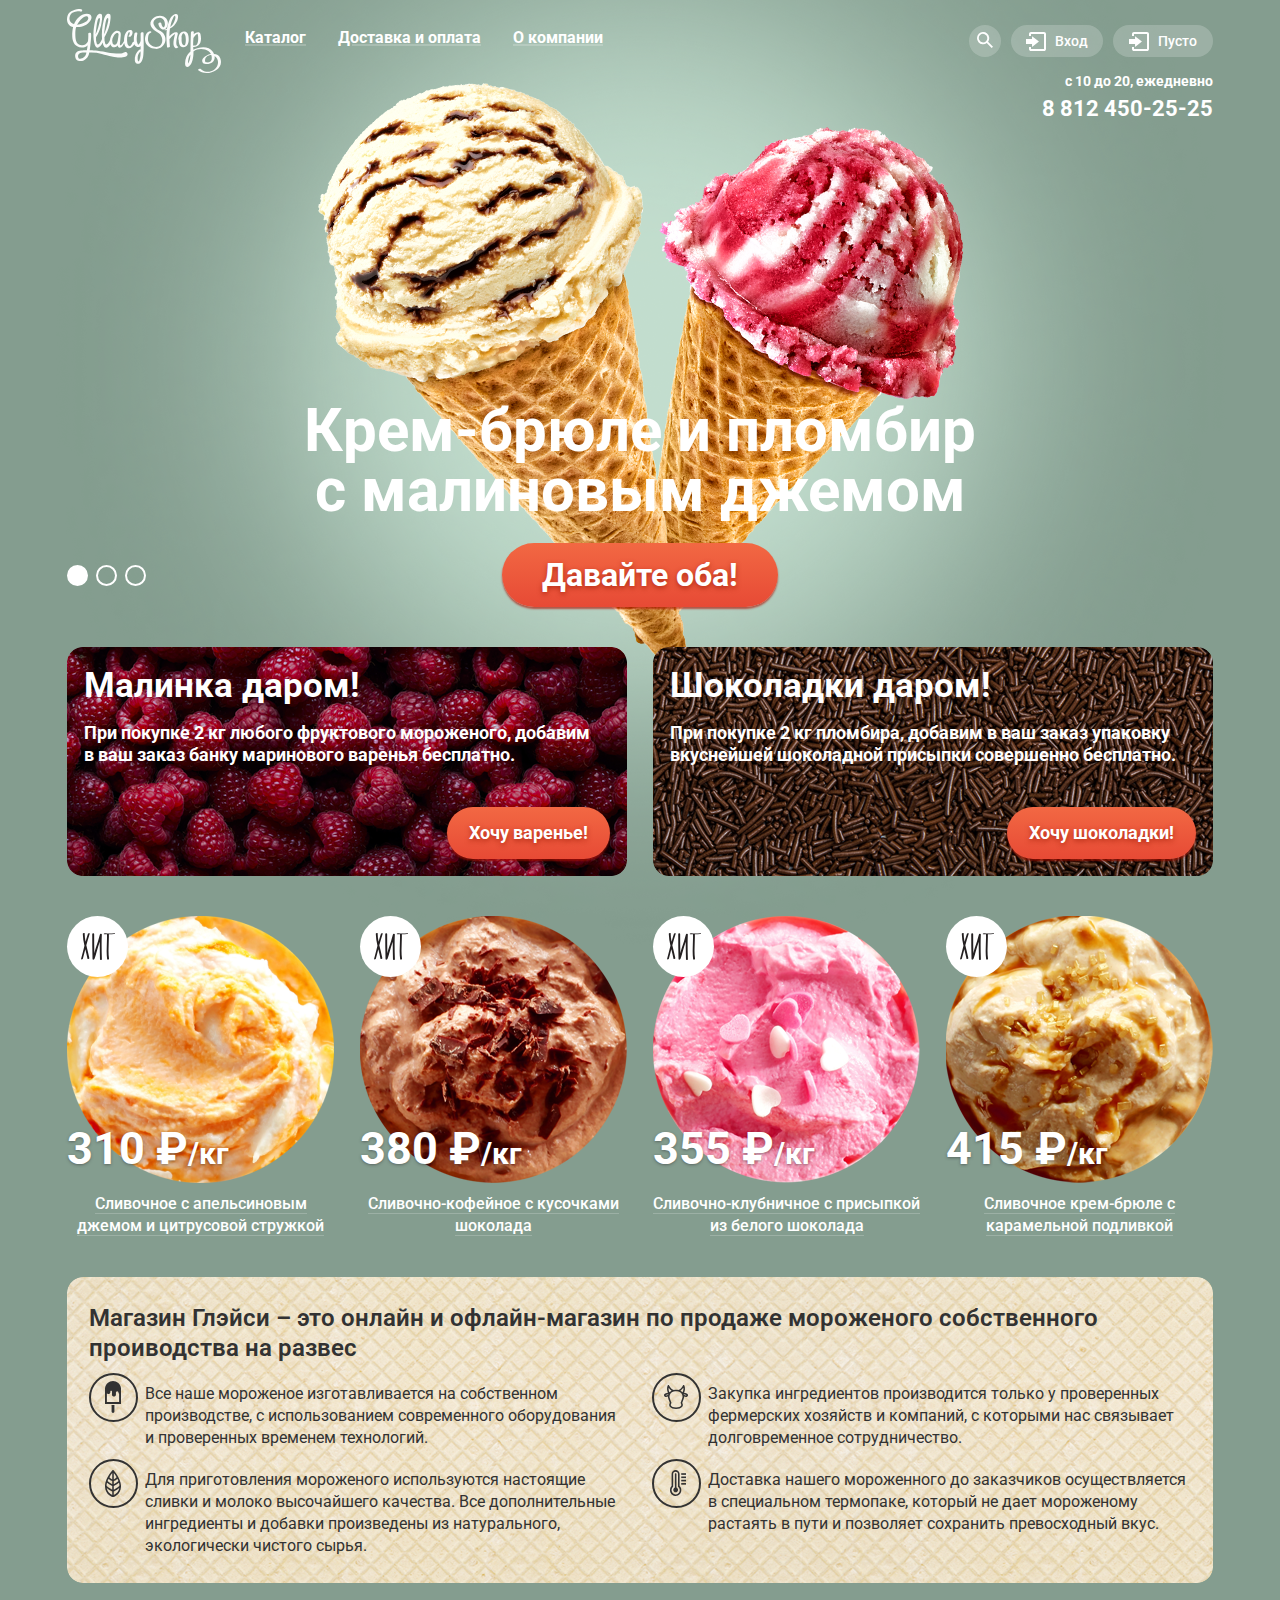
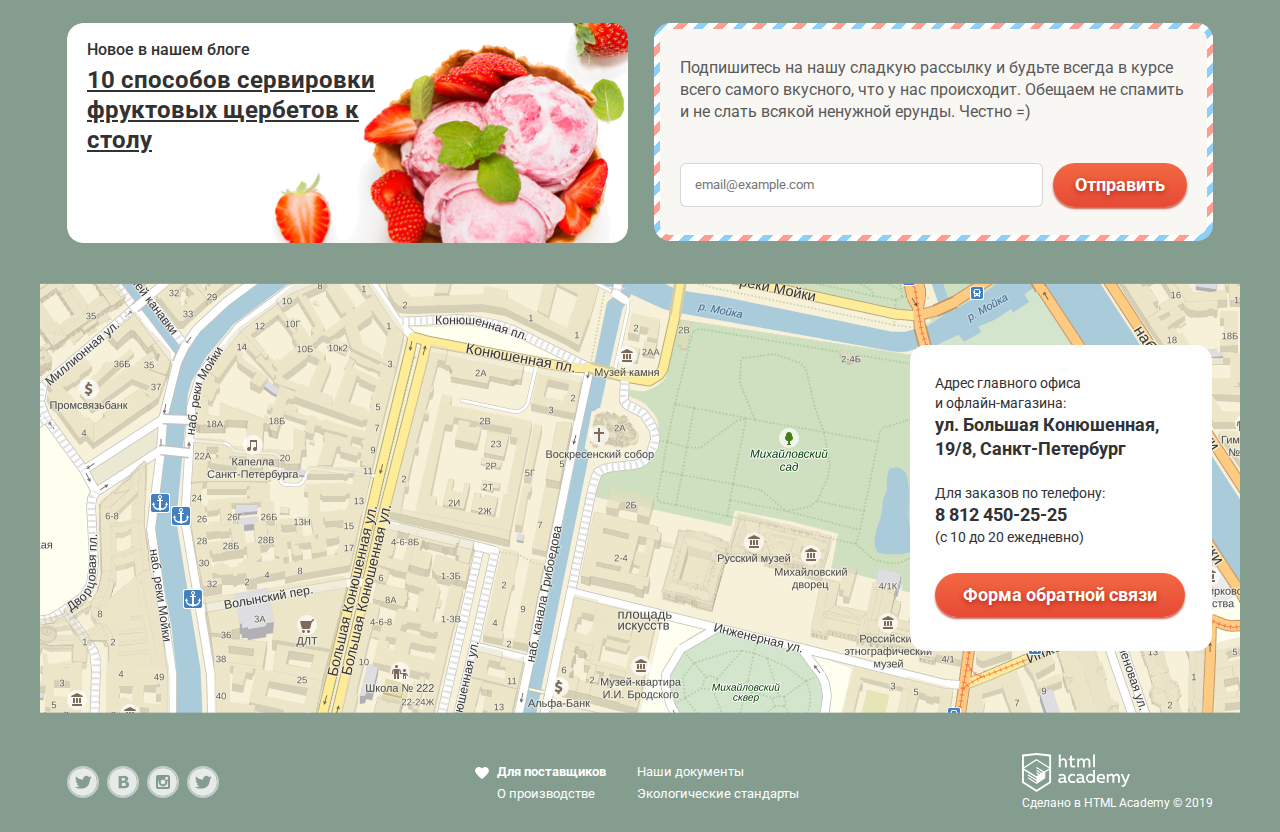
==== index.html @ 01f5f235 "Косметика. Убрал пробелы" ====
<!DOCTYPE html>
<html>
<head>
    <meta charset="utf-8">
    <meta name="viewport" content="width=device-width, initial-scale=1">
    <link href="https://fonts.googleapis.com/css2?family=Roboto:wght@400;700;900&amp;display=swap" rel="stylesheet">
    <link rel="stylesheet" type="text/css" href="./scss/style.css">
    <title>GllacyShop</title>
</head>
<body class="site__bg-1">
    <header class="container">
            <nav class="nav">
                <div class="nav__flex">
                    <div class="nav__flex-1"> 
                        <a class="nav__logo" href="ya.ru">
                            <img src="image/main/header/logo.svg" alt="логотип glacyshop" width="154" height="64">
                        </a>
                        <div class="menu">
                            <div class="menu__catalog">
                                <a href="" class="link">Каталог</a>
                                <div class="menu__submenu">
                                    <a href="" class="link__submenu">Новинки</a>
                                    <a href="" class="link__submenu">Сливочное</a>
                                    <a href="" class="link__submenu">Щербеты</a>
                                    <a href="" class="link__submenu">Фруктовый лед</a>
                                    <a href="" class="link__submenu">Мелорин</a>
                                </div>
                            </div>
                            <a href="" class="link">Доставка и оплата</a>
                            <a href="" class="link">О компании</a>
                        </div>
                    </div>
                    <div class="nav__flex-2">
                        <div class="nav__entrance">

                            <div class="nav__search item js-nav-item">
                                <a href='#'>
                                  <svg width='16' height='16' fill='none' xmlns='http://www.w3.org/2000/svg'>
                                    <path class="nav__svg" d='M16 14.665l-4.921-4.932a6.144 6.144 0 00-.994-8.273 6.113 6.113 0 00-8.307.352 6.141 6.141 0 00-.293 8.328 6.11 6.11 0 008.262.937L14.659 16 16 14.665zm-9.918-4.288a4.245 4.245 0 01-3.928-2.63 4.269 4.269 0 01.922-4.643 4.248 4.248 0 014.632-.923 4.253 4.253 0 012.624 3.936 4.274 4.274 0 01-1.247 3.01 4.256 4.256 0 01-3.003 1.25z' fill='#fff'/>
                                  </svg>
                                </a>
                                <form class="nav__search-form js-nav-dropdown" action="#" method="get">
                                    <input class="nav__search-input input" type="text" name="post" placeholder="Крем-брюле">
                                </form>
                            </div>


                            <div class="nav__entry item js-nav-item">
                                <a class="nav__main-link" href="">
                                    <svg width='20' height='19' viewBox='0 0 20 19' fill='none' xmlns='http://www.w3.org/2000/svg'> 
                                        <path class="nav__svg" d='M6.04 14.88L12.96 9.5L6.04 4.13V7.04H0V11.96H6.04V14.88Z' fill='white'/><path class="nav__svg" d='M18 0H5C4.46957 0 3.96086 0.210714 3.58579 0.585786C3.21071 0.960859 3 1.46957 3 2V4H5V2H18V17H5V15H3V17C3 17.5304 3.21071 18.0391 3.58579 18.4142C3.96086 18.7893 4.46957 19 5 19H18C18.5304 19 19.0391 18.7893 19.4142 18.4142C19.7893 18.0391 20 17.5304 20 17V2C20 1.46957 19.7893 0.960859 19.4142 0.585786C19.0391 0.210714 18.5304 0 18 0Z' fill='white'/>
                                    </svg>
                                    <span>Вход</span>
                                </a>
                                <form class="nav__entry-form js-nav-dropdown" action="#" method="get">
                                    <input class="nav__entry-input input" type="text" name="post" placeholder="email@example.com">
                                    <input class="nav__entry-input input" type="text" name="post" placeholder="......">
                                    <div class="nav__entry-flex">
                                        <button class="nav__entry-button button" type="submit">Войти</button>
                                        <div class="nav__entry-links">
                                            <a class="nav__entry-link" href="">Забыли пароль?</a>
                                            <span class="nav__entry-link js-nav_entry-link" href="">Новая регистрация</span>
                                        </div>
                                    </div>  
                                </form>
                            </div>

                            <div class="nav__basket item js-nav-item">
                                <a class="nav__main-link" href="">
                                    <svg width='20' height='19' viewBox='0 0 20 19' fill='none' xmlns='http://www.w3.org/2000/svg'>
                                        <path class="nav__svg" d='M6.04 14.88L12.96 9.5L6.04 4.13V7.04H0V11.96H6.04V14.88Z' fill='white' />
                                        <path class="nav__svg" d='M18 0H5C4.46957 0 3.96086 0.210714 3.58579 0.585786C3.21071 0.960859 3 1.46957 3 2V4H5V2H18V17H5V15H3V17C3 17.5304 3.21071 18.0391 3.58579 18.4142C3.96086 18.7893 4.46957 19 5 19H18C18.5304 19 19.0391 18.7893 19.4142 18.4142C19.7893 18.0391 20 17.5304 20 17V2C20 1.46957 19.7893 0.960859 19.4142 0.585786C19.0391 0.210714 18.5304 0 18 0Z' fill='white' />
                                    </svg>
                                    <span>Пусто</span>
                                </a>
                                <div class="nav__basket-container js-nav-dropdown">
                                    <form class="nav__basket-form" action="#" method="get">
                                        <div class="nav__basket-item">
                                            <object type="image/svg+xml" data="image/main/header/basket_form/X.svg"></object>
                                            <img src="image/main/header/basket_form/orange.png" alt="апельсиновое мороженое" width="33" height="33">
                                            <p>Пломбир с апельсиновым джемом</p>
                                            <p> 1,5 кг х <span>200 руб.</span></p>
                                            <p>300 руб.</p>
                                        </div>
                                        <div class="nav__basket-item">
                                            <object type="image/svg+xml" data="image/main/header/basket_form/X.svg"></object>
                                            <img src="image/main/header/basket_form/strawb.png" alt="клубничное мороженое" width="33" height="33">
                                            <p><br>Клубничный пломбир с присыпкой<br>из белого шоколада</p>
                                            <p> 1,5 кг х <span>300 руб.</span></p>
                                            <p>450 руб.</p>
                                        </div>
                                        <div class="nav__basket-flex">
                                            <div class="nav__basket-price">
                                                <p>Итого:</p>
                                                <p>&nbsp;750 руб.</p>
                                            </div>
                                            <button class="nav__basket-button button" type="submit">Оформить заказ</button>
                                        </div>  
                                    </form>
                                </div>
                            </div>

                            <div class="nav__feedback-container">
                                <form class="nav__feedback" action="#" method="get">
                                    <h2 class="nav__feedback-heading">Мы обязательно вам ответим!</h2>
                                    <input class="nav__feedback-input input" type="text" name="post" placeholder="Имя Фамилия">
                                    <input class="nav__feedback-input input" type="text" name="post" placeholder="email@example.com">
                                    <textarea class="nav__feedback-textarea input" type="text" name="post" placeholder="В свободной форме"></textarea>
                                    <div class="nav__feedback-flex">
                                        <button class="nav__feedback-button button" type="submit">Отправить</button>  
                                    </div> 
                                </form>
                            </div>

                        </div>
                    </div>
                </div>

                <div class="nav__contacts">
                    <div class="item-time">с 10 до 20, ежедневно</div>
                    <div class="item-tel">8 812 450-25-25</div>
                </div>
            </nav>
            <section class="performance">
                <div class="performance__controls hiden slide-current">
                    <h1 class="performance__heading">Крем-брюле и пломбир<br>с малиновым джемом</h1>
                    <button class="performance__button button">Давайте оба!</button>
                </div>
                <div class="performance__controls hiden">
                    <h1 class="performance__heading">Шоколадный пломбир<br>и лимонный сорбет</h1>
                    <button class="performance__button button">Давайте оба!</button>
                </div>
                <div class="performance__controls hiden">
                    <h1 class="performance__heading">Пломбир с помадкой<br>и клубничный щербет</h1>
                    <button class="performance__button button">Давайте оба!</button>
                </div>
                <div class="performance__slider">
                    <button class="performance__bullet current" type="button"></button>
                    <button class="performance__bullet transparent" type="button"></button>
                    <button class="performance__bullet transparent" type="button"></button>
                </div>
            </section>  
    </header>
    <main class="container">
        <section class="promo">
                <div class="promo__cards">
                    <div class="promo__card promo__card--left">
                        <h2 class="promo__title">Малинка даром!</h2>
                        <p class="promo__text">При покупке 2 кг любого фруктового мороженого, добавим<br>в ваш заказ банку маринового варенья бесплатно.</p>
                        <a href class="button">Хочу варенье!</a>
                    </div>
                    <div class="promo__card promo__card--right">
                        <h2 class="promo__title">Шоколадки даром!</h2>
                        <p class="promo__text">При покупке 2 кг пломбира, добавим в ваш заказ упаковку вкуснейшей шоколадной присыпки совершенно бесплатно.</p>
                        <a href class="button">Хочу шоколадки!</a>
                    </div>
                </div>
        </section>
        <section class="goods container">
            <div class="goods__items">
                <div class="goods__item">
                    <div class="goods__ice">
                        <div class="goods__hit">
                            <object type="image/svg+xml" data="image/main/main/goods/hit.svg"></object>
                        </div>
                        <img src="image/main/main/goods/ice_1.png" alt="ice-cream">
                        <p class="goods__cost">310 ₽<span>/кг</span></p>
                    </div>
                    <a href="" class="goods__name"><span>Сливочное с апельсиновым джемом и цитрусовой стружкой</span></a>
                    <a href class="goods__button button">Быстрый просмотр</a>
                </div>
                <div class="goods__item">
                    <div class="goods__ice">
                        <div class="goods__hit">
                            <object type="image/svg+xml" data="image/main/main/goods/hit.svg"></object>
                        </div>
                        <img src="image/main/main/goods/ice_2.png" alt="ice-cream">
                        <p class="goods__cost">380 ₽<span>/кг</span></p>
                    </div>
                    <a href="" class="goods__name"><span>Сливочно-кофейное с кусочками шоколада</span></a>
                    <a href class="goods__button button">Быстрый просмотр</a>
                </div>
                <div class="goods__item">
                    <div class="goods__ice">
                        <div class="goods__hit">
                            <object type="image/svg+xml" data="image/main/main/goods/hit.svg"></object>
                        </div>
                        <img src="image/main/main/goods/ice_3.png" alt="ice-cream">
                        <p class="goods__cost">355 ₽<span>/кг</span></p>
                    </div>
                    <a href="" class="goods__name"><span>Сливочно-клубничное с присыпкой из белого шоколада</span></a>
                    <a href class="goods__button button">Быстрый просмотр</a>
                </div>
                <div class="goods__item">
                    <div class="goods__ice">
                        <div class="goods__hit">
                            <object type="image/svg+xml" data="image/main/main/goods/hit.svg"></object>
                        </div>
                        <img src="image/main/main/goods/ice_4.png" alt="ice-cream">
                        <p class="goods__cost">415 ₽<span>/кг</span></p>
                    </div>
                    <a href="" class="goods__name"><span>Сливочное крем-брюле с карамельной подливкой</span></a>
                    <a href class="goods__button button">Быстрый просмотр</a>
                </div>
            </div>
        </section>
        <section class="about container">
            <div class="about__inner">
                <h2 class="about__title">Магазин Глэйси – это онлайн и офлайн-магазин по продаже мороженого собственного проиводства на развес</h2>
                <div class="about__items">
                    <div class="about__item">
                        <object class="about__logo" type="image/svg+xml" data="image/main/main/about/pic_1.svg"></object>
                        <p class="about__text">Все наше мороженое изготавливается на собственном производстве, с использованием современного оборудования<br>и проверенных временем технологий.</p>
                    </div>
                    <div class="about__item">
                        <object class="about__logo about__logo--move" type="image/svg+xml" data="image/main/main/about/pic_2.svg"></object>
                        <p class="about__text about__text--move">Закупка ингредиентов производится только у проверенных фермерских хозяйств и компаний, с которыми нас связывает долговременное сотрудничество.</p>
                    </div>
                    <div class="about__item">
                        <object class="about__logo" type="image/svg+xml" data="image/main/main/about/pic_3.svg"></object>
                        <p class="about__text">Для приготовления мороженого используются настоящие<br>сливки и молоко высочайшего качества. Все дополнительные ингредиенты и добавки произведены из н<!--  -->атурального, экологически чистого сырья.</p>
                    </div>
                    <div class="about__item">
                        <object class="about__logo about__logo--move" type="image/svg+xml" data="image/main/main/about/pic_4.svg"></object>
                        <p class="about__text about__text--move">Доставка нашего мороженного до заказчиков осуществляется<br>в специальном термопаке, который не дает мороженому<br>растаять в пути и позволяет сохранить превосходный вкус.
                        </p>
                    </div>
                </div>
            </div>
        </section>
        <section class="news container">
            <div class="news__cards">
                <div class="news__card-left">
                    <h3 class="news__title">Новое в нашем блоге</h3>
                    <a href="" class="news__text">10 способов сервировки<br>фруктовых щербетов к<br>столу</a>
                </div>
                <div class="news__card-right">
                    <div class="news__inner">
                        <p class="news__text">Подпишитесь на нашу сладкую рассылку и будьте всегда в курсе всего самого вкусного, что у нас происходит. Обещаем не спамить и не слать всякой ненужной ерунды. Честно =&#41</p>
                        <div class="news__subscribe">
                            <form class="news__form" action="#" method="get">
                                <input class="news__input" type="text" name="post" placeholder="email@example.com">
                                <button class="news__button button" type="submit">Отправить</button>
                            </form>
                        </div>
                    </div>
                </div>
            </div>
        </section>
        <section class="map">
            <div class="map__feedback">
                <p class="map__title">Адрес главного офиса<br>и офлайн-магазина:<br><span class="map__content">ул. Большая Конюшенная,<br>19/8, Санкт-Петербург</span></p>
                <p class="map__title">Для заказов по телефону:<br><a class="map__content" href="tel:+78124502525">8 812 450-25-25</a><br>(с 10 до 20 ежедневно)</p>
                <a href class="map__button button">Форма обратной связи</a>
            </div>
        </section>
    </main>
    <footer class="container">
        <section class="footer">
            <div class="footer__inner">
                <div class="footer__social">
                    <a class="footer__network" href="https:/facebook.com">
                        <svg class="footer__svg" width='32' height='32' viewBox='0 0 32 32' fill='none' xmlns='http://www.w3.org/2000/svg'><path d='M16 0C12.8355 0 9.74207 0.938384 7.11088 2.69649C4.4797 4.45459 2.42894 6.95345 1.21793 9.87706C0.0069325 12.8007 -0.309921 16.0177 0.307443 19.1214C0.924806 22.2251 2.44866 25.0761 4.6863 27.3137C6.92394 29.5513 9.77487 31.0752 12.8786 31.6926C15.9823 32.3099 19.1993 31.9931 22.1229 30.7821C25.0466 29.5711 27.5454 27.5203 29.3035 24.8891C31.0616 22.2579 32 19.1645 32 16C32 11.7565 30.3143 7.68687 27.3137 4.68629C24.3131 1.68571 20.2435 0 16 0ZM23.94 12.81C23.69 19.33 20.48 23.64 12.94 23.51H12.46C12.01 23.51 7.91001 23.07 7.11001 21.69C8.8989 21.9555 10.7228 21.5494 12.23 20.55C11.18 20.26 9.31001 20.09 8.98001 17.7C9.39279 17.8642 9.84415 17.9058 10.28 17.82C9.00001 17 7.53001 16.3 7.61001 14.17C8.02796 14.4893 8.54454 14.652 9.07001 14.63C8.30001 14.4 6.92001 11.39 8.07001 9.85C10.07 11.64 12.14 13.33 15.87 13.49C16.1 11.28 17.11 9.79 19.04 9.17C19.7375 8.93332 20.4908 8.91568 21.1986 9.11946C21.9065 9.32323 22.5351 9.73867 23 10.31C23.74 10.08 24.45 9.84 25.19 9.62C25.1758 9.95711 25.0846 10.2865 24.9234 10.5829C24.7622 10.8793 24.5353 11.1349 24.26 11.33C24.5167 11.3601 24.7768 11.3336 25.0221 11.2524C25.2674 11.1712 25.492 11.0372 25.68 10.86C25.5628 11.2985 25.3443 11.7034 25.0421 12.0421C24.7399 12.3808 24.3624 12.6438 23.94 12.81Z'fill='white' fill-opacity='0.8' />
                        </svg>
                    </a>
                    <a class="footer__network" href="https://vk.com/feed">
                        <svg class="footer__svg" width='32' height='32' viewBox='0 0 32 32' fill='none' xmlns='http://www.w3.org/2000/svg'><path d='M16.64 14.49C16.9652 14.4904 17.2875 14.4293 17.59 14.31C17.8645 14.2077 18.0922 14.0085 18.23 13.75C18.3343 13.4964 18.3854 13.2241 18.38 12.95C18.376 12.7057 18.3143 12.4659 18.2 12.25C18.0714 12.0066 17.8523 11.8235 17.59 11.74C17.2687 11.627 16.9306 11.5695 16.59 11.57H14.59V14.57H15.16C15.75 14.52 16.24 14.51 16.64 14.49Z'fill='white' fill-opacity='0.8' /><path d='M18.12 17.08C17.751 17.0101 17.3752 16.9832 17 17H14.61V20.5H17.06C17.4757 20.4953 17.8865 20.4104 18.27 20.25C18.591 20.1392 18.8632 19.9199 19.04 19.63C19.1865 19.3527 19.2621 19.0436 19.26 18.73C19.2753 18.3782 19.1848 18.0298 19 17.73C18.7922 17.4167 18.4806 17.1865 18.12 17.08Z' fill='white' fill-opacity='0.8' /><path d='M16 0C12.8355 0 9.74207 0.938384 7.11088 2.69649C4.4797 4.45459 2.42894 6.95345 1.21793 9.87706C0.0069325 12.8007 -0.309921 16.0177 0.307443 19.1214C0.924806 22.2251 2.44866 25.0761 4.6863 27.3137C6.92394 29.5513 9.77487 31.0752 12.8786 31.6926C15.9823 32.3099 19.1993 31.9931 22.1229 30.7821C25.0466 29.5711 27.5454 27.5203 29.3035 24.8891C31.0616 22.2579 32 19.1645 32 16C32 11.7565 30.3143 7.68687 27.3137 4.68629C24.3131 1.68571 20.2435 0 16 0ZM22.6 20.53C22.3376 21.056 21.9537 21.5119 21.48 21.86C20.9342 22.2714 20.3122 22.5705 19.65 22.74C18.8286 22.9383 17.9848 23.029 17.14 23.01H11V9H16.45C17.2781 8.9868 18.1063 9.02354 18.93 9.11C19.473 9.19401 19.9994 9.36273 20.49 9.61C20.9868 9.84615 21.4013 10.2258 21.68 10.7C21.9455 11.1728 22.0801 11.7079 22.07 12.25C22.0819 12.8916 21.8931 13.5209 21.53 14.05C21.1452 14.588 20.6142 15.0045 20 15.25V15.32C20.8272 15.4588 21.5898 15.8541 22.18 16.45C22.7295 17.0712 23.0163 17.8815 22.98 18.71C23.0043 19.3386 22.8738 19.9636 22.6 20.53Z' fill='white' fill-opacity='0.8' />
                        </svg>
                    </a>
                    <a class="footer__network" href="https://www.instagram.com">
                        <svg class="footer__svg" width='32' height='32' viewBox='0 0 32 32' fill='none' xmlns='http://www.w3.org/2000/svg'>
                        <g opacity='0.8'><path d='M20.92 16C20.92 17.3155 20.3974 18.5771 19.4673 19.5072C18.5371 20.4374 17.2755 20.96 15.96 20.96C14.6445 20.96 13.3829 20.4374 12.4528 19.5072C11.5226 18.5771 11 17.3155 11 16C11.001 15.6158 11.048 15.233 11.14 14.86H10.24V21.7H21.64V14.86H20.74C20.8406 15.2325 20.901 15.6147 20.92 16Z' fill='white' /><path d='M16 18.66C16.5252 18.656 17.0375 18.4967 17.4723 18.202C17.9071 17.9073 18.245 17.4905 18.4432 17.0042C18.6415 16.5178 18.6913 15.9836 18.5864 15.4689C18.4816 14.9542 18.2266 14.4821 17.8539 14.1121C17.4811 13.7421 17.0071 13.4908 16.4916 13.3897C15.9762 13.2887 15.4424 13.3425 14.9575 13.5445C14.4726 13.7464 14.0584 14.0873 13.7669 14.5243C13.4755 14.9613 13.32 15.4748 13.32 16C13.3213 16.3506 13.3917 16.6976 13.5271 17.021C13.6625 17.3444 13.8602 17.638 14.1091 17.8851C14.358 18.1321 14.653 18.3276 14.9775 18.4606C15.3019 18.5936 15.6494 18.6613 16 18.66Z' fill='white' /><path d='M21.68 10.3H18.64V13.34H21.68V10.3Z' fill='white' /><path d='M16 0C12.8355 0 9.74207 0.938384 7.11088 2.69649C4.4797 4.45459 2.42894 6.95345 1.21793 9.87706C0.0069325 12.8007 -0.309921 16.0177 0.307443 19.1214C0.924806 22.2251 2.44866 25.0761 4.6863 27.3137C6.92394 29.5513 9.77487 31.0752 12.8786 31.6926C15.9823 32.3099 19.1993 31.9931 22.1229 30.7821C25.0466 29.5711 27.5454 27.5203 29.3035 24.8891C31.0616 22.2579 32 19.1645 32 16C32 11.7565 30.3143 7.68687 27.3137 4.68629C24.3131 1.68571 20.2435 0 16 0ZM24 21.7C24.0027 22.0045 23.9444 22.3064 23.8285 22.588C23.7127 22.8696 23.5416 23.1251 23.3253 23.3395C23.1091 23.5539 22.8521 23.7228 22.5695 23.8362C22.2869 23.9497 21.9845 24.0054 21.68 24H10.28C9.97928 23.9987 9.68175 23.9382 9.40442 23.8219C9.12709 23.7056 8.87537 23.5358 8.66366 23.3222C8.45194 23.1086 8.28436 22.8554 8.17049 22.5771C8.05662 22.2988 7.99869 22.0007 8.00001 21.7V10.3C7.99869 9.99927 8.05662 9.70123 8.17049 9.42289C8.28436 9.14455 8.45194 8.89137 8.66366 8.67779C8.87537 8.46422 9.12709 8.29443 9.40442 8.17814C9.68175 8.06184 9.97928 8.00131 10.28 8H21.67C21.9749 7.99467 22.2778 8.0503 22.561 8.16362C22.8441 8.27694 23.1017 8.44568 23.3188 8.65992C23.5358 8.87416 23.7079 9.12959 23.8249 9.41123C23.9418 9.69287 24.0014 9.99504 24 10.3V21.7Z' fill='white' /></g>
                        </svg>
                    </a>
                    <a class="footer__network" href="https://twitter.com">
                        <svg class="footer__svg" width='32' height='32' viewBox='0 0 32 32' fill='none' xmlns='http://www.w3.org/2000/svg'><path d='M16 0C12.8355 0 9.74207 0.938384 7.11088 2.69649C4.4797 4.45459 2.42894 6.95345 1.21793 9.87706C0.0069325 12.8007 -0.309921 16.0177 0.307443 19.1214C0.924806 22.2251 2.44866 25.0761 4.6863 27.3137C6.92394 29.5513 9.77487 31.0752 12.8786 31.6926C15.9823 32.3099 19.1993 31.9931 22.1229 30.7821C25.0466 29.5711 27.5454 27.5203 29.3035 24.8891C31.0616 22.2579 32 19.1645 32 16C32 11.7565 30.3143 7.68687 27.3137 4.68629C24.3131 1.68571 20.2435 0 16 0ZM23.94 12.81C23.69 19.33 20.48 23.64 12.94 23.51H12.46C12.01 23.51 7.91001 23.07 7.11001 21.69C8.8989 21.9555 10.7228 21.5494 12.23 20.55C11.18 20.26 9.31001 20.09 8.98001 17.7C9.39279 17.8642 9.84415 17.9058 10.28 17.82C9.00001 17 7.53001 16.3 7.61001 14.17C8.02796 14.4893 8.54454 14.652 9.07001 14.63C8.30001 14.4 6.92001 11.39 8.07001 9.85C10.07 11.64 12.14 13.33 15.87 13.49C16.1 11.28 17.11 9.79 19.04 9.17C19.7375 8.93332 20.4908 8.91568 21.1986 9.11946C21.9065 9.32323 22.5351 9.73867 23 10.31C23.74 10.08 24.45 9.84 25.19 9.62C25.1758 9.95711 25.0846 10.2865 24.9234 10.5829C24.7622 10.8793 24.5353 11.1349 24.26 11.33C24.5167 11.3601 24.7768 11.3336 25.0221 11.2524C25.2674 11.1712 25.492 11.0372 25.68 10.86C25.5628 11.2985 25.3443 11.7034 25.0421 12.0421C24.7399 12.3808 24.3624 12.6438 23.94 12.81Z'fill='white' fill-opacity='0.8' />
                        </svg>
                    </a>
                </div>
                <div class="footer__links">
                    <a class="footer__link" href="">Для поставщиков</a>
                    <a class="footer__link" href="">Наши документы</a>
                    <a class="footer__link" href="">О производстве</a>
                    <a class="footer__link" href="">Экологические стандарты</a>
                </div>
                <div class="footer__copyright">
                    <a class="footer__logo" href=""><object type="image/svg+xml" data="image/main/footer/academy.svg"></object></a>
                    <p class="footer__author">Сделано в HTML Academy &copy; 2019</p>
                </div>
            </div>
        </section>
    </footer>
    <script src="script.js"></script>
</body>
</html>
---- scss/style.css ----
@charset "UTF-8";
* {
  padding: 0;
  margin: 0;
  border: 0;
}

*, *:before, *:after {
  -moz-box-sizing: border-box;
  -webkit-box-sizing: border-box;
  box-sizing: border-box;
}

:focus, :active {
  outline: none;
}

a:focus, a:active {
  outline: none;
}

nav, footer, header, aside {
  display: block;
}

html, body {
  height: 100%;
  width: 100%;
  font-size: 100%;
  line-height: 1;
  font-size: 14px;
  -ms-text-size-adjust: 100%;
  -moz-text-size-adjust: 100%;
  -webkit-text-size-adjust: 100%;
}

input, button, textarea {
  font-family: inherit;
}

input::-ms-clear {
  display: none;
}

button {
  cursor: pointer;
}

button::-moz-focus-inner {
  padding: 0;
  border: 0;
}

a, a:visited {
  text-decoration: none;
}

a:hover {
  text-decoration: none;
}

ul li {
  list-style: none;
}

img {
  vertical-align: top;
}

h1, h2, h3, h4, h5, h6 {
  font-size: inherit;
  font-weight: inherit;
}

/*--------------------*/
/* @extend %b; */
body {
  /* Прибиваю футер */
  display: flex;
  flex-direction: column;
  font-family: "Roboto", "Arial", sans-serif;
}
body img {
  max-width: 100%;
}

.button {
  display: inline-block;
  /* padding: 10px 14px; */
  text-align: center;
  /* текст */
  font-weight: bold;
  font-size: 18px;
  line-height: 24px;
  color: white;
  text-shadow: 0px 2px 5px rgba(160, 32, 11, 0.76);
  /* подложка */
  background: linear-gradient(180deg, #F26843 0%, #E74A35 100%);
  box-shadow: 0px 2px 2px rgba(172, 16, 0, 0.64);
  border-radius: 50px;
}
.button:hover {
  background: linear-gradient(0deg, rgba(255, 255, 255, 0.2), rgba(255, 255, 255, 0.2)), linear-gradient(180deg, #F26843 0%, #E74A35 100%);
  box-shadow: 0px 2px 2px #AC1000;
}
.button:active {
  background: linear-gradient(0deg, rgba(0, 0, 0, 0.07), rgba(0, 0, 0, 0.07)), linear-gradient(180deg, #F26843 0%, #E74A35 100%);
  box-shadow: inset 0px 2px 2px #942718;
}

.site__bg-1 {
  background: url(../image/main/header/ice.png) center top no-repeat;
  background-color: #849D8F;
  transition: background 0.25s ease;
}

.site__bg-2 {
  background: url(../image/main/header/ice_2.png) center top no-repeat;
  background-color: #8996A6;
  transition: background 0.25s ease;
}

.site__bg-3 {
  background: url(../image/main/header/ice_3.png) center top no-repeat;
  background-color: #9D8B84;
  transition: background 0.25s ease;
}

.site__bg-catalog {
  background-color: #849D8F;
}

.container {
  width: 1200px;
  margin: 0 auto 40px;
}

main {
  /* Прибиваю футер */
  flex: 1 1 auto;
}

.nav {
  padding: 9px 27px 0;
  /*_________________Скрытые формы_________________ */
  /* Search */
  /* _______________________________*/
  /* Entry */
  /* _______________________________*/
  /* Basket */
  /* _______________________________*/
  /* feedback */
}
.nav__flex {
  display: flex;
  justify-content: space-between;
}
.nav__flex-1 {
  display: flex;
  justify-content: center;
  align-items: center;
}
.nav__flex-2 {
  display: flex;
  flex-direction: column;
  justify-content: center;
}
.nav__logo {
  margin-right: 11px;
}
.nav__entrance {
  position: relative;
  display: flex;
}
.nav .item {
  display: flex;
  justify-content: center;
  align-items: center;
  /* Подложка */
  background: rgba(255, 255, 255, 0.2);
  border-radius: 20px;
  /* box-shadow: 0px 4px 4px rgba(0, 0, 0, 0.25); */
  margin-left: 10px;
  cursor: pointer;
  height: 32px;
}
.nav .item.active, .nav .item:hover {
  background: #F8F7F4;
}
.nav .item.active span, .nav .item:hover span {
  color: #000;
}
.nav .item.active .nav__svg, .nav .item:hover .nav__svg {
  fill: #000;
}
.nav__main-link {
  display: flex;
  align-items: center;
}
.nav__main-link span {
  font-weight: 500;
  font-size: 14px;
  line-height: 16px;
  color: #FFFFFF;
  padding-left: 9px;
}
.nav__search {
  width: 32px;
}
.nav__entry {
  width: 92px;
}
.nav__basket {
  width: 100px;
}
.nav__basket-container {
  display: none;
  position: relative;
  position: absolute;
  top: 36px;
  right: 0px;
  width: 539px;
  height: 242px;
  background: #F8F7F4;
  box-shadow: 0px 20px 20px rgba(0, 0, 0, 0.4);
  border-radius: 4px;
  z-index: 1;
}
.nav__feedback-container {
  display: none;
  position: fixed;
  top: 330px;
  right: calc(50% - 239px);
  width: 478px;
  height: 441px;
  background: #F8F7F4;
  box-shadow: 0px 20px 20px rgba(0, 0, 0, 0.4);
  border-radius: 4px;
  z-index: 2;
  padding: 23px;
}
.nav .input {
  background: #FFF;
  border: 1px solid #D3D3D2;
  border-radius: 4px;
  font-size: 14px;
  line-height: 16px;
  outline: 0;
  padding-left: 15px;
}
.nav .input:hover {
  box-shadow: 0 0 1px 2px #d7d7d7;
}
.nav__search-form {
  position: absolute;
  top: 36px;
  right: 212px;
  width: 341px;
  height: 84px;
  display: none;
  justify-content: center;
  align-items: center;
  background: #F8F7F4;
  box-shadow: 0px 20px 20px rgba(0, 0, 0, 0.4);
  border-radius: 4px;
  z-index: 1;
}
.nav__search-input {
  width: 311px;
  height: 44px;
}
.nav__entry-form {
  position: absolute;
  top: 36px;
  right: 110px;
  width: 277px;
  height: 214px;
  display: none;
  flex-direction: column;
  justify-content: space-evenly;
  align-items: center;
  background: #F8F7F4;
  box-shadow: 0px 20px 20px rgba(0, 0, 0, 0.4);
  border-radius: 4px;
  z-index: 1;
}
.nav__entry-input {
  /* Здесь тоже не нужна ширина? */
  width: 241px;
  height: 44px;
}
.nav__entry-flex {
  width: 241px;
  display: flex;
  justify-content: space-between;
}
.nav__entry-links {
  display: flex;
  flex-direction: column;
  justify-content: space-around;
}
.nav__entry-link {
  font-size: 13px;
  line-height: 15px;
  color: #323232;
  text-decoration: underline 1.5px solid rgba(255, 255, 255, 0.2);
}
.nav__entry-link:hover {
  color: #FFBC9E;
}
.nav__entry-button {
  line-height: 16px;
  padding: 14px 26px;
}
.nav__basket-form {
  width: 100%;
  height: 100%;
  display: flex;
  flex-direction: column;
  align-items: center;
}
.nav__basket-item {
  display: flex;
  height: 55%;
  align-items: center;
  font-size: 13px;
  line-height: 16px;
}
.nav__basket-item *:nth-child(1) {
  margin-right: 9px;
}
.nav__basket-item *:nth-child(2) {
  margin-right: 14px;
}
.nav__basket-item *:nth-child(3) {
  margin-right: 33px;
}
.nav__basket-item *:nth-child(4) {
  margin-right: 12px;
}
.nav__basket-item span {
  color: #D3D3D2;
}
.nav__basket-flex {
  width: 100%;
  height: 100%;
  display: flex;
  flex-direction: column;
  align-items: flex-end;
  justify-content: space-evenly;
  padding-right: 14px;
  /* Разделитель */
}
.nav__basket-flex:after {
  position: absolute;
  top: 130px;
  left: 14px;
  content: "";
  display: inline-block;
  width: 510px;
  height: 1px;
  background-color: #CACAC7;
}
.nav__basket-price {
  display: flex;
}
.nav__basket-price p {
  font-weight: bold;
  font-size: 15px;
  line-height: 16px;
  color: #323232;
}
.nav__basket-button {
  width: 172px;
  height: 44px;
  font-weight: bold;
  font-size: 18px;
  line-height: 16px;
  color: #FFFFFF;
}
.nav__contacts {
  display: flex;
  flex-direction: column;
  align-items: flex-end;
}
.nav__contacts .item-time {
  font-weight: bold;
  font-size: 14px;
  line-height: 16px;
  /* identical to box height, or 114% */
  color: #FFFFFF;
}
.nav__contacts .item-tel {
  font-weight: bold;
  font-size: 22px;
  line-height: 24px;
  /* identical to box height, or 109% */
  color: #FFFFFF;
  margin-top: 8px;
}
.nav__feedback {
  display: flex;
  flex-direction: column;
}
.nav__feedback-heading {
  font-weight: 600;
  font-size: 24px;
  line-height: 28px;
  color: #323232;
  margin-bottom: 24px;
}
.nav__feedback-input {
  width: 267px;
  height: 44px;
  margin-bottom: 20px;
}
.nav__feedback-textarea {
  width: 428px;
  height: 154px;
  margin-bottom: 20px;
  padding: 15px;
}
.nav__feedback-flex {
  display: flex;
  justify-content: flex-end;
}
.nav__feedback-button {
  width: 140px;
  height: 44px;
}

.menu {
  position: relative;
  display: flex;
}
.menu__catalog:hover .link {
  color: #323232;
  background: #FFFFFF;
  border-radius: 26px;
}
.menu__catalog:hover .menu__submenu {
  display: block;
}
.menu .link {
  display: inline-block;
  vertical-align: baseline;
  font-weight: bold;
  font-size: 16px;
  line-height: 18px;
  color: #FFFFFF;
  text-decoration: underline 1.5px solid rgba(255, 255, 255, 0.2);
  padding: 6px 13px;
  margin-right: 6px;
  margin-bottom: 6px;
}
.menu .link:hover {
  color: #323232;
  background: #FFFFFF;
  border-radius: 26px;
}
.menu__submenu {
  display: none;
  width: 143px;
  position: absolute;
  left: -4px;
  top: 34px;
  background: #FFFFFF;
  box-shadow: 0px 20px 20px rgba(0, 0, 0, 0.4);
  border-radius: 4px;
  /* padding: 0 20px; */
}
.menu .link__submenu {
  display: flex;
  align-items: center;
  height: 27px;
  font-size: 14px;
  line-height: 16px;
  color: #323232;
  margin-top: 4.5px;
  /* padding-top: 16px;*/
  padding-left: 20px;
}
.menu .link__submenu:first-child {
  font-weight: bold;
  line-height: 18px;
  margin: 6px 0 6px 0;
  /* Разделитель */
}
.menu .link__submenu:first-child:after {
  content: "";
  position: absolute;
  top: 35px;
  left: 7px;
  display: inline-block;
  width: 128px;
  height: 1px;
  background-color: rgba(50, 50, 50, 0.2);
}
.menu .link__submenu:last-child {
  margin-bottom: 6px;
}
.menu .link__submenu:hover {
  background-color: #FBDED7;
}
.menu .link__submenu:active {
  background-color: #F6B5A5;
}

.performance {
  position: relative;
  padding: 0 27px;
  margin: 280px auto 0;
}
.performance__controls {
  display: flex;
  flex-direction: column;
  align-items: center;
  margin-top: 22px;
}
.performance__heading {
  font-weight: bold;
  font-size: 60px;
  line-height: 60px;
  /* or 100% */
  text-align: center;
  color: #FFFFFF;
}
.performance__button {
  font-size: 32px;
  line-height: 44px;
  /* identical to box height, or 137% */
  color: #FFFFFF;
  padding: 10px 40px;
  margin-top: 22px;
}
.performance .performance__controls.hiden {
  display: none;
}
.performance .performance__controls.slide-current {
  display: flex;
}
.performance__slider {
  position: absolute;
  top: 164px;
}
.performance__bullet {
  width: 21px;
  height: 21px;
  border: 2px solid #FFFFFF;
  border-radius: 50%;
  background-color: transparent;
  margin-right: 5px;
}
.performance__bullet:last-child {
  margin-right: 0;
}
.performance .current {
  background: #FFF;
}

.promo {
  padding: 0 27px;
  margin-bottom: 40px;
}
.promo__cards {
  display: flex;
  justify-content: space-between;
}
.promo__card {
  display: flex;
  flex-direction: column;
  width: 560px;
  height: 229px;
  padding: 18px 17px;
}
.promo__title {
  font-weight: bold;
  font-size: 35px;
  line-height: 41px;
  /* identical to box height, or 117% */
  color: #FFFFFF;
}
.promo__text {
  font-weight: bold;
  font-size: 18px;
  line-height: 22px;
  /* or 122% */
  color: #FFFFFF;
  margin-top: 16px;
}
.promo .button {
  align-self: flex-end;
  border-radius: 26px;
  padding: 14px 22px;
  margin-top: 41px;
}

.promo__card--left {
  background: url(../image/main/main/promo/crimson_bg.png);
}

.promo__card--right {
  background: url(../image/main/main/promo/chocolate_bg.png);
}

.goods {
  padding: 0 27px;
  margin-bottom: 0;
  /* Подложка */
  /* Подложка Конец */
}
.goods__items {
  height: 100%;
  position: relative;
  display: flex;
  justify-content: space-between;
  flex-wrap: wrap;
}
.goods__item {
  position: relative;
  display: flex;
  flex-direction: column;
  justify-content: space-between;
  align-items: center;
  width: 267px;
  margin-bottom: 40px;
}
.goods__item:hover::after {
  content: "";
  position: absolute;
  width: 293px;
  height: 402px;
  top: -6px;
  background-color: #fff;
  box-shadow: 0px 20px 20px rgba(0, 0, 0, 0.5);
  border-radius: 4px;
  opacity: 0.2;
  z-index: 0;
}
.goods__button {
  display: none;
  position: absolute;
  top: 330px;
  z-index: 1;
  width: 200px;
  height: 44px;
  border-radius: 26px;
  padding: 10px 16px;
}
.goods__item:hover .goods__button {
  display: block;
}
.goods__ice {
  position: relative;
  z-index: 1;
}
.goods__hit {
  display: flex;
  justify-content: center;
  align-items: center;
  position: absolute;
  width: 61px;
  height: 61px;
  border-radius: 50%;
  background-color: #fff;
}
.goods__cost {
  position: absolute;
  top: 210px;
  font-weight: bold;
  font-size: 45px;
  line-height: 45px;
  /* or 100% */
  color: #FFFFFF;
  text-shadow: 0px 1px 3px rgba(49, 50, 53, 0.5);
}
.goods__cost span {
  font-weight: bold;
  font-size: 30px;
  line-height: 35px;
  /* or 117% */
  color: #FFFFFF;
  text-shadow: 0px 1px 3px rgba(49, 50, 53, 0.5);
}
.goods__name {
  font-weight: 500;
  font-size: 16px;
  line-height: 22px;
  /* or 137% */
  text-align: center;
  color: #FFFFFF;
  margin-top: 10px;
  z-index: 1;
}
.goods__name span {
  border-bottom: 1px solid rgba(255, 255, 255, 0.2);
}
.goods .line-1 {
  z-index: 2;
}
.goods .line-2 {
  z-index: 1;
}
.goods .line-3 {
  z-index: 0;
}

.about {
  padding: 0 27px;
}
.about__inner {
  height: 100%;
  width: 100%;
  background: url(../image/main/main/about/bg.png) no-repeat;
  border-radius: 16px;
  padding: 26px 22px;
}
.about__title {
  font-weight: 600;
  font-size: 24px;
  line-height: 30px;
  /* or 125% */
  color: #323232;
  /* padding: 24px 22px 0; */
}
.about__items {
  display: grid;
  grid-template-columns: 1fr 1fr;
}
.about__item {
  position: relative;
}
.about__logo {
  position: absolute;
  top: 10px;
  left: 0px;
}
.about__logo--move {
  left: 12px;
}
.about__text {
  font-size: 16px;
  line-height: 22px;
  /* or 137% */
  color: #323232;
  padding: 20px 0 0 56px;
}
.about__text--move {
  padding-left: 68px;
}

.news {
  padding: 0 27px;
}
.news__cards {
  display: flex;
  justify-content: space-between;
  margin: 0 -13px;
}
.news__card-left {
  background: url(../image/main/main/news/strawb_bg.png) 0 0/contain no-repeat;
  flex-basis: 50%;
  margin: 0 13px;
  min-height: 220px;
  padding: 16px 20px;
  background-size: cover;
  border-radius: 16px;
}
.news__card-left .news__title {
  font-weight: 500;
  font-size: 16px;
  line-height: 22px;
  /* or 137% */
  color: #323232;
}
.news__card-left .news__text {
  display: inline-block;
  font-weight: bold;
  font-size: 24px;
  line-height: 30px;
  /* or 125% */
  color: #323232;
  text-decoration: underline;
  margin-top: 4px;
}
.news__card-left .news__text:hover {
  color: #E84D37;
}
.news__card-right {
  flex-basis: 50%;
  margin: 0 13px;
  min-height: 220px;
  z-index: 1;
}
.news__card-right .news__inner {
  background-color: #f8f7f4;
  padding: 28px 20px;
  position: relative;
  border-radius: 16px;
  border: 6px solid transparent;
  background-clip: padding-box;
}
.news__card-right .news__inner:before {
  content: "";
  position: absolute;
  top: -6px;
  bottom: -6px;
  left: -6px;
  right: -6px;
  background: repeating-linear-gradient(-45deg, #fff 0 7px, #8ecefb 7px 14px, #fff 14px 21px, #ff9d93 21px 28px);
  border-radius: 16px;
  z-index: -1;
}
.news__card-right .news__text {
  font-weight: normal;
  font-size: 16px;
  line-height: 22px;
  /* or 137% */
  color: #5A5A5A;
}

/* форма */
.news__form {
  display: flex;
  margin-top: 40px;
}
.news__input {
  line-height: 42px;
  background: #fff;
  border: 1px solid rgba(178, 178, 178, 0.52);
  border-radius: 6px;
  padding: 0 14px;
  flex-grow: 1;
  margin-right: 10px;
}
.news__input:hover {
  outline: 2px solid rgba(178, 178, 178, 0.52);
}
.news__button {
  padding: 0 22px;
}

.map {
  position: relative;
  width: 1200px;
  height: 430px;
  background: url(../image/main/main/map/map.png) 0 0/contain no-repeat;
  margin: 0 auto;
}
.map__feedback {
  position: absolute;
  top: 62px;
  left: 870px;
  width: 302px;
  height: 306px;
  background: #FEFEFE;
  border-radius: 16px;
  padding-left: 25px;
  padding-top: 32px;
}
.map__title {
  font-weight: normal;
  font-size: 14px;
  line-height: 20px;
  /* or 143% */
  color: #323232;
  margin-top: -4px;
  margin-bottom: 26px;
}
.map__content {
  font-weight: bold;
  font-size: 18px;
  line-height: 24px;
  /* or 133% */
  color: #323232;
}
.map__button {
  padding: 10px 28px;
}

.footer {
  padding: 0 27px;
  margin-bottom: 20px;
}
.footer__inner {
  display: flex;
  justify-content: space-between;
  align-items: center;
}
.footer__social {
  display: flex;
}
.footer__network {
  cursor: pointer;
  margin-right: 8px;
}
.footer__svg {
  width: 32px;
  height: 32px;
  border: 2px solid rgba(255, 255, 255, 0.5);
  border-radius: 50%;
}
.footer__svg:hover path, .footer__svg:hover g {
  fill: #fff;
  fill-opacity: 1;
  opacity: 1;
}
.footer__svg:active {
  border: 2px solid rgba(255, 255, 255, 0.7);
}
.footer__links {
  display: grid;
  grid-template-columns: 140px 190px;
  position: relative;
  /* для сердечка */
  margin-left: 30px;
}
.footer__link {
  /* сердечко */
  font-weight: normal;
  font-size: 13px;
  line-height: 18px;
  /* or 138% */
  color: #FFFFFF;
  padding: 2px 0 2px 22px;
}
.footer__link:first-child {
  font-weight: bold;
}
.footer__link:first-child:before {
  content: "";
  display: block;
  background: url(../image/main/footer/heart.svg) 0 0/contain no-repeat;
  height: 16px;
  width: 14px;
  position: absolute;
  left: 0px;
  top: 6px;
}
.footer__link:hover {
  color: #FFBC9E;
}
.footer__author {
  font-weight: normal;
  font-size: 12px;
  line-height: 18px;
  /* or 150% */
  color: #FFFFFF;
}

/*# sourceMappingURL=style.css.map */
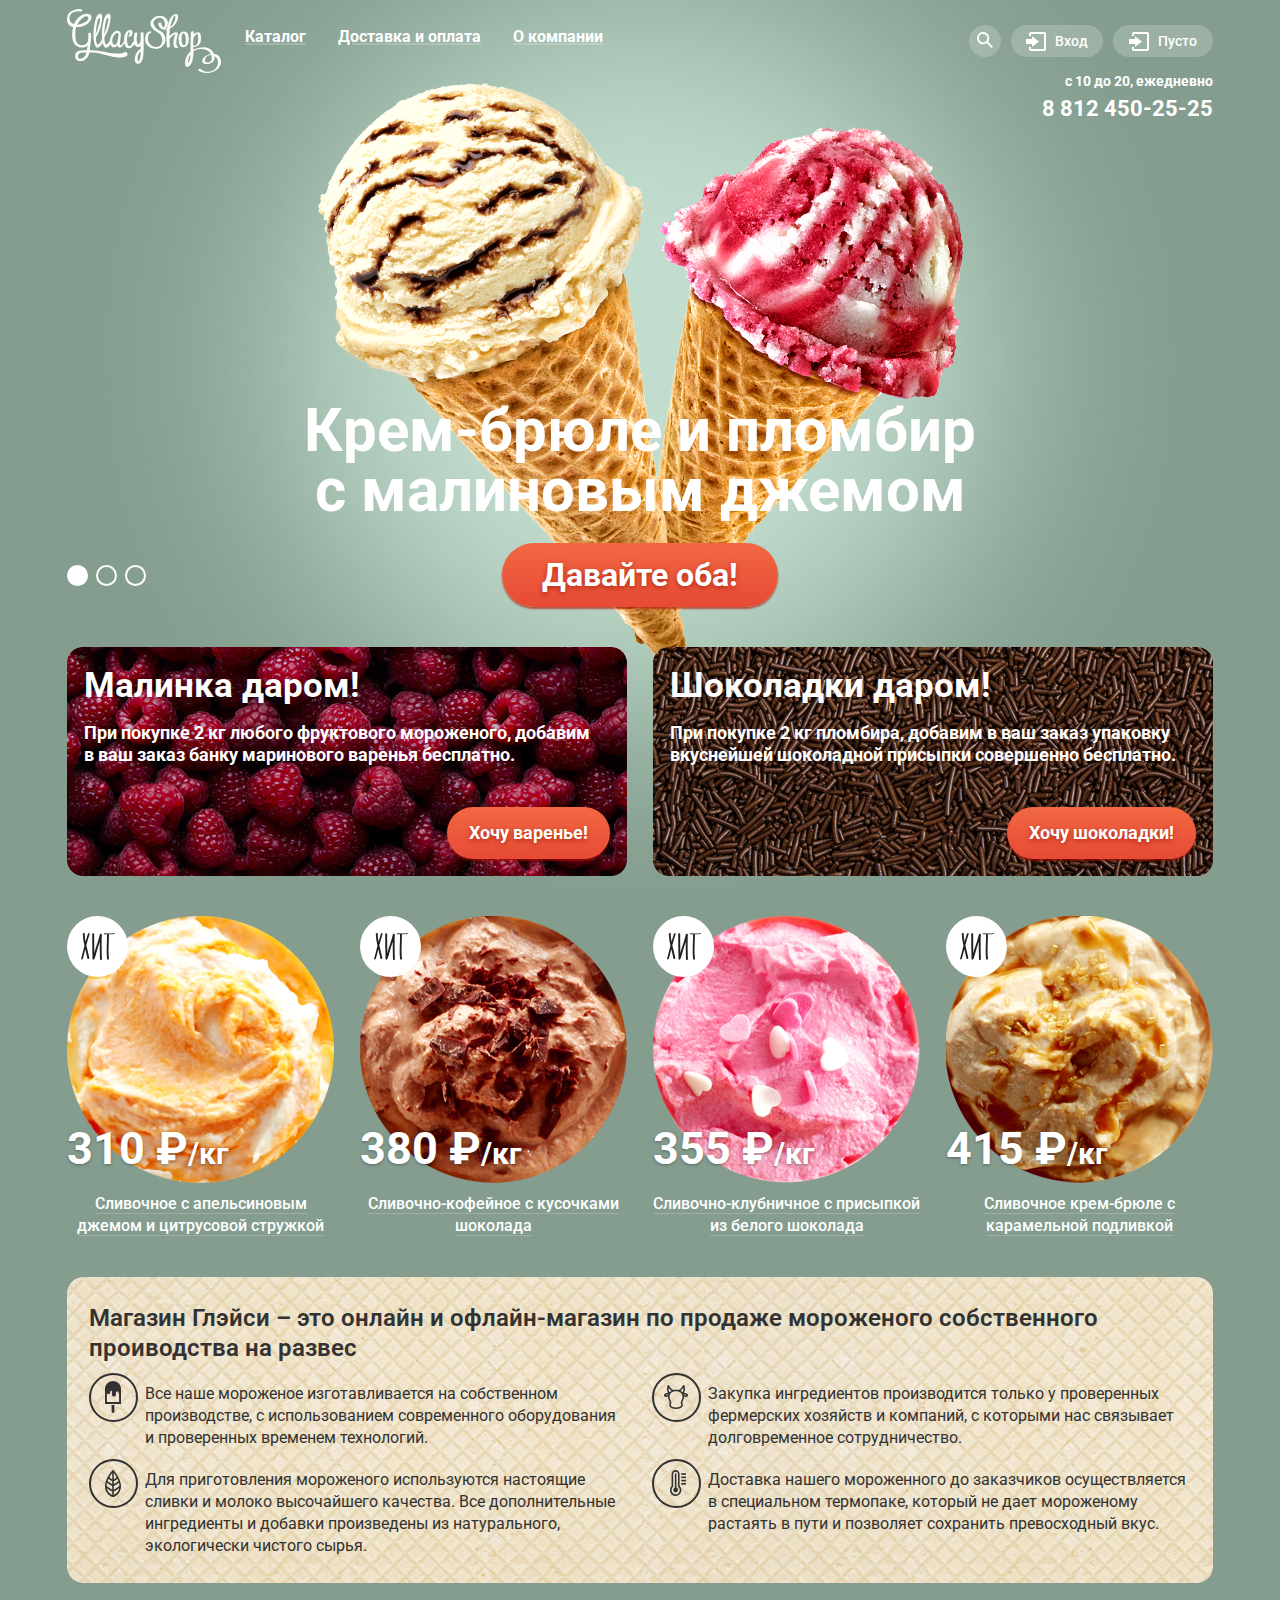
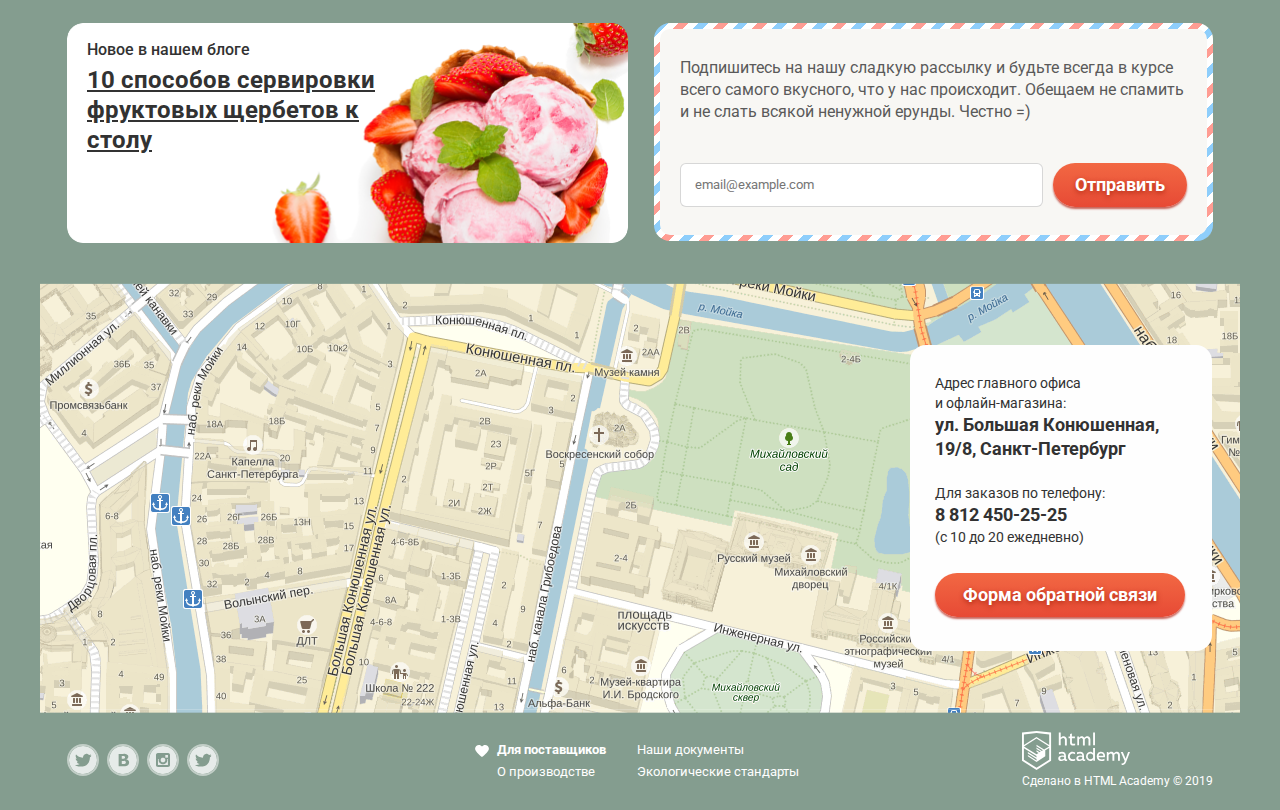
==== commit 10fa2fc3: "Прописал переход между страницами Разделил классами "menu" на основной странице и странице каталога " ====
--- a/index.html
+++ b/index.html
@@ -12,22 +12,22 @@
             <nav class="nav">
                 <div class="nav__flex">
                     <div class="nav__flex-1"> 
-                        <a class="nav__logo" href="ya.ru">
+                        <a class="nav__logo" href="index.html">
                             <img src="image/main/header/logo.svg" alt="логотип glacyshop" width="154" height="64">
                         </a>
                         <div class="menu">
-                            <div class="menu__catalog">
-                                <a href="" class="link">Каталог</a>
+                            <div class="menu__main">
+                                <a href="index2.html" class="link">Каталог</a>
                                 <div class="menu__submenu">
-                                    <a href="" class="link__submenu">Новинки</a>
-                                    <a href="" class="link__submenu">Сливочное</a>
-                                    <a href="" class="link__submenu">Щербеты</a>
-                                    <a href="" class="link__submenu">Фруктовый лед</a>
-                                    <a href="" class="link__submenu">Мелорин</a>
+                                    <a href="#" class="link__submenu">Новинки</a>
+                                    <a href="index2.html" class="link__submenu">Сливочное</a>
+                                    <a href="#" class="link__submenu">Щербеты</a>
+                                    <a href="#" class="link__submenu">Фруктовый лед</a>
+                                    <a href="#" class="link__submenu">Мелорин</a>
                                 </div>
                             </div>
-                            <a href="" class="link">Доставка и оплата</a>
-                            <a href="" class="link">О компании</a>
+                            <a href="#" class="link">Доставка и оплата</a>
+                            <a href="#" class="link">О компании</a>
                         </div>
                     </div>
                     <div class="nav__flex-2">
@@ -46,7 +46,7 @@
 
 
                             <div class="nav__entry item js-nav-item">
-                                <a class="nav__main-link" href="">
+                                <a class="nav__main-link" href="#">
                                     <svg width='20' height='19' viewBox='0 0 20 19' fill='none' xmlns='http://www.w3.org/2000/svg'> 
                                         <path class="nav__svg" d='M6.04 14.88L12.96 9.5L6.04 4.13V7.04H0V11.96H6.04V14.88Z' fill='white'/><path class="nav__svg" d='M18 0H5C4.46957 0 3.96086 0.210714 3.58579 0.585786C3.21071 0.960859 3 1.46957 3 2V4H5V2H18V17H5V15H3V17C3 17.5304 3.21071 18.0391 3.58579 18.4142C3.96086 18.7893 4.46957 19 5 19H18C18.5304 19 19.0391 18.7893 19.4142 18.4142C19.7893 18.0391 20 17.5304 20 17V2C20 1.46957 19.7893 0.960859 19.4142 0.585786C19.0391 0.210714 18.5304 0 18 0Z' fill='white'/>
                                     </svg>
@@ -58,46 +58,21 @@
                                     <div class="nav__entry-flex">
                                         <button class="nav__entry-button button" type="submit">Войти</button>
                                         <div class="nav__entry-links">
-                                            <a class="nav__entry-link" href="">Забыли пароль?</a>
-                                            <span class="nav__entry-link js-nav_entry-link" href="">Новая регистрация</span>
+                                            <a class="nav__entry-link" href="#">Забыли пароль?</a>
+                                            <span class="nav__entry-link js-nav_entry-link" href="#">Новая регистрация</span>
                                         </div>
                                     </div>  
                                 </form>
                             </div>
 
                             <div class="nav__basket item js-nav-item">
-                                <a class="nav__main-link" href="">
+                                <a class="nav__main-link" href="#">
                                     <svg width='20' height='19' viewBox='0 0 20 19' fill='none' xmlns='http://www.w3.org/2000/svg'>
                                         <path class="nav__svg" d='M6.04 14.88L12.96 9.5L6.04 4.13V7.04H0V11.96H6.04V14.88Z' fill='white' />
                                         <path class="nav__svg" d='M18 0H5C4.46957 0 3.96086 0.210714 3.58579 0.585786C3.21071 0.960859 3 1.46957 3 2V4H5V2H18V17H5V15H3V17C3 17.5304 3.21071 18.0391 3.58579 18.4142C3.96086 18.7893 4.46957 19 5 19H18C18.5304 19 19.0391 18.7893 19.4142 18.4142C19.7893 18.0391 20 17.5304 20 17V2C20 1.46957 19.7893 0.960859 19.4142 0.585786C19.0391 0.210714 18.5304 0 18 0Z' fill='white' />
                                     </svg>
                                     <span>Пусто</span>
                                 </a>
-                                <div class="nav__basket-container js-nav-dropdown">
-                                    <form class="nav__basket-form" action="#" method="get">
-                                        <div class="nav__basket-item">
-                                            <object type="image/svg+xml" data="image/main/header/basket_form/X.svg"></object>
-                                            <img src="image/main/header/basket_form/orange.png" alt="апельсиновое мороженое" width="33" height="33">
-                                            <p>Пломбир с апельсиновым джемом</p>
-                                            <p> 1,5 кг х <span>200 руб.</span></p>
-                                            <p>300 руб.</p>
-                                        </div>
-                                        <div class="nav__basket-item">
-                                            <object type="image/svg+xml" data="image/main/header/basket_form/X.svg"></object>
-                                            <img src="image/main/header/basket_form/strawb.png" alt="клубничное мороженое" width="33" height="33">
-                                            <p><br>Клубничный пломбир с присыпкой<br>из белого шоколада</p>
-                                            <p> 1,5 кг х <span>300 руб.</span></p>
-                                            <p>450 руб.</p>
-                                        </div>
-                                        <div class="nav__basket-flex">
-                                            <div class="nav__basket-price">
-                                                <p>Итого:</p>
-                                                <p>&nbsp;750 руб.</p>
-                                            </div>
-                                            <button class="nav__basket-button button" type="submit">Оформить заказ</button>
-                                        </div>  
-                                    </form>
-                                </div>
                             </div>
 
                             <div class="nav__feedback-container">
@@ -166,7 +141,7 @@
                         <img src="image/main/main/goods/ice_1.png" alt="ice-cream">
                         <p class="goods__cost">310 ₽<span>/кг</span></p>
                     </div>
-                    <a href="" class="goods__name"><span>Сливочное с апельсиновым джемом и цитрусовой стружкой</span></a>
+                    <a href="#" class="goods__name"><span>Сливочное с апельсиновым джемом и цитрусовой стружкой</span></a>
                     <a href class="goods__button button">Быстрый просмотр</a>
                 </div>
                 <div class="goods__item">
@@ -177,7 +152,7 @@
                         <img src="image/main/main/goods/ice_2.png" alt="ice-cream">
                         <p class="goods__cost">380 ₽<span>/кг</span></p>
                     </div>
-                    <a href="" class="goods__name"><span>Сливочно-кофейное с кусочками шоколада</span></a>
+                    <a href="#" class="goods__name"><span>Сливочно-кофейное с кусочками шоколада</span></a>
                     <a href class="goods__button button">Быстрый просмотр</a>
                 </div>
                 <div class="goods__item">
@@ -188,7 +163,7 @@
                         <img src="image/main/main/goods/ice_3.png" alt="ice-cream">
                         <p class="goods__cost">355 ₽<span>/кг</span></p>
                     </div>
-                    <a href="" class="goods__name"><span>Сливочно-клубничное с присыпкой из белого шоколада</span></a>
+                    <a href="#" class="goods__name"><span>Сливочно-клубничное с присыпкой из белого шоколада</span></a>
                     <a href class="goods__button button">Быстрый просмотр</a>
                 </div>
                 <div class="goods__item">
@@ -199,7 +174,7 @@
                         <img src="image/main/main/goods/ice_4.png" alt="ice-cream">
                         <p class="goods__cost">415 ₽<span>/кг</span></p>
                     </div>
-                    <a href="" class="goods__name"><span>Сливочное крем-брюле с карамельной подливкой</span></a>
+                    <a href="#" class="goods__name"><span>Сливочное крем-брюле с карамельной подливкой</span></a>
                     <a href class="goods__button button">Быстрый просмотр</a>
                 </div>
             </div>
@@ -218,7 +193,7 @@
                     </div>
                     <div class="about__item">
                         <object class="about__logo" type="image/svg+xml" data="image/main/main/about/pic_3.svg"></object>
-                        <p class="about__text">Для приготовления мороженого используются настоящие<br>сливки и молоко высочайшего качества. Все дополнительные ингредиенты и добавки произведены из н<!--  -->атурального, экологически чистого сырья.</p>
+                        <p class="about__text">Для приготовления мороженого используются настоящие<br>сливки и молоко высочайшего качества. Все дополнительные ингредиенты и добавки произведены из натурального, экологически чистого сырья.</p>
                     </div>
                     <div class="about__item">
                         <object class="about__logo about__logo--move" type="image/svg+xml" data="image/main/main/about/pic_4.svg"></object>
@@ -232,7 +207,7 @@
             <div class="news__cards">
                 <div class="news__card-left">
                     <h3 class="news__title">Новое в нашем блоге</h3>
-                    <a href="" class="news__text">10 способов сервировки<br>фруктовых щербетов к<br>столу</a>
+                    <a href="#" class="news__text">10 способов сервировки<br>фруктовых щербетов к<br>столу</a>
                 </div>
                 <div class="news__card-right">
                     <div class="news__inner">
@@ -278,13 +253,13 @@
                     </a>
                 </div>
                 <div class="footer__links">
-                    <a class="footer__link" href="">Для поставщиков</a>
-                    <a class="footer__link" href="">Наши документы</a>
-                    <a class="footer__link" href="">О производстве</a>
-                    <a class="footer__link" href="">Экологические стандарты</a>
+                    <a class="footer__link" href="#">Для поставщиков</a>
+                    <a class="footer__link" href="#">Наши документы</a>
+                    <a class="footer__link" href="#">О производстве</a>
+                    <a class="footer__link" href="#">Экологические стандарты</a>
                 </div>
                 <div class="footer__copyright">
-                    <a class="footer__logo" href=""><object type="image/svg+xml" data="image/main/footer/academy.svg"></object></a>
+                    <a class="footer__logo" href="#"><object type="image/svg+xml" data="image/main/footer/academy.svg"></object></a>
                     <p class="footer__author">Сделано в HTML Academy &copy; 2019</p>
                 </div>
             </div>
--- a/scss/style.css
+++ b/scss/style.css
@@ -132,7 +132,7 @@
 
 .container {
   width: 1200px;
-  margin: 0 auto 40px;
+  margin: 0 auto;
 }
 
 main {
@@ -142,6 +142,7 @@
 
 .nav {
   padding: 9px 27px 0;
+  margin: 0 auto 280px;
   /*_________________Скрытые формы_________________ */
   /* Search */
   /* _______________________________*/
@@ -236,7 +237,7 @@
   background: #F8F7F4;
   box-shadow: 0px 20px 20px rgba(0, 0, 0, 0.4);
   border-radius: 4px;
-  z-index: 2;
+  z-index: 3;
   padding: 23px;
 }
 .nav .input {
@@ -387,16 +388,14 @@
   font-weight: bold;
   font-size: 14px;
   line-height: 16px;
-  /* identical to box height, or 114% */
-  color: #FFFFFF;
+  color: #FFFFFF;
+  margin-bottom: 8px;
 }
 .nav__contacts .item-tel {
   font-weight: bold;
   font-size: 22px;
   line-height: 24px;
-  /* identical to box height, or 109% */
-  color: #FFFFFF;
-  margin-top: 8px;
+  color: #FFFFFF;
 }
 .nav__feedback {
   display: flex;
@@ -432,6 +431,7 @@
 .menu {
   position: relative;
   display: flex;
+  z-index: 1;
 }
 .menu__catalog:hover .link {
   color: #323232;
@@ -450,8 +450,7 @@
   color: #FFFFFF;
   text-decoration: underline 1.5px solid rgba(255, 255, 255, 0.2);
   padding: 6px 13px;
-  margin-right: 6px;
-  margin-bottom: 6px;
+  margin: 0 6px 8px 0;
 }
 .menu .link:hover {
   color: #323232;
@@ -477,7 +476,6 @@
   line-height: 16px;
   color: #323232;
   margin-top: 4.5px;
-  /* padding-top: 16px;*/
   padding-left: 20px;
 }
 .menu .link__submenu:first-child {
@@ -509,7 +507,7 @@
 .performance {
   position: relative;
   padding: 0 27px;
-  margin: 280px auto 0;
+  margin: 0 auto 40px;
 }
 .performance__controls {
   display: flex;
@@ -524,6 +522,7 @@
   /* or 100% */
   text-align: center;
   color: #FFFFFF;
+  margin-bottom: 22px;
 }
 .performance__button {
   font-size: 32px;
@@ -531,7 +530,6 @@
   /* identical to box height, or 137% */
   color: #FFFFFF;
   padding: 10px 40px;
-  margin-top: 22px;
 }
 .performance .performance__controls.hiden {
   display: none;
@@ -579,6 +577,7 @@
   line-height: 41px;
   /* identical to box height, or 117% */
   color: #FFFFFF;
+  margin-bottom: 16px;
 }
 .promo__text {
   font-weight: bold;
@@ -586,13 +585,12 @@
   line-height: 22px;
   /* or 122% */
   color: #FFFFFF;
-  margin-top: 16px;
+  margin-bottom: 41px;
 }
 .promo .button {
   align-self: flex-end;
   border-radius: 26px;
   padding: 14px 22px;
-  margin-top: 41px;
 }
 
 .promo__card--left {
@@ -605,7 +603,6 @@
 
 .goods {
   padding: 0 27px;
-  margin-bottom: 0;
   /* Подложка */
   /* Подложка Конец */
 }
@@ -615,6 +612,7 @@
   display: flex;
   justify-content: space-between;
   flex-wrap: wrap;
+  margin-bottom: 40px;
 }
 .goods__item {
   position: relative;
@@ -623,7 +621,6 @@
   justify-content: space-between;
   align-items: center;
   width: 267px;
-  margin-bottom: 40px;
 }
 .goods__item:hover::after {
   content: "";
@@ -653,6 +650,7 @@
 .goods__ice {
   position: relative;
   z-index: 1;
+  margin-bottom: 10px;
 }
 .goods__hit {
   display: flex;
@@ -689,24 +687,28 @@
   /* or 137% */
   text-align: center;
   color: #FFFFFF;
-  margin-top: 10px;
   z-index: 1;
 }
 .goods__name span {
   border-bottom: 1px solid rgba(255, 255, 255, 0.2);
 }
-.goods .line-1 {
+.goods .visible-1 {
   z-index: 2;
 }
-.goods .line-2 {
+.goods .visible-2 {
   z-index: 1;
 }
-.goods .line-3 {
+.goods .visible-3 {
   z-index: 0;
+}
+
+.goods-catalog-move {
+  margin-bottom: 80px;
 }
 
 .about {
   padding: 0 27px;
+  margin-bottom: 40px;
 }
 .about__inner {
   height: 100%;
@@ -751,6 +753,7 @@
 
 .news {
   padding: 0 27px;
+  margin-bottom: 40px;
 }
 .news__cards {
   display: flex;
@@ -772,6 +775,7 @@
   line-height: 22px;
   /* or 137% */
   color: #323232;
+  margin-bottom: 4px;
 }
 .news__card-left .news__text {
   display: inline-block;
@@ -781,7 +785,6 @@
   /* or 125% */
   color: #323232;
   text-decoration: underline;
-  margin-top: 4px;
 }
 .news__card-left .news__text:hover {
   color: #E84D37;
@@ -817,12 +820,12 @@
   line-height: 22px;
   /* or 137% */
   color: #5A5A5A;
+  margin-bottom: 40px;
 }
 
 /* форма */
 .news__form {
   display: flex;
-  margin-top: 40px;
 }
 .news__input {
   line-height: 42px;
@@ -845,7 +848,7 @@
   width: 1200px;
   height: 430px;
   background: url(../image/main/main/map/map.png) 0 0/contain no-repeat;
-  margin: 0 auto;
+  margin: 0 auto 18px;
 }
 .map__feedback {
   position: absolute;
@@ -879,6 +882,7 @@
 }
 
 .footer {
+  position: relative;
   padding: 0 27px;
   margin-bottom: 20px;
 }
@@ -886,6 +890,15 @@
   display: flex;
   justify-content: space-between;
   align-items: center;
+}
+.footer__inner::before {
+  content: "";
+  display: block;
+  width: 1146px;
+  height: 1px;
+  position: absolute;
+  top: -22px;
+  background-color: rgba(255, 255, 255, 0.2);
 }
 .footer__social {
   display: flex;
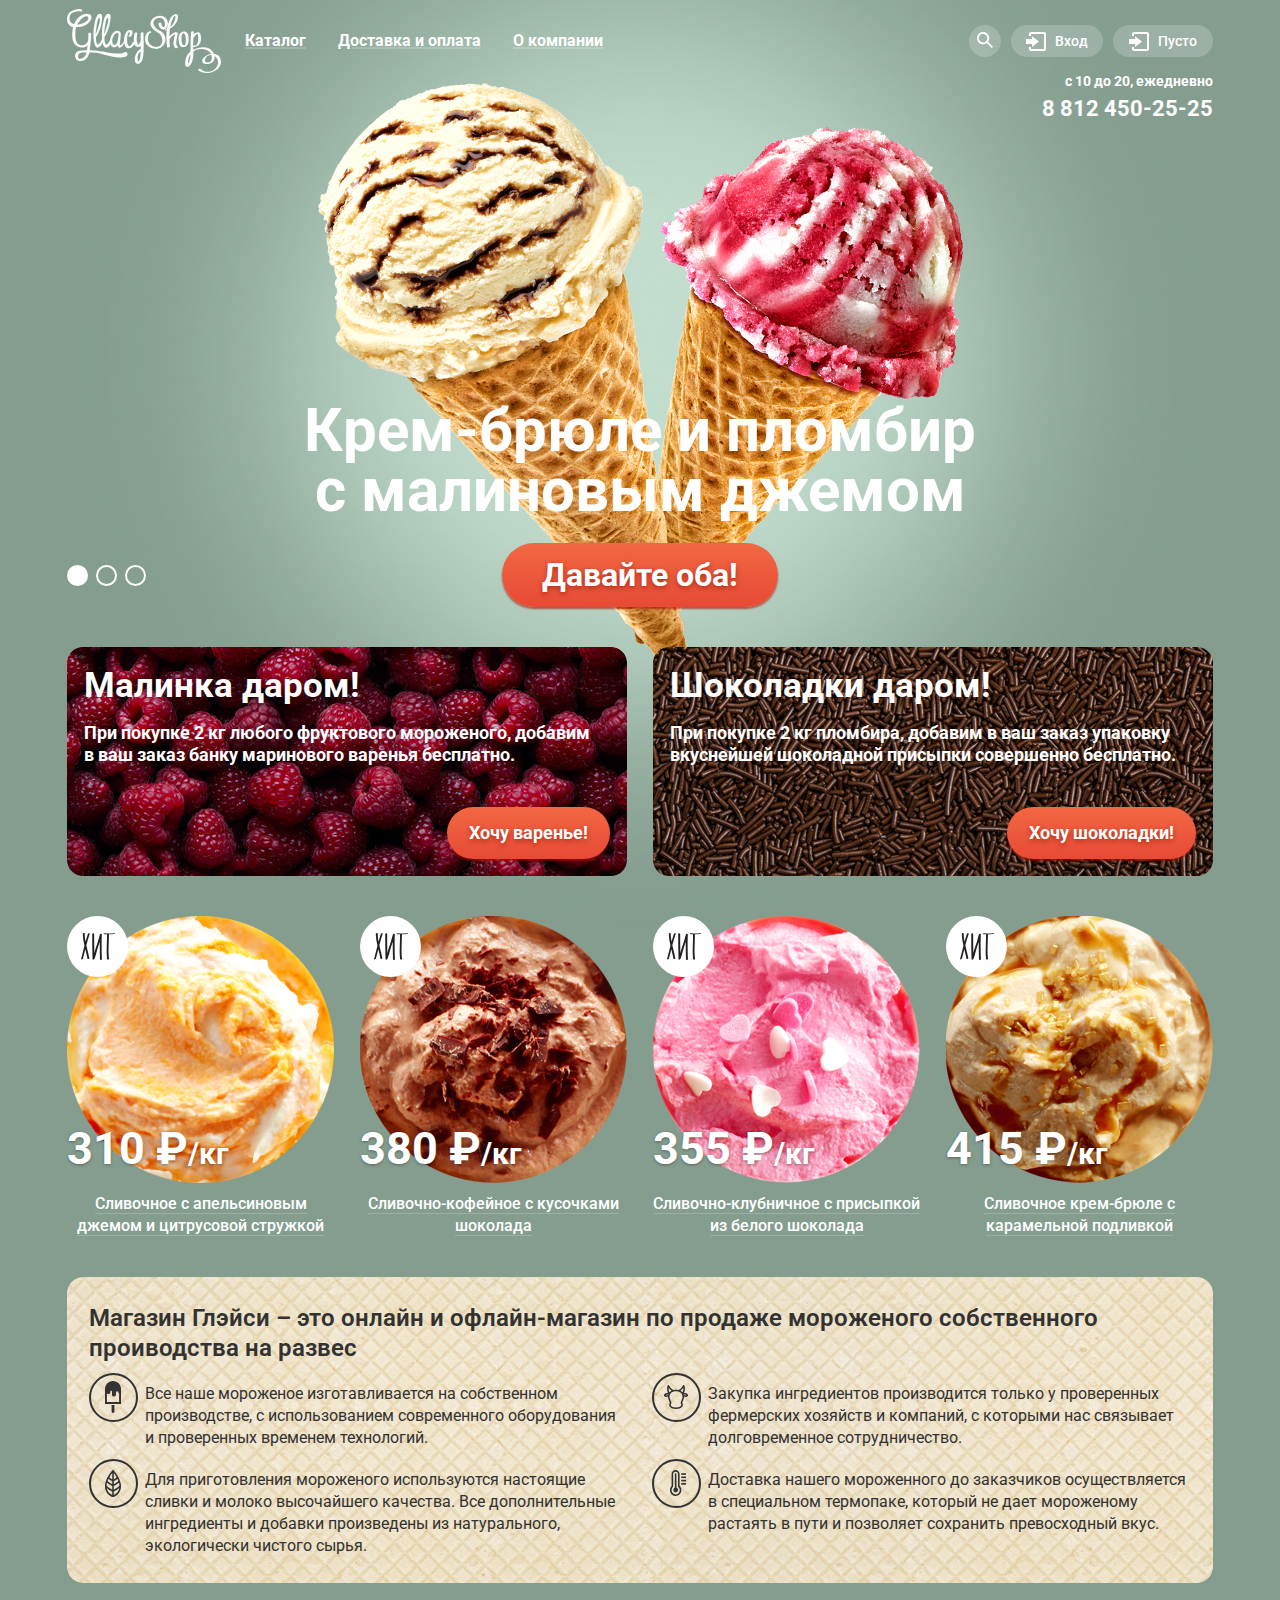
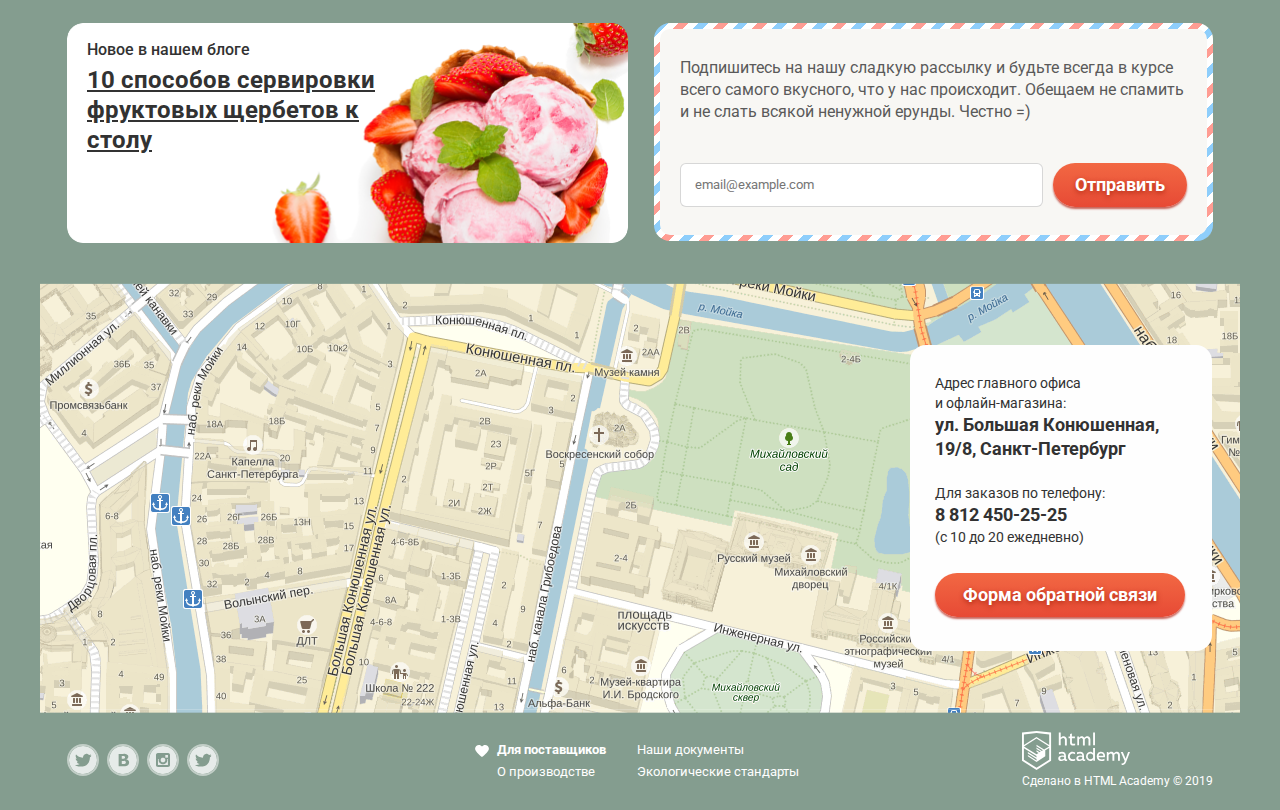
==== commit e0514f6f: "no message" ====
--- a/index.html
+++ b/index.html
@@ -10,85 +10,85 @@
 <body class="site__bg-1">
     <header class="container">
             <nav class="nav">
-                <div class="nav__flex">
-                    <div class="nav__flex-1"> 
+                <div class="nav__container">
+                    <div class="nav__work"> 
                         <a class="nav__logo" href="index.html">
-                            <img src="image/main/header/logo.svg" alt="логотип glacyshop" width="154" height="64">
+                            <img src="image/main/header/logo.svg" alt="Логотип Glacyshop" width="154" height="64">
                         </a>
                         <div class="menu">
                             <div class="menu__main">
-                                <a href="index2.html" class="link">Каталог</a>
+                                <a class="menu__link js-nav-item" href="index2.html">Каталог</a>
                                 <div class="menu__submenu">
-                                    <a href="#" class="link__submenu">Новинки</a>
-                                    <a href="index2.html" class="link__submenu">Сливочное</a>
-                                    <a href="#" class="link__submenu">Щербеты</a>
-                                    <a href="#" class="link__submenu">Фруктовый лед</a>
-                                    <a href="#" class="link__submenu">Мелорин</a>
+                                    <a class="link__submenu" href="#">Новинки</a>
+                                    <a class="link__submenu" href="index2.html">Сливочное</a>
+                                    <a class="link__submenu" href="#">Щербеты</a>
+                                    <a class="link__submenu" href="#">Фруктовый лед</a>
+                                    <a class="link__submenu" href="#">Мелорин</a>
                                 </div>
                             </div>
-                            <a href="#" class="link">Доставка и оплата</a>
-                            <a href="#" class="link">О компании</a>
-                        </div>
-                    </div>
-                    <div class="nav__flex-2">
-                        <div class="nav__entrance">
-
-                            <div class="nav__search item js-nav-item">
-                                <a href='#'>
-                                  <svg width='16' height='16' fill='none' xmlns='http://www.w3.org/2000/svg'>
-                                    <path class="nav__svg" d='M16 14.665l-4.921-4.932a6.144 6.144 0 00-.994-8.273 6.113 6.113 0 00-8.307.352 6.141 6.141 0 00-.293 8.328 6.11 6.11 0 008.262.937L14.659 16 16 14.665zm-9.918-4.288a4.245 4.245 0 01-3.928-2.63 4.269 4.269 0 01.922-4.643 4.248 4.248 0 014.632-.923 4.253 4.253 0 012.624 3.936 4.274 4.274 0 01-1.247 3.01 4.256 4.256 0 01-3.003 1.25z' fill='#fff'/>
-                                  </svg>
-                                </a>
-                                <form class="nav__search-form js-nav-dropdown" action="#" method="get">
-                                    <input class="nav__search-input input" type="text" name="post" placeholder="Крем-брюле">
-                                </form>
-                            </div>
-
-
-                            <div class="nav__entry item js-nav-item">
-                                <a class="nav__main-link" href="#">
-                                    <svg width='20' height='19' viewBox='0 0 20 19' fill='none' xmlns='http://www.w3.org/2000/svg'> 
-                                        <path class="nav__svg" d='M6.04 14.88L12.96 9.5L6.04 4.13V7.04H0V11.96H6.04V14.88Z' fill='white'/><path class="nav__svg" d='M18 0H5C4.46957 0 3.96086 0.210714 3.58579 0.585786C3.21071 0.960859 3 1.46957 3 2V4H5V2H18V17H5V15H3V17C3 17.5304 3.21071 18.0391 3.58579 18.4142C3.96086 18.7893 4.46957 19 5 19H18C18.5304 19 19.0391 18.7893 19.4142 18.4142C19.7893 18.0391 20 17.5304 20 17V2C20 1.46957 19.7893 0.960859 19.4142 0.585786C19.0391 0.210714 18.5304 0 18 0Z' fill='white'/>
-                                    </svg>
-                                    <span>Вход</span>
-                                </a>
-                                <form class="nav__entry-form js-nav-dropdown" action="#" method="get">
-                                    <input class="nav__entry-input input" type="text" name="post" placeholder="email@example.com">
-                                    <input class="nav__entry-input input" type="text" name="post" placeholder="......">
-                                    <div class="nav__entry-flex">
-                                        <button class="nav__entry-button button" type="submit">Войти</button>
-                                        <div class="nav__entry-links">
-                                            <a class="nav__entry-link" href="#">Забыли пароль?</a>
-                                            <span class="nav__entry-link js-nav_entry-link" href="#">Новая регистрация</span>
-                                        </div>
-                                    </div>  
-                                </form>
-                            </div>
-
-                            <div class="nav__basket item js-nav-item">
-                                <a class="nav__main-link" href="#">
-                                    <svg width='20' height='19' viewBox='0 0 20 19' fill='none' xmlns='http://www.w3.org/2000/svg'>
-                                        <path class="nav__svg" d='M6.04 14.88L12.96 9.5L6.04 4.13V7.04H0V11.96H6.04V14.88Z' fill='white' />
-                                        <path class="nav__svg" d='M18 0H5C4.46957 0 3.96086 0.210714 3.58579 0.585786C3.21071 0.960859 3 1.46957 3 2V4H5V2H18V17H5V15H3V17C3 17.5304 3.21071 18.0391 3.58579 18.4142C3.96086 18.7893 4.46957 19 5 19H18C18.5304 19 19.0391 18.7893 19.4142 18.4142C19.7893 18.0391 20 17.5304 20 17V2C20 1.46957 19.7893 0.960859 19.4142 0.585786C19.0391 0.210714 18.5304 0 18 0Z' fill='white' />
-                                    </svg>
-                                    <span>Пусто</span>
-                                </a>
-                            </div>
-
-                            <div class="nav__feedback-container">
-                                <form class="nav__feedback" action="#" method="get">
-                                    <h2 class="nav__feedback-heading">Мы обязательно вам ответим!</h2>
-                                    <input class="nav__feedback-input input" type="text" name="post" placeholder="Имя Фамилия">
-                                    <input class="nav__feedback-input input" type="text" name="post" placeholder="email@example.com">
-                                    <textarea class="nav__feedback-textarea input" type="text" name="post" placeholder="В свободной форме"></textarea>
-                                    <div class="nav__feedback-flex">
-                                        <button class="nav__feedback-button button" type="submit">Отправить</button>  
-                                    </div> 
-                                </form>
-                            </div>
-
-                        </div>
-                    </div>
+                            <a class="menu__link js-nav-item" href="#">Доставка и оплата</a>
+                            <a class="menu__link js-nav-item" href="#">О компании</a>
+                        </div>
+                    </div>
+                    
+                    <div class="nav__entrance">
+
+                        <div class="nav__search item js-nav-item">
+                            <a href='#'>
+                              <svg width='16' height='16' fill='none' xmlns='http://www.w3.org/2000/svg'>
+                                <path class="nav__svg" d='M16 14.665l-4.921-4.932a6.144 6.144 0 00-.994-8.273 6.113 6.113 0 00-8.307.352 6.141 6.141 0 00-.293 8.328 6.11 6.11 0 008.262.937L14.659 16 16 14.665zm-9.918-4.288a4.245 4.245 0 01-3.928-2.63 4.269 4.269 0 01.922-4.643 4.248 4.248 0 014.632-.923 4.253 4.253 0 012.624 3.936 4.274 4.274 0 01-1.247 3.01 4.256 4.256 0 01-3.003 1.25z' fill='#fff'/>
+                              </svg>
+                            </a>
+                        </div>
+                        <form class="nav__search-form js-nav-dropdown" action="#" method="get">
+                            <input class="nav__search-input input" type="text" name="post" placeholder="Крем-брюле">
+                        </form>
+
+
+                        <div class="nav__entry item js-nav-item">
+                            <a class="nav__link" href="#">
+                                <svg width='20' height='19' viewBox='0 0 20 19' fill='none' xmlns='http://www.w3.org/2000/svg'> 
+                                    <path class="nav__svg" d='M6.04 14.88L12.96 9.5L6.04 4.13V7.04H0V11.96H6.04V14.88Z' fill='white'/><path class="nav__svg" d='M18 0H5C4.46957 0 3.96086 0.210714 3.58579 0.585786C3.21071 0.960859 3 1.46957 3 2V4H5V2H18V17H5V15H3V17C3 17.5304 3.21071 18.0391 3.58579 18.4142C3.96086 18.7893 4.46957 19 5 19H18C18.5304 19 19.0391 18.7893 19.4142 18.4142C19.7893 18.0391 20 17.5304 20 17V2C20 1.46957 19.7893 0.960859 19.4142 0.585786C19.0391 0.210714 18.5304 0 18 0Z' fill='white'/>
+                                </svg>
+                                <span>Вход</span>
+                            </a>
+                        </div>
+                        <form class="nav__entry-form js-nav-dropdown" action="#" method="get">
+                            <input class="nav__entry-input input" type="text" name="post" placeholder="email@example.com">
+                            <input class="nav__entry-input input" type="text" name="post" placeholder="......">
+                            <div class="nav__entry-flex">
+                                <button class="nav__entry-button button" type="submit">Войти</button>
+                                <div class="nav__entry-links">
+                                    <a class="nav__entry-link" href="#">Забыли пароль?</a>
+                                    <span class="nav__entry-link js-nav_entry-link" href="#">Новая регистрация</span>
+                                </div>
+                            </div>  
+                        </form>
+
+                        <div class="nav__basket item js-nav-item js-noform">
+                            <a class="nav__link" href="#">
+                                <svg width='20' height='19' viewBox='0 0 20 19' fill='none' xmlns='http://www.w3.org/2000/svg'>
+                                    <path class="nav__svg" d='M6.04 14.88L12.96 9.5L6.04 4.13V7.04H0V11.96H6.04V14.88Z' fill='white' />
+                                    <path class="nav__svg" d='M18 0H5C4.46957 0 3.96086 0.210714 3.58579 0.585786C3.21071 0.960859 3 1.46957 3 2V4H5V2H18V17H5V15H3V17C3 17.5304 3.21071 18.0391 3.58579 18.4142C3.96086 18.7893 4.46957 19 5 19H18C18.5304 19 19.0391 18.7893 19.4142 18.4142C19.7893 18.0391 20 17.5304 20 17V2C20 1.46957 19.7893 0.960859 19.4142 0.585786C19.0391 0.210714 18.5304 0 18 0Z' fill='white' />
+                                </svg>
+                                <span>Пусто</span>
+                            </a>
+                        </div>
+
+                        <div class="nav__feedback-container">
+                            <form class="nav__feedback" action="#" method="get">
+                                <h2 class="nav__feedback-heading">Мы обязательно вам ответим!</h2>
+                                <input class="nav__feedback-input input" type="text" name="post" placeholder="Имя Фамилия">
+                                <input class="nav__feedback-input input" type="text" name="post" placeholder="email@example.com">
+                                <textarea class="nav__feedback-textarea input" type="text" name="post" placeholder="В свободной форме"></textarea>
+                                <div class="nav__feedback-flex">
+                                    <button class="nav__feedback-button button" type="submit">Отправить</button>  
+                                </div> 
+                            </form>
+                        </div>
+
+                    </div>
+                    
                 </div>
 
                 <div class="nav__contacts">
@@ -111,8 +111,8 @@
                 </div>
                 <div class="performance__slider">
                     <button class="performance__bullet current" type="button"></button>
-                    <button class="performance__bullet transparent" type="button"></button>
-                    <button class="performance__bullet transparent" type="button"></button>
+                    <button class="performance__bullet" type="button"></button>
+                    <button class="performance__bullet" type="button"></button>
                 </div>
             </section>  
     </header>
@@ -122,12 +122,12 @@
                     <div class="promo__card promo__card--left">
                         <h2 class="promo__title">Малинка даром!</h2>
                         <p class="promo__text">При покупке 2 кг любого фруктового мороженого, добавим<br>в ваш заказ банку маринового варенья бесплатно.</p>
-                        <a href class="button">Хочу варенье!</a>
+                        <a class="button" href="#">Хочу варенье!</a>
                     </div>
                     <div class="promo__card promo__card--right">
                         <h2 class="promo__title">Шоколадки даром!</h2>
                         <p class="promo__text">При покупке 2 кг пломбира, добавим в ваш заказ упаковку вкуснейшей шоколадной присыпки совершенно бесплатно.</p>
-                        <a href class="button">Хочу шоколадки!</a>
+                        <a class="button" href="#">Хочу шоколадки!</a>
                     </div>
                 </div>
         </section>
@@ -138,44 +138,44 @@
                         <div class="goods__hit">
                             <object type="image/svg+xml" data="image/main/main/goods/hit.svg"></object>
                         </div>
-                        <img src="image/main/main/goods/ice_1.png" alt="ice-cream">
+                        <img src="image/main/main/goods/ice_1.png" alt="Сливочное с апельсиновым джемом и цитрусовой стружкой">
                         <p class="goods__cost">310 ₽<span>/кг</span></p>
                     </div>
-                    <a href="#" class="goods__name"><span>Сливочное с апельсиновым джемом и цитрусовой стружкой</span></a>
-                    <a href class="goods__button button">Быстрый просмотр</a>
-                </div>
-                <div class="goods__item">
-                    <div class="goods__ice">
-                        <div class="goods__hit">
-                            <object type="image/svg+xml" data="image/main/main/goods/hit.svg"></object>
-                        </div>
-                        <img src="image/main/main/goods/ice_2.png" alt="ice-cream">
+                    <a class="goods__name" href="#"><span>Сливочное с апельсиновым джемом и цитрусовой стружкой</span></a>
+                    <a class="goods__button button" href="#">Быстрый просмотр</a>
+                </div>
+                <div class="goods__item">
+                    <div class="goods__ice">
+                        <div class="goods__hit">
+                            <object type="image/svg+xml" data="image/main/main/goods/hit.svg"></object>
+                        </div>
+                        <img src="image/main/main/goods/ice_2.png" alt="Сливочно-кофейное с кусочками шоколада">
                         <p class="goods__cost">380 ₽<span>/кг</span></p>
                     </div>
-                    <a href="#" class="goods__name"><span>Сливочно-кофейное с кусочками шоколада</span></a>
-                    <a href class="goods__button button">Быстрый просмотр</a>
-                </div>
-                <div class="goods__item">
-                    <div class="goods__ice">
-                        <div class="goods__hit">
-                            <object type="image/svg+xml" data="image/main/main/goods/hit.svg"></object>
-                        </div>
-                        <img src="image/main/main/goods/ice_3.png" alt="ice-cream">
+                    <a class="goods__name" href="#"><span>Сливочно-кофейное с кусочками шоколада</span></a>
+                    <a class="goods__button button" href="#">Быстрый просмотр</a>
+                </div>
+                <div class="goods__item">
+                    <div class="goods__ice">
+                        <div class="goods__hit">
+                            <object type="image/svg+xml" data="image/main/main/goods/hit.svg"></object>
+                        </div>
+                        <img src="image/main/main/goods/ice_3.png" alt="Сливочно-клубничное с присыпкой из белого шоколада">
                         <p class="goods__cost">355 ₽<span>/кг</span></p>
                     </div>
-                    <a href="#" class="goods__name"><span>Сливочно-клубничное с присыпкой из белого шоколада</span></a>
-                    <a href class="goods__button button">Быстрый просмотр</a>
-                </div>
-                <div class="goods__item">
-                    <div class="goods__ice">
-                        <div class="goods__hit">
-                            <object type="image/svg+xml" data="image/main/main/goods/hit.svg"></object>
-                        </div>
-                        <img src="image/main/main/goods/ice_4.png" alt="ice-cream">
+                    <a class="goods__name" href="#"><span>Сливочно-клубничное с присыпкой из белого шоколада</span></a>
+                    <a class="goods__button button" href="#">Быстрый просмотр</a>
+                </div>
+                <div class="goods__item">
+                    <div class="goods__ice">
+                        <div class="goods__hit">
+                            <object type="image/svg+xml" data="image/main/main/goods/hit.svg"></object>
+                        </div>
+                        <img src="image/main/main/goods/ice_4.png" alt="Сливочное крем-брюле с карамельной подливкой">
                         <p class="goods__cost">415 ₽<span>/кг</span></p>
                     </div>
-                    <a href="#" class="goods__name"><span>Сливочное крем-брюле с карамельной подливкой</span></a>
-                    <a href class="goods__button button">Быстрый просмотр</a>
+                    <a class="goods__name" href="#"><span>Сливочное крем-брюле с карамельной подливкой</span></a>
+                    <a class="goods__button button" href="#">Быстрый просмотр</a>
                 </div>
             </div>
         </section>
@@ -207,7 +207,7 @@
             <div class="news__cards">
                 <div class="news__card-left">
                     <h3 class="news__title">Новое в нашем блоге</h3>
-                    <a href="#" class="news__text">10 способов сервировки<br>фруктовых щербетов к<br>столу</a>
+                    <a class="news__link" href="#">10 способов сервировки<br>фруктовых щербетов к<br>столу</a>
                 </div>
                 <div class="news__card-right">
                     <div class="news__inner">
@@ -226,7 +226,7 @@
             <div class="map__feedback">
                 <p class="map__title">Адрес главного офиса<br>и офлайн-магазина:<br><span class="map__content">ул. Большая Конюшенная,<br>19/8, Санкт-Петербург</span></p>
                 <p class="map__title">Для заказов по телефону:<br><a class="map__content" href="tel:+78124502525">8 812 450-25-25</a><br>(с 10 до 20 ежедневно)</p>
-                <a href class="map__button button">Форма обратной связи</a>
+                <a class="map__button button" href="#">Форма обратной связи</a>
             </div>
         </section>
     </main>
@@ -259,7 +259,22 @@
                     <a class="footer__link" href="#">Экологические стандарты</a>
                 </div>
                 <div class="footer__copyright">
-                    <a class="footer__logo" href="#"><object type="image/svg+xml" data="image/main/footer/academy.svg"></object></a>
+                    <a class="footer__logo" href="https://htmlacademy.ru" alt="site htmlacademy">
+                        <svg width="108" height="39" viewBox="0 0 108 39" fill="none" xmlns="http://www.w3.org/2000/svg">
+                            <path d="M44.582 28.426C44.7698 28.4144 44.9553 28.3771 45.134 28.3151V29.7263C44.7564 29.8745 44.3566 29.9496 43.9538 29.948C43.6117 29.9839 43.2676 29.9061 42.9692 29.7255C42.6707 29.5448 42.4327 29.2703 42.2882 28.94C41.3994 29.6974 40.2878 30.1005 39.1473 30.0791C37.6339 30.0791 36.2348 29.2021 36.2348 27.3776C36.2348 25.1197 38.2145 24.4241 39.9468 24.4241C40.6765 24.4355 41.4034 24.5233 42.1169 24.6862V24.3737C42.1169 23.275 41.3554 22.4988 39.9277 22.4988C38.894 22.5023 37.8726 22.7358 36.9296 23.1843V21.3699C37.9559 20.9951 39.0325 20.7977 40.1181 20.7852C42.4785 20.7852 43.9253 21.9747 43.9253 24.6459V27.8111C43.912 27.962 43.9555 28.1123 44.0465 28.2294C44.1374 28.3465 44.2683 28.4207 44.4107 28.436C44.4679 28.4427 44.5258 28.4393 44.582 28.426ZM38.1479 27.2163C38.177 27.5946 38.3467 27.9451 38.6198 28.1908C38.8929 28.4366 39.247 28.5574 39.6041 28.5268H39.7088C40.6057 28.5405 41.4713 28.1782 42.1169 27.5187V25.9966C41.522 25.8626 40.9165 25.7883 40.3084 25.7749C39.2615 25.7749 38.1479 26.1277 38.1479 27.2365V27.2163Z" fill="white"/>
+                            <path d="M50.5022 20.7651C51.4002 20.7443 52.2873 20.9774 53.072 21.4404V23.2448C52.3925 22.7578 51.5891 22.5011 50.7687 22.5089C50.0431 22.4476 49.3241 22.6933 48.7693 23.1922C48.2145 23.6912 47.869 24.4027 47.8085 25.1709C47.7481 25.9391 47.9776 26.7014 48.4468 27.2907C48.916 27.88 49.5867 28.2484 50.3118 28.3151C50.4639 28.3252 50.6165 28.3252 50.7687 28.3151C51.6191 28.315 52.4551 28.0823 53.1957 27.6397V29.4541C52.3309 29.8749 51.387 30.0817 50.4355 30.0589C49.8841 30.1 49.3303 30.0253 48.8062 29.8391C48.282 29.6529 47.7978 29.3589 47.3812 28.974C46.9647 28.589 46.624 28.1207 46.3789 27.5959C46.1337 27.0711 45.9888 26.5002 45.9526 25.916C45.9526 25.7749 45.9526 25.6237 45.9526 25.4826C45.9335 24.882 46.0266 24.2834 46.2264 23.721C46.4263 23.1586 46.729 22.6435 47.1171 22.2052C47.5053 21.767 47.9713 21.4142 48.4885 21.167C49.0057 20.9199 49.5638 20.7833 50.131 20.7651C50.2545 20.7555 50.3786 20.7555 50.5022 20.7651Z" fill="white"/>
+                            <path d="M62.6661 28.426C62.8538 28.4144 63.0394 28.3771 63.2181 28.3151V29.7263C62.8404 29.8745 62.4407 29.9496 62.0379 29.948C61.6958 29.9839 61.3517 29.9061 61.0532 29.7255C60.7548 29.5448 60.5168 29.2703 60.3723 28.94C59.4834 29.6974 58.3719 30.1005 57.2313 30.0791C55.718 30.0791 54.3189 29.2021 54.3189 27.3776C54.3189 25.1197 56.2986 24.4241 58.0308 24.4241C58.7606 24.4355 59.4875 24.5233 60.2009 24.6862V24.3737C60.2009 23.275 59.4395 22.4988 58.0118 22.4988C56.9781 22.5023 55.9567 22.7358 55.0137 23.1843V21.3699C56.04 20.9951 57.1166 20.7977 58.2022 20.7852C60.5626 20.7852 62.0093 21.9747 62.0093 24.6459V27.8111C61.9961 27.962 62.0396 28.1123 62.1305 28.2294C62.2215 28.3465 62.3524 28.4207 62.4948 28.436C62.552 28.4427 62.6099 28.4393 62.6661 28.426ZM56.232 27.2163C56.2611 27.5946 56.4308 27.9451 56.7039 28.1908C56.977 28.4366 57.331 28.5574 57.6882 28.5268H57.7929C58.6897 28.5405 59.5553 28.1782 60.2009 27.5187V25.9966C59.6061 25.8626 59.0006 25.7883 58.3925 25.7749C57.336 25.7749 56.232 26.1277 56.232 27.2365V27.2163Z" fill="white"/>
+                            <path d="M72.974 16.9648V29.8271H71.2989V28.426C70.9277 28.9464 70.445 29.3659 69.8906 29.6498C69.3362 29.9338 68.726 30.074 68.1103 30.0589C66.9966 29.9812 65.9524 29.4578 65.1895 28.5949C64.4267 27.732 64.0022 26.5941 64.0022 25.412C64.0022 24.2299 64.4267 23.092 65.1895 22.2291C65.9524 21.3662 66.9966 20.8428 68.1103 20.7651C68.6778 20.7487 69.2416 20.8669 69.7603 21.1111C70.2791 21.3553 70.7397 21.7192 71.1085 22.1763V16.9648H73.0121H72.974ZM68.4435 22.4888C67.7114 22.4888 67.0093 22.7967 66.4917 23.345C65.9741 23.8932 65.6833 24.6367 65.6833 25.412C65.6833 26.1873 65.9741 26.9308 66.4917 27.479C67.0093 28.0272 67.7114 28.3352 68.4435 28.3352C69.0099 28.3399 69.5648 28.166 70.0377 27.8358C70.5105 27.5055 70.88 27.0337 71.099 26.4805V24.3334C70.8734 23.786 70.5021 23.32 70.0305 22.9924C69.5589 22.6648 69.0075 22.4898 68.4435 22.4888Z" fill="white"/>
+                            <path d="M78.9989 20.7651C82.3111 20.7651 83.4532 23.5976 82.9202 26.1478H76.6479C76.8573 27.7304 78.3136 28.3856 79.8364 28.3856C80.7481 28.3862 81.6485 28.1728 82.4729 27.7607V29.4541C81.5292 29.8805 80.5099 30.0868 79.4843 30.0589C76.9335 30.0589 74.7253 28.5167 74.7253 25.412C74.6709 24.2403 75.0569 23.0935 75.799 22.2226C76.5411 21.3517 77.5787 20.8276 78.6848 20.7651H78.9989ZM79.0845 22.398C78.7864 22.3733 78.4865 22.411 78.2021 22.5091C77.9178 22.6071 77.6544 22.7637 77.4272 22.9696C77.2 23.1756 77.0134 23.427 76.8781 23.7095C76.7427 23.9919 76.6613 24.2998 76.6384 24.6157V24.6761H81.2546C81.281 24.4048 81.2565 24.1305 81.1828 23.8692C81.109 23.6078 80.9873 23.3643 80.8247 23.1528C80.662 22.9412 80.4616 22.7657 80.2349 22.6362C80.0082 22.5067 79.7596 22.4257 79.5033 22.398C79.3644 22.3779 79.2235 22.3779 79.0845 22.398Z" fill="white"/>
+                            <path d="M84.8048 21.007H86.4514V22.1057C86.8022 21.6912 87.2302 21.3581 87.7085 21.1273C88.1868 20.8966 88.7051 20.7732 89.2306 20.7651C89.7436 20.7308 90.2557 20.8439 90.7131 21.0923C91.1704 21.3407 91.5559 21.7152 91.829 22.1763C92.2017 21.748 92.6511 21.4026 93.1512 21.1603C93.6513 20.918 94.1919 20.7837 94.7415 20.7651C95.1767 20.7503 95.6099 20.8337 96.0124 21.0095C96.4148 21.1854 96.7775 21.4498 97.0762 21.7853C97.3749 22.1207 97.603 22.5196 97.7453 22.9554C97.8876 23.3912 97.9408 23.854 97.9015 24.3133V29.8271H95.9979V24.3737C96.0405 23.93 95.915 23.4866 95.6491 23.1407C95.3832 22.7948 94.9986 22.5749 94.5797 22.5291H94.3513C93.9544 22.565 93.569 22.6885 93.2198 22.8916C92.8707 23.0947 92.5655 23.373 92.324 23.7085V29.8271H90.4204V24.3737C90.463 23.93 90.3375 23.4866 90.0716 23.1407C89.8057 22.7948 89.4211 22.5749 89.0022 22.5291H88.7738C88.3331 22.5669 87.906 22.7087 87.5239 22.9442C87.1418 23.1797 86.8144 23.5028 86.5656 23.8899V29.8372H84.8048V21.007Z" fill="white"/>
+                            <path d="M106.096 21.007H108L104.098 31.0165C103.146 33.3148 102.013 34.0406 100.747 34.0406C100.379 34.0306 100.012 33.9799 99.6528 33.8894V32.2564C99.9273 32.3449 100.213 32.3891 100.5 32.3874C101.452 32.3874 102.08 31.7121 102.565 30.3714L102.737 29.9279L98.7771 21.0372H100.804L103.66 27.6901L106.096 21.007Z" fill="white"/>
+                            <path d="M38.6999 1.5221V6.56216C39.0514 6.18238 39.4703 5.87999 39.9326 5.67239C40.3949 5.46479 40.8914 5.35609 41.3935 5.35255C41.8191 5.32525 42.2457 5.38705 42.6487 5.53441C43.0518 5.68177 43.4235 5.9118 43.7426 6.21136C44.0617 6.51091 44.3219 6.87413 44.5084 7.28024C44.6949 7.68635 44.804 8.1274 44.8295 8.57819C44.839 8.7023 44.839 8.82703 44.8295 8.95115V14.4045H42.9259V9.20315C42.9563 8.94983 42.9387 8.69261 42.8739 8.44662C42.8091 8.20064 42.6985 7.97087 42.5486 7.77081C42.3988 7.57076 42.2126 7.40447 42.0012 7.28173C41.7897 7.15899 41.5572 7.08227 41.3174 7.05609C41.2192 7.04604 41.1204 7.04604 41.0223 7.05609C40.552 7.08571 40.0954 7.23494 39.6912 7.49112C39.2869 7.74731 38.9469 8.1029 38.6999 8.52779V14.3743H36.7963V1.5221H38.6999Z" fill="white"/>
+                            <path d="M49.9025 2.41923V5.56423H52.9197V7.28793H49.9025V11.32C49.9025 12.4792 50.407 12.8622 51.4825 12.8622C52.0604 12.862 52.6327 12.7421 53.1672 12.5094V14.2029C52.4477 14.4649 51.6912 14.5944 50.9305 14.5859C50.5972 14.6311 50.2589 14.6061 49.9348 14.5124C49.6107 14.4187 49.3073 14.2581 49.042 14.0399C48.7767 13.8216 48.5547 13.5501 48.3888 13.2407C48.2228 12.9314 48.1162 12.5904 48.0751 12.2373C48.0561 12.053 48.0561 11.8671 48.0751 11.6829V7.26777H46.5522V5.54407H48.0465V2.88292L49.9025 2.41923Z" fill="white"/>
+                            <path d="M55.2992 14.3843V5.56423H56.9458V6.66296C57.2966 6.24843 57.7246 5.9153 58.2029 5.68457C58.6812 5.45384 59.1995 5.33049 59.725 5.32231C60.238 5.28809 60.7501 5.40114 61.2075 5.64952C61.6648 5.8979 62.0503 6.27241 62.3234 6.73352C62.6961 6.30524 63.1455 5.95987 63.6456 5.71757C64.1457 5.47528 64.6863 5.3409 65.2359 5.32231C65.6711 5.30757 66.1043 5.39091 66.5068 5.56679C66.9092 5.74267 67.2719 6.00709 67.5706 6.34254C67.8693 6.67799 68.0974 7.07682 68.2397 7.51263C68.382 7.94843 68.4352 8.41127 68.3959 8.87051V14.3843H66.4923V8.93099C66.5174 8.70892 66.5005 8.48378 66.4425 8.26873C66.3845 8.05367 66.2866 7.853 66.1546 7.67845C66.0226 7.5039 65.859 7.35896 65.6735 7.2521C65.488 7.14524 65.2842 7.07861 65.0741 7.05609H64.8457C64.4465 7.09568 64.0597 7.22385 63.7104 7.43226C63.3611 7.64067 63.0572 7.92465 62.8184 8.2657V14.3843H60.9148V8.93099C60.9398 8.70582 60.9216 8.47762 60.8612 8.26009C60.8009 8.04255 60.6997 7.84016 60.5637 7.66507C60.4277 7.48997 60.2597 7.34578 60.0698 7.24113C59.8799 7.13648 59.672 7.07354 59.4585 7.05609H59.2301C58.7894 7.09388 58.3624 7.23572 57.9803 7.47121C57.5982 7.70669 57.2707 8.02984 57.0219 8.4169V14.3743H55.2992V14.3843Z" fill="white"/>
+                            <path d="M72.974 1.51202H71.118V14.3743H72.974V1.51202Z" fill="white"/>
+                            <path d="M14.6957 0H14.5434L0 1.61282V29.8372L14.5434 39L29.0868 29.8372V1.61282L14.6957 0ZM27.1832 28.678L14.5434 36.6413L1.90359 28.678V17.1362L14.4863 25.0693V26.5107L5.85353 21.0675V22.4585L14.5244 27.9723V29.444L5.86305 23.9806V25.3717L14.5339 30.8855L23.2809 25.3414V19.3538L27.1832 16.8842V28.678ZM27.1832 15.4125L23.7092 17.5697L22.1102 18.5777L14.4958 13.7795V15.1706L21.0061 19.2732H20.9395L20.7967 19.3639L19.8449 19.9385L14.4768 16.5516V17.9426L18.7123 20.6139L17.7129 21.3195L14.5148 19.3034V20.6945L16.6183 22.0049L14.4768 23.3657L1.96069 15.4831L14.4958 7.49961L27.1832 15.4125ZM27.1832 14.0114L14.4768 6.04807L1.90359 14.0013V3.41716L14.5529 2.01602L27.1927 3.41716V14.0114H27.1832Z" fill="white"/>
+                        </svg>
+                    </a>
                     <p class="footer__author">Сделано в HTML Academy &copy; 2019</p>
                 </div>
             </div>
--- a/scss/style.css
+++ b/scss/style.css
@@ -111,19 +111,19 @@
 .site__bg-1 {
   background: url(../image/main/header/ice.png) center top no-repeat;
   background-color: #849D8F;
-  transition: background 0.25s ease;
+  transition: background 0.1s ease;
 }
 
 .site__bg-2 {
   background: url(../image/main/header/ice_2.png) center top no-repeat;
   background-color: #8996A6;
-  transition: background 0.25s ease;
+  transition: background 0.1s ease;
 }
 
 .site__bg-3 {
   background: url(../image/main/header/ice_3.png) center top no-repeat;
   background-color: #9D8B84;
-  transition: background 0.25s ease;
+  transition: background 0.1s ease;
 }
 
 .site__bg-catalog {
@@ -150,21 +150,16 @@
   /* _______________________________*/
   /* Basket */
   /* _______________________________*/
-  /* feedback */
-}
-.nav__flex {
+  /* feedback на странице каталога */
+}
+.nav__container {
   display: flex;
   justify-content: space-between;
-}
-.nav__flex-1 {
-  display: flex;
-  justify-content: center;
-  align-items: center;
-}
-.nav__flex-2 {
-  display: flex;
-  flex-direction: column;
-  justify-content: center;
+  align-items: center;
+}
+.nav__work {
+  display: flex;
+  align-items: center;
 }
 .nav__logo {
   margin-right: 11px;
@@ -180,25 +175,34 @@
   /* Подложка */
   background: rgba(255, 255, 255, 0.2);
   border-radius: 20px;
-  /* box-shadow: 0px 4px 4px rgba(0, 0, 0, 0.25); */
   margin-left: 10px;
   cursor: pointer;
   height: 32px;
 }
-.nav .item.active, .nav .item:hover {
+.nav .item.active {
   background: #F8F7F4;
-}
-.nav .item.active span, .nav .item:hover span {
+  box-shadow: 0px 4px 4px rgba(0, 0, 0, 0.25);
+}
+.nav .item.active span {
   color: #000;
 }
-.nav .item.active .nav__svg, .nav .item:hover .nav__svg {
+.nav .item.active .nav__svg {
   fill: #000;
 }
-.nav__main-link {
-  display: flex;
-  align-items: center;
-}
-.nav__main-link span {
+.nav .item-catalog {
+  /* Подложка */
+  background: #fff;
+  border-radius: 20px;
+}
+.nav .item-catalog span {
+  font-weight: 600;
+  color: #000;
+}
+.nav__link {
+  display: flex;
+  align-items: center;
+}
+.nav__link span {
   font-weight: 500;
   font-size: 14px;
   line-height: 16px;
@@ -213,6 +217,88 @@
 }
 .nav__basket {
   width: 100px;
+}
+.nav__basket-catalog {
+  width: 118px;
+}
+.nav .input {
+  background: #FFF;
+  border: 1px solid #D3D3D2;
+  border-radius: 4px;
+  font-size: 14px;
+  line-height: 16px;
+  outline: 0;
+  padding-left: 15px;
+}
+.nav .input:hover {
+  box-shadow: 0 0 1px 2px #d7d7d7;
+}
+.nav__search-form {
+  position: absolute;
+  top: 36px;
+  right: 212px;
+  width: 341px;
+  height: 84px;
+  display: none;
+  justify-content: center;
+  align-items: center;
+  background: #F8F7F4;
+  box-shadow: 0px 20px 20px rgba(0, 0, 0, 0.4);
+  border-radius: 4px;
+  z-index: 1;
+}
+.nav__search-input {
+  width: 311px;
+  height: 44px;
+}
+.nav__search-form--move {
+  right: 230px;
+}
+.nav__entry-form {
+  position: absolute;
+  top: 36px;
+  right: 110px;
+  width: 277px;
+  height: 214px;
+  display: none;
+  flex-direction: column;
+  justify-content: space-evenly;
+  align-items: center;
+  background: #F8F7F4;
+  box-shadow: 0px 20px 20px rgba(0, 0, 0, 0.4);
+  border-radius: 4px;
+  z-index: 1;
+}
+.nav__entry-input {
+  /* Здесь тоже не нужна ширина? */
+  width: 241px;
+  height: 44px;
+}
+.nav__entry-flex {
+  width: 241px;
+  display: flex;
+  justify-content: space-between;
+}
+.nav__entry-links {
+  display: flex;
+  flex-direction: column;
+  justify-content: space-around;
+}
+.nav__entry-link {
+  font-size: 13px;
+  line-height: 15px;
+  color: #323232;
+  text-decoration: underline 1.5px solid rgba(255, 255, 255, 0.2);
+}
+.nav__entry-link:hover {
+  color: #FFBC9E;
+}
+.nav__entry-button {
+  line-height: 16px;
+  padding: 14px 26px;
+}
+.nav__entry-form--move {
+  right: 126px;
 }
 .nav__basket-container {
   display: none;
@@ -226,6 +312,90 @@
   box-shadow: 0px 20px 20px rgba(0, 0, 0, 0.4);
   border-radius: 4px;
   z-index: 1;
+}
+.nav__basket-form {
+  width: 100%;
+  height: 100%;
+  display: flex;
+  flex-direction: column;
+  align-items: center;
+}
+.nav__basket-item {
+  display: flex;
+  height: 55%;
+  align-items: center;
+  font-size: 13px;
+  line-height: 16px;
+}
+.nav__basket-item *:nth-child(1) {
+  margin-right: 9px;
+}
+.nav__basket-item *:nth-child(2) {
+  margin-right: 14px;
+}
+.nav__basket-item *:nth-child(3) {
+  margin-right: 33px;
+}
+.nav__basket-item *:nth-child(4) {
+  margin-right: 12px;
+}
+.nav__basket-item span {
+  color: #D3D3D2;
+}
+.nav__basket-flex {
+  width: 100%;
+  height: 100%;
+  display: flex;
+  flex-direction: column;
+  align-items: flex-end;
+  justify-content: space-evenly;
+  padding-right: 14px;
+  /* Разделитель */
+}
+.nav__basket-flex::after {
+  position: absolute;
+  top: 130px;
+  left: 14px;
+  content: "";
+  display: inline-block;
+  width: 510px;
+  height: 1px;
+  background-color: #CACAC7;
+}
+.nav__basket-price {
+  display: flex;
+}
+.nav__basket-price p {
+  font-weight: bold;
+  font-size: 15px;
+  line-height: 16px;
+  color: #323232;
+}
+.nav__basket-button {
+  width: 172px;
+  height: 44px;
+  font-weight: bold;
+  font-size: 18px;
+  line-height: 16px;
+  color: #FFFFFF;
+}
+.nav__contacts {
+  display: flex;
+  flex-direction: column;
+  align-items: flex-end;
+}
+.nav__contacts .item-time {
+  font-weight: bold;
+  font-size: 14px;
+  line-height: 16px;
+  color: #FFFFFF;
+  margin-bottom: 8px;
+}
+.nav__contacts .item-tel {
+  font-weight: bold;
+  font-size: 22px;
+  line-height: 24px;
+  color: #FFFFFF;
 }
 .nav__feedback-container {
   display: none;
@@ -240,163 +410,6 @@
   z-index: 3;
   padding: 23px;
 }
-.nav .input {
-  background: #FFF;
-  border: 1px solid #D3D3D2;
-  border-radius: 4px;
-  font-size: 14px;
-  line-height: 16px;
-  outline: 0;
-  padding-left: 15px;
-}
-.nav .input:hover {
-  box-shadow: 0 0 1px 2px #d7d7d7;
-}
-.nav__search-form {
-  position: absolute;
-  top: 36px;
-  right: 212px;
-  width: 341px;
-  height: 84px;
-  display: none;
-  justify-content: center;
-  align-items: center;
-  background: #F8F7F4;
-  box-shadow: 0px 20px 20px rgba(0, 0, 0, 0.4);
-  border-radius: 4px;
-  z-index: 1;
-}
-.nav__search-input {
-  width: 311px;
-  height: 44px;
-}
-.nav__entry-form {
-  position: absolute;
-  top: 36px;
-  right: 110px;
-  width: 277px;
-  height: 214px;
-  display: none;
-  flex-direction: column;
-  justify-content: space-evenly;
-  align-items: center;
-  background: #F8F7F4;
-  box-shadow: 0px 20px 20px rgba(0, 0, 0, 0.4);
-  border-radius: 4px;
-  z-index: 1;
-}
-.nav__entry-input {
-  /* Здесь тоже не нужна ширина? */
-  width: 241px;
-  height: 44px;
-}
-.nav__entry-flex {
-  width: 241px;
-  display: flex;
-  justify-content: space-between;
-}
-.nav__entry-links {
-  display: flex;
-  flex-direction: column;
-  justify-content: space-around;
-}
-.nav__entry-link {
-  font-size: 13px;
-  line-height: 15px;
-  color: #323232;
-  text-decoration: underline 1.5px solid rgba(255, 255, 255, 0.2);
-}
-.nav__entry-link:hover {
-  color: #FFBC9E;
-}
-.nav__entry-button {
-  line-height: 16px;
-  padding: 14px 26px;
-}
-.nav__basket-form {
-  width: 100%;
-  height: 100%;
-  display: flex;
-  flex-direction: column;
-  align-items: center;
-}
-.nav__basket-item {
-  display: flex;
-  height: 55%;
-  align-items: center;
-  font-size: 13px;
-  line-height: 16px;
-}
-.nav__basket-item *:nth-child(1) {
-  margin-right: 9px;
-}
-.nav__basket-item *:nth-child(2) {
-  margin-right: 14px;
-}
-.nav__basket-item *:nth-child(3) {
-  margin-right: 33px;
-}
-.nav__basket-item *:nth-child(4) {
-  margin-right: 12px;
-}
-.nav__basket-item span {
-  color: #D3D3D2;
-}
-.nav__basket-flex {
-  width: 100%;
-  height: 100%;
-  display: flex;
-  flex-direction: column;
-  align-items: flex-end;
-  justify-content: space-evenly;
-  padding-right: 14px;
-  /* Разделитель */
-}
-.nav__basket-flex:after {
-  position: absolute;
-  top: 130px;
-  left: 14px;
-  content: "";
-  display: inline-block;
-  width: 510px;
-  height: 1px;
-  background-color: #CACAC7;
-}
-.nav__basket-price {
-  display: flex;
-}
-.nav__basket-price p {
-  font-weight: bold;
-  font-size: 15px;
-  line-height: 16px;
-  color: #323232;
-}
-.nav__basket-button {
-  width: 172px;
-  height: 44px;
-  font-weight: bold;
-  font-size: 18px;
-  line-height: 16px;
-  color: #FFFFFF;
-}
-.nav__contacts {
-  display: flex;
-  flex-direction: column;
-  align-items: flex-end;
-}
-.nav__contacts .item-time {
-  font-weight: bold;
-  font-size: 14px;
-  line-height: 16px;
-  color: #FFFFFF;
-  margin-bottom: 8px;
-}
-.nav__contacts .item-tel {
-  font-weight: bold;
-  font-size: 22px;
-  line-height: 24px;
-  color: #FFFFFF;
-}
 .nav__feedback {
   display: flex;
   flex-direction: column;
@@ -414,8 +427,10 @@
   margin-bottom: 20px;
 }
 .nav__feedback-textarea {
-  width: 428px;
-  height: 154px;
+  min-width: 100%;
+  max-width: 100%;
+  min-height: 154px;
+  max-height: 154px;
   margin-bottom: 20px;
   padding: 15px;
 }
@@ -432,30 +447,29 @@
   position: relative;
   display: flex;
   z-index: 1;
-}
-.menu__catalog:hover .link {
-  color: #323232;
-  background: #FFFFFF;
-  border-radius: 26px;
-}
-.menu__catalog:hover .menu__submenu {
+  /* &__main:hover .menu__submenu {
+  	display: block;
+  }
+  */
+  /* &__catalog:hover .menu__submenu {
+  	display: block;
+  } */
+}
+.menu__link {
   display: block;
-}
-.menu .link {
-  display: inline-block;
-  vertical-align: baseline;
   font-weight: bold;
   font-size: 16px;
   line-height: 18px;
+  padding: 6px 13px;
+  margin-right: 6px;
   color: #FFFFFF;
   text-decoration: underline 1.5px solid rgba(255, 255, 255, 0.2);
-  padding: 6px 13px;
-  margin: 0 6px 8px 0;
-}
-.menu .link:hover {
-  color: #323232;
-  background: #FFFFFF;
+}
+.menu .link-catalog {
+  color: #fff;
+  background: #D07058;
   border-radius: 26px;
+  text-decoration: none;
 }
 .menu__submenu {
   display: none;
@@ -466,7 +480,6 @@
   background: #FFFFFF;
   box-shadow: 0px 20px 20px rgba(0, 0, 0, 0.4);
   border-radius: 4px;
-  /* padding: 0 20px; */
 }
 .menu .link__submenu {
   display: flex;
@@ -484,24 +497,40 @@
   margin: 6px 0 6px 0;
   /* Разделитель */
 }
-.menu .link__submenu:first-child:after {
+.menu .link__submenu:first-child::after {
   content: "";
   position: absolute;
-  top: 35px;
+  top: 30px;
   left: 7px;
   display: inline-block;
   width: 128px;
   height: 1px;
   background-color: rgba(50, 50, 50, 0.2);
 }
+.menu .link__submenu:first-child:hover::after {
+  display: none;
+}
 .menu .link__submenu:last-child {
   margin-bottom: 6px;
 }
 .menu .link__submenu:hover {
   background-color: #FBDED7;
+  border-radius: 4px;
 }
 .menu .link__submenu:active {
   background-color: #F6B5A5;
+}
+.menu .link__submenu-active {
+  color: #fff;
+  background-color: #D07058;
+}
+.menu .link__submenu-active:hover, .menu .link__submenu-active:active {
+  background-color: #D07058;
+}
+.menu .link-js-active {
+  color: #323232;
+  background: #FFFFFF;
+  border-radius: 26px;
 }
 
 .performance {
@@ -547,10 +576,9 @@
   border: 2px solid #FFFFFF;
   border-radius: 50%;
   background-color: transparent;
+}
+.performance__bullet:not(:last-child) {
   margin-right: 5px;
-}
-.performance__bullet:last-child {
-  margin-right: 0;
 }
 .performance .current {
   background: #FFF;
@@ -618,7 +646,6 @@
   position: relative;
   display: flex;
   flex-direction: column;
-  justify-content: space-between;
   align-items: center;
   width: 267px;
 }
@@ -661,6 +688,7 @@
   height: 61px;
   border-radius: 50%;
   background-color: #fff;
+  z-index: 1;
 }
 .goods__cost {
   position: absolute;
@@ -691,6 +719,9 @@
 }
 .goods__name span {
   border-bottom: 1px solid rgba(255, 255, 255, 0.2);
+}
+.goods__name:hover {
+  color: #FFBC9E;
 }
 .goods .visible-1 {
   z-index: 2;
@@ -777,7 +808,7 @@
   color: #323232;
   margin-bottom: 4px;
 }
-.news__card-left .news__text {
+.news__card-left .news__link {
   display: inline-block;
   font-weight: bold;
   font-size: 24px;
@@ -786,7 +817,7 @@
   color: #323232;
   text-decoration: underline;
 }
-.news__card-left .news__text:hover {
+.news__card-left .news__link:hover {
   color: #E84D37;
 }
 .news__card-right {
@@ -803,7 +834,7 @@
   border: 6px solid transparent;
   background-clip: padding-box;
 }
-.news__card-right .news__inner:before {
+.news__card-right .news__inner::before {
   content: "";
   position: absolute;
   top: -6px;
@@ -940,7 +971,7 @@
 .footer__link:first-child {
   font-weight: bold;
 }
-.footer__link:first-child:before {
+.footer__link:first-child::before {
   content: "";
   display: block;
   background: url(../image/main/footer/heart.svg) 0 0/contain no-repeat;
@@ -961,4 +992,101 @@
   color: #FFFFFF;
 }
 
+.button:hover {
+  transition: transform 0.1s linear;
+  transform: scale(103%);
+}
+
+.button:not(:hover) {
+  transition: transform 0.05s linear;
+  transform: scale(100%);
+}
+
+a:hover {
+  transition: transform 0.1s linear;
+  transform: scale(105%);
+}
+
+a:not(:hover) {
+  transition: transform 0.05s linear;
+  transform: scale(100%);
+}
+
+img:hover {
+  transition: transform 0.1s linear;
+  transform: scale(102%);
+}
+
+img:not(:hover) {
+  transition: transform 0.05s linear;
+  transform: scale(100%);
+}
+
+.nav__logo:hover {
+  transform: scale(103%);
+}
+
+.item:hover {
+  transition: transform 0.1s linear;
+  transform: scale(105%);
+}
+
+.item:not(:hover) {
+  transition: transform 0.05s linear;
+  transform: scale(100%);
+}
+
+.item a:hover {
+  transition: transform 0;
+  transform: scale(100%);
+}
+
+.link {
+  transform-origin: 50% 2em;
+}
+
+.performance__bullet:hover {
+  transition: transform 0.1s linear;
+  transform: scale(110%);
+}
+
+.performance__bullet:not(:hover) {
+  transition: transform 0.05s linear;
+  transform: scale(100%);
+}
+
+.promo__card:hover {
+  transition: transform 0.1s linear;
+  transform: scale(101%);
+}
+
+.promo__card:not(:hover) {
+  transition: transform 0.05s linear;
+  transform: scale(100%);
+}
+
+.promo__card a:hover {
+  transform: scale(100%);
+}
+
+.news__link:hover {
+  transition: transform 0.1s linear;
+  transform: scale(102%);
+}
+
+.news__link:not(:hover) {
+  transition: transform 0.05s linear;
+  transform: scale(100%);
+}
+
+.footer__logo svg:hover {
+  transition: transform 0.1s linear;
+  transform: scale(105%);
+}
+
+.footer__logo svg:not(:hover) {
+  transition: transform 0.05s linear;
+  transform: scale(100%);
+}
+
 /*# sourceMappingURL=style.css.map */
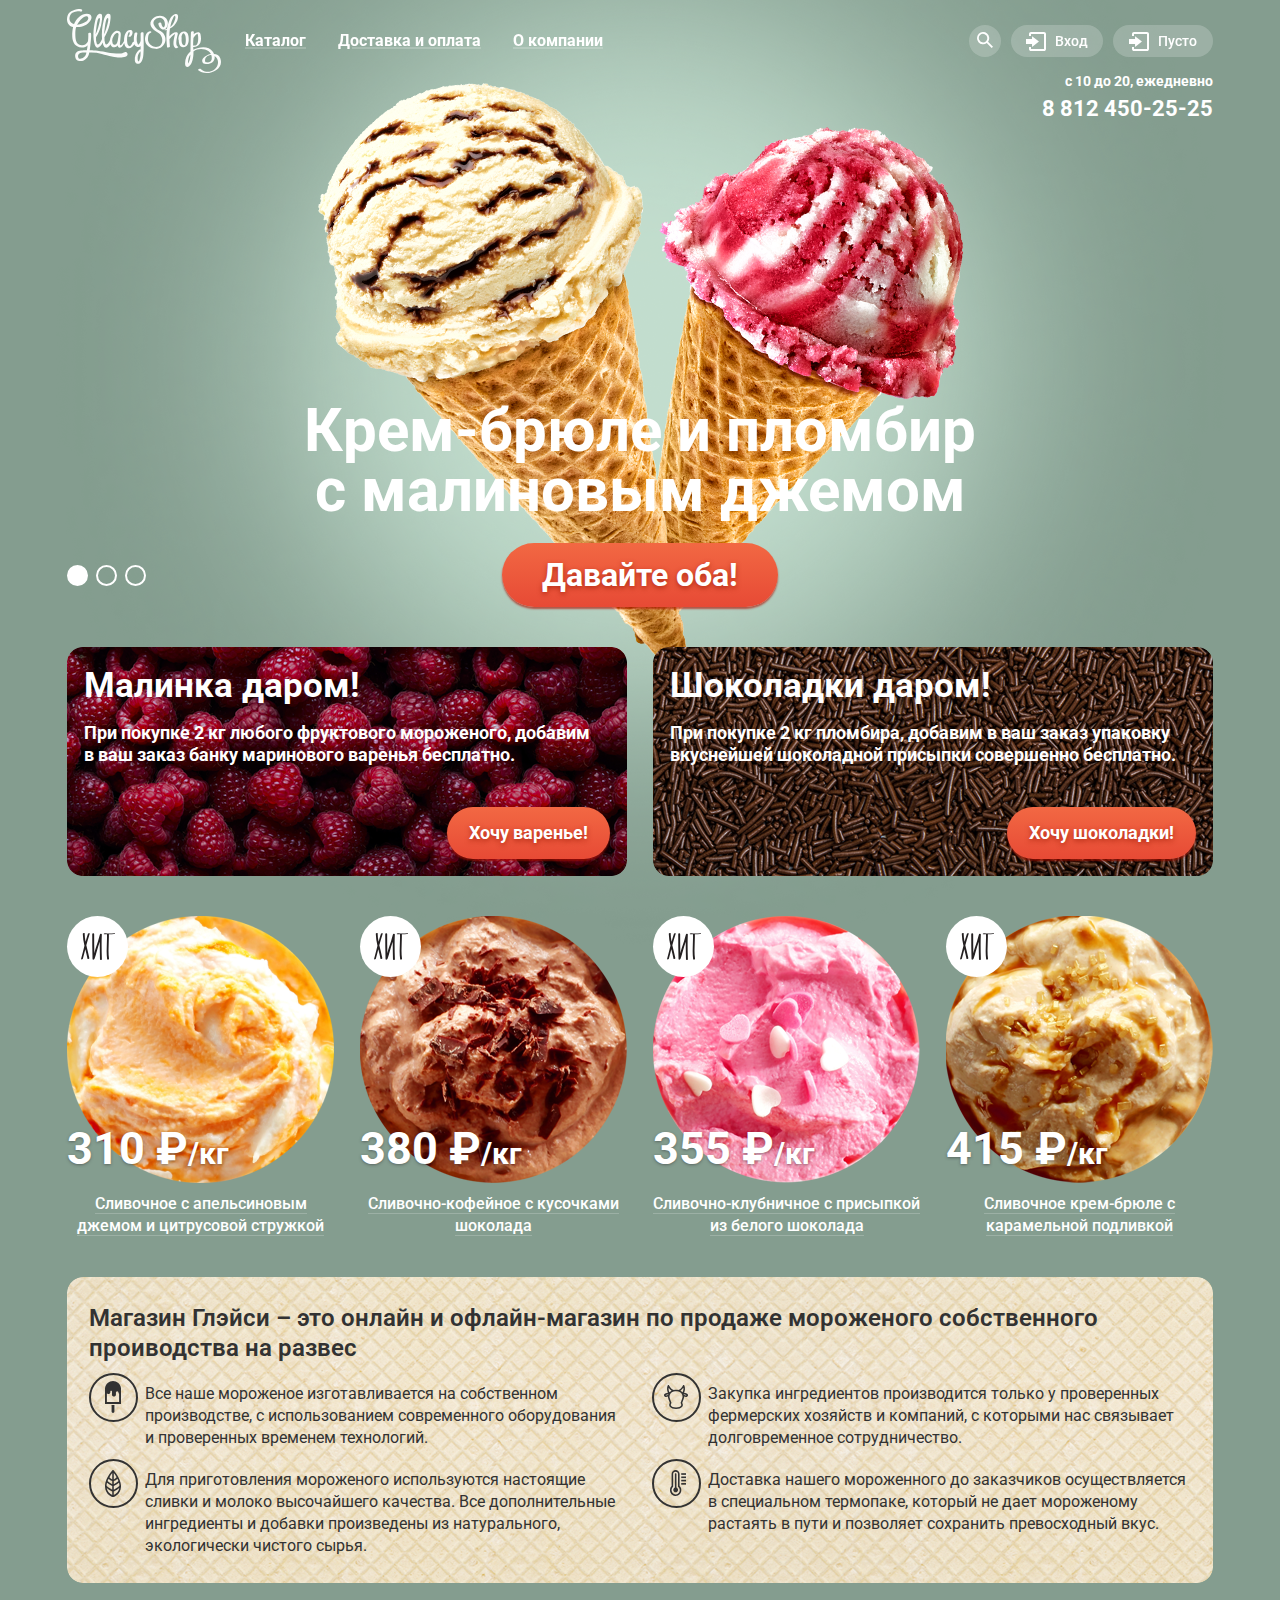
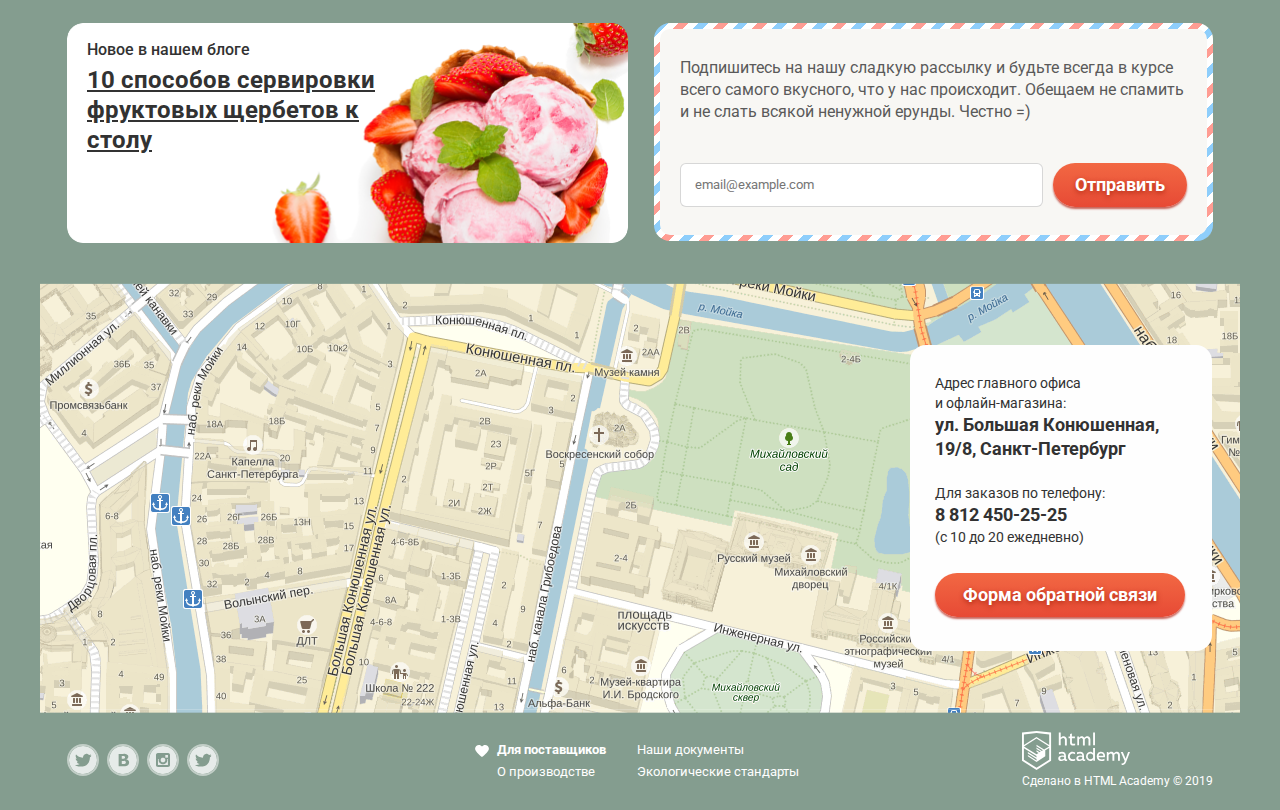
==== commit 30bd1283: "Убрал лишние пробелы; Перенес форму "feedback" из раздела "nav" в корень "header". Это позволило отв" ====
--- a/index.html
+++ b/index.html
@@ -53,6 +53,7 @@
                                 <span>Вход</span>
                             </a>
                         </div>
+
                         <form class="nav__entry-form js-nav-dropdown" action="#" method="get">
                             <input class="nav__entry-input input" type="text" name="post" placeholder="email@example.com">
                             <input class="nav__entry-input input" type="text" name="post" placeholder="......">
@@ -60,7 +61,7 @@
                                 <button class="nav__entry-button button" type="submit">Войти</button>
                                 <div class="nav__entry-links">
                                     <a class="nav__entry-link" href="#">Забыли пароль?</a>
-                                    <span class="nav__entry-link js-nav_entry-link" href="#">Новая регистрация</span>
+                                    <span class="nav__entry-link js-nav_entry-link">Новая регистрация</span>
                                 </div>
                             </div>  
                         </form>
@@ -74,27 +75,14 @@
                                 <span>Пусто</span>
                             </a>
                         </div>
-
-                        <div class="nav__feedback-container">
-                            <form class="nav__feedback" action="#" method="get">
-                                <h2 class="nav__feedback-heading">Мы обязательно вам ответим!</h2>
-                                <input class="nav__feedback-input input" type="text" name="post" placeholder="Имя Фамилия">
-                                <input class="nav__feedback-input input" type="text" name="post" placeholder="email@example.com">
-                                <textarea class="nav__feedback-textarea input" type="text" name="post" placeholder="В свободной форме"></textarea>
-                                <div class="nav__feedback-flex">
-                                    <button class="nav__feedback-button button" type="submit">Отправить</button>  
-                                </div> 
-                            </form>
-                        </div>
-
-                    </div>
-                    
+                    </div>
                 </div>
 
                 <div class="nav__contacts">
                     <div class="item-time">с 10 до 20, ежедневно</div>
                     <div class="item-tel">8 812 450-25-25</div>
                 </div>
+
             </nav>
             <section class="performance">
                 <div class="performance__controls hiden slide-current">
@@ -114,7 +102,20 @@
                     <button class="performance__bullet" type="button"></button>
                     <button class="performance__bullet" type="button"></button>
                 </div>
-            </section>  
+            </section>
+            
+            <div class="feedback">
+                <form class="feedback__form" action="#" method="get">
+                    <h2 class="feedback__form-heading">Мы обязательно вам ответим!</h2>
+                    <button class="feedback__form-close"><span>+</span></button>
+                    <input class="feedback__form-input input" type="text" name="post" placeholder="Имя Фамилия">
+                    <input class="feedback__form-input input" type="text" name="post" placeholder="email@example.com">
+                    <textarea class="feedback__form-textarea input" type="text" name="post" placeholder="В свободной форме"></textarea>
+                    <div class="feedback__form-flex">
+                        <button class="feedback__form-button button" type="submit">Отправить</button>  
+                    </div> 
+                </form>
+            </div>      
     </header>
     <main class="container">
         <section class="promo">
--- a/scss/style.css
+++ b/scss/style.css
@@ -73,12 +73,10 @@
 }
 
 /*--------------------*/
-/* @extend %b; */
 body {
-  /* Прибиваю футер */
   display: flex;
   flex-direction: column;
-  font-family: "Roboto", "Arial", sans-serif;
+  font-family: "Roboto", sans-serif;
 }
 body img {
   max-width: 100%;
@@ -86,7 +84,6 @@
 
 .button {
   display: inline-block;
-  /* padding: 10px 14px; */
   text-align: center;
   /* текст */
   font-weight: bold;
@@ -149,13 +146,13 @@
   /* Entry */
   /* _______________________________*/
   /* Basket */
-  /* _______________________________*/
-  /* feedback на странице каталога */
 }
 .nav__container {
   display: flex;
   justify-content: space-between;
   align-items: center;
+  position: relative;
+  z-index: 4;
 }
 .nav__work {
   display: flex;
@@ -270,7 +267,6 @@
   z-index: 1;
 }
 .nav__entry-input {
-  /* Здесь тоже не нужна ширина? */
   width: 241px;
   height: 44px;
 }
@@ -397,36 +393,137 @@
   line-height: 24px;
   color: #FFFFFF;
 }
-.nav__feedback-container {
+
+.menu {
+  position: relative;
+  display: flex;
+  z-index: 1;
+}
+.menu__link {
+  display: block;
+  font-weight: bold;
+  font-size: 16px;
+  line-height: 18px;
+  padding: 6px 13px;
+  margin-right: 6px;
+  color: #FFFFFF;
+  text-decoration: underline 1.5px solid rgba(255, 255, 255, 0.2);
+}
+.menu .link-catalog {
+  color: #fff;
+  background: #D07058;
+  border-radius: 26px;
+  text-decoration: none;
+}
+.menu__submenu {
   display: none;
+  width: 143px;
+  position: absolute;
+  left: -4px;
+  top: 34px;
+  background: #FFFFFF;
+  box-shadow: 0px 20px 20px rgba(0, 0, 0, 0.4);
+  border-radius: 4px;
+}
+.menu .link__submenu {
+  display: flex;
+  align-items: center;
+  height: 27px;
+  font-size: 14px;
+  line-height: 16px;
+  color: #323232;
+  margin-top: 4.5px;
+  padding-left: 20px;
+}
+.menu .link__submenu:first-child {
+  font-weight: bold;
+  line-height: 18px;
+  margin: 6px 0 6px 0;
+  /* Разделитель */
+}
+.menu .link__submenu:first-child::after {
+  content: "";
+  position: absolute;
+  top: 30px;
+  left: 7px;
+  display: inline-block;
+  width: 128px;
+  height: 1px;
+  background-color: rgba(50, 50, 50, 0.2);
+}
+.menu .link__submenu:first-child:hover::after {
+  display: none;
+}
+.menu .link__submenu:last-child {
+  margin-bottom: 6px;
+}
+.menu .link__submenu:hover {
+  background-color: #FBDED7;
+  border-radius: 4px;
+}
+.menu .link__submenu:active {
+  background-color: #F6B5A5;
+}
+.menu .link__submenu-active {
+  color: #fff;
+  background-color: #D07058;
+}
+.menu .link__submenu-active:hover, .menu .link__submenu-active:active {
+  background-color: #D07058;
+}
+.menu .link-js-active {
+  color: #323232;
+  background: #FFFFFF;
+  border-radius: 26px;
+}
+
+.feedback {
+  display: flex;
+  justify-content: center;
+  align-items: center;
   position: fixed;
-  top: 330px;
-  right: calc(50% - 239px);
+  top: 50px;
+  z-index: 3;
+  width: 1200px;
+  height: 100%;
+}
+.feedback__form {
+  display: none;
+  flex-direction: column;
+  position: relative;
   width: 478px;
   height: 441px;
   background: #F8F7F4;
   box-shadow: 0px 20px 20px rgba(0, 0, 0, 0.4);
   border-radius: 4px;
-  z-index: 3;
   padding: 23px;
 }
-.nav__feedback {
-  display: flex;
-  flex-direction: column;
-}
-.nav__feedback-heading {
+.feedback__form-heading {
   font-weight: 600;
   font-size: 24px;
   line-height: 28px;
   color: #323232;
   margin-bottom: 24px;
 }
-.nav__feedback-input {
+.feedback__form-close {
+  display: block;
+  position: absolute;
+  top: 1%;
+  left: 92%;
+  background: #F8F7F4;
+  padding: 5px;
+}
+.feedback__form-close span {
+  display: block;
+  transform: rotate(45deg);
+  font-size: 36px;
+}
+.feedback__form-input {
   width: 267px;
   height: 44px;
   margin-bottom: 20px;
 }
-.nav__feedback-textarea {
+.feedback__form-textarea {
   min-width: 100%;
   max-width: 100%;
   min-height: 154px;
@@ -434,103 +531,25 @@
   margin-bottom: 20px;
   padding: 15px;
 }
-.nav__feedback-flex {
+.feedback__form-flex {
   display: flex;
   justify-content: flex-end;
 }
-.nav__feedback-button {
+.feedback__form-button {
   width: 140px;
   height: 44px;
 }
-
-.menu {
-  position: relative;
-  display: flex;
-  z-index: 1;
-  /* &__main:hover .menu__submenu {
-  	display: block;
-  }
-  */
-  /* &__catalog:hover .menu__submenu {
-  	display: block;
-  } */
-}
-.menu__link {
-  display: block;
-  font-weight: bold;
-  font-size: 16px;
-  line-height: 18px;
-  padding: 6px 13px;
-  margin-right: 6px;
-  color: #FFFFFF;
-  text-decoration: underline 1.5px solid rgba(255, 255, 255, 0.2);
-}
-.menu .link-catalog {
-  color: #fff;
-  background: #D07058;
-  border-radius: 26px;
-  text-decoration: none;
-}
-.menu__submenu {
-  display: none;
-  width: 143px;
-  position: absolute;
-  left: -4px;
-  top: 34px;
-  background: #FFFFFF;
-  box-shadow: 0px 20px 20px rgba(0, 0, 0, 0.4);
+.feedback .input {
+  background: #FFF;
+  border: 1px solid #D3D3D2;
   border-radius: 4px;
-}
-.menu .link__submenu {
-  display: flex;
-  align-items: center;
-  height: 27px;
   font-size: 14px;
   line-height: 16px;
-  color: #323232;
-  margin-top: 4.5px;
-  padding-left: 20px;
-}
-.menu .link__submenu:first-child {
-  font-weight: bold;
-  line-height: 18px;
-  margin: 6px 0 6px 0;
-  /* Разделитель */
-}
-.menu .link__submenu:first-child::after {
-  content: "";
-  position: absolute;
-  top: 30px;
-  left: 7px;
-  display: inline-block;
-  width: 128px;
-  height: 1px;
-  background-color: rgba(50, 50, 50, 0.2);
-}
-.menu .link__submenu:first-child:hover::after {
-  display: none;
-}
-.menu .link__submenu:last-child {
-  margin-bottom: 6px;
-}
-.menu .link__submenu:hover {
-  background-color: #FBDED7;
-  border-radius: 4px;
-}
-.menu .link__submenu:active {
-  background-color: #F6B5A5;
-}
-.menu .link__submenu-active {
-  color: #fff;
-  background-color: #D07058;
-}
-.menu .link__submenu-active:hover, .menu .link__submenu-active:active {
-  background-color: #D07058;
-}
-.menu .link-js-active {
-  color: #323232;
-  background: #FFFFFF;
-  border-radius: 26px;
+  outline: 0;
+  padding-left: 15px;
+}
+.feedback .input:hover {
+  box-shadow: 0 0 1px 2px #d7d7d7;
 }
 
 .performance {
@@ -556,7 +575,6 @@
 .performance__button {
   font-size: 32px;
   line-height: 44px;
-  /* identical to box height, or 137% */
   color: #FFFFFF;
   padding: 10px 40px;
 }
@@ -603,7 +621,6 @@
   font-weight: bold;
   font-size: 35px;
   line-height: 41px;
-  /* identical to box height, or 117% */
   color: #FFFFFF;
   margin-bottom: 16px;
 }
@@ -611,7 +628,6 @@
   font-weight: bold;
   font-size: 18px;
   line-height: 22px;
-  /* or 122% */
   color: #FFFFFF;
   margin-bottom: 41px;
 }
@@ -696,7 +712,6 @@
   font-weight: bold;
   font-size: 45px;
   line-height: 45px;
-  /* or 100% */
   color: #FFFFFF;
   text-shadow: 0px 1px 3px rgba(49, 50, 53, 0.5);
 }
@@ -704,7 +719,6 @@
   font-weight: bold;
   font-size: 30px;
   line-height: 35px;
-  /* or 117% */
   color: #FFFFFF;
   text-shadow: 0px 1px 3px rgba(49, 50, 53, 0.5);
 }
@@ -712,7 +726,6 @@
   font-weight: 500;
   font-size: 16px;
   line-height: 22px;
-  /* or 137% */
   text-align: center;
   color: #FFFFFF;
   z-index: 1;
@@ -752,9 +765,7 @@
   font-weight: 600;
   font-size: 24px;
   line-height: 30px;
-  /* or 125% */
   color: #323232;
-  /* padding: 24px 22px 0; */
 }
 .about__items {
   display: grid;
@@ -774,7 +785,6 @@
 .about__text {
   font-size: 16px;
   line-height: 22px;
-  /* or 137% */
   color: #323232;
   padding: 20px 0 0 56px;
 }
@@ -804,7 +814,6 @@
   font-weight: 500;
   font-size: 16px;
   line-height: 22px;
-  /* or 137% */
   color: #323232;
   margin-bottom: 4px;
 }
@@ -813,7 +822,6 @@
   font-weight: bold;
   font-size: 24px;
   line-height: 30px;
-  /* or 125% */
   color: #323232;
   text-decoration: underline;
 }
@@ -896,7 +904,6 @@
   font-weight: normal;
   font-size: 14px;
   line-height: 20px;
-  /* or 143% */
   color: #323232;
   margin-top: -4px;
   margin-bottom: 26px;
@@ -905,7 +912,6 @@
   font-weight: bold;
   font-size: 18px;
   line-height: 24px;
-  /* or 133% */
   color: #323232;
 }
 .map__button {
@@ -964,7 +970,6 @@
   font-weight: normal;
   font-size: 13px;
   line-height: 18px;
-  /* or 138% */
   color: #FFFFFF;
   padding: 2px 0 2px 22px;
 }
@@ -988,7 +993,6 @@
   font-weight: normal;
   font-size: 12px;
   line-height: 18px;
-  /* or 150% */
   color: #FFFFFF;
 }
 
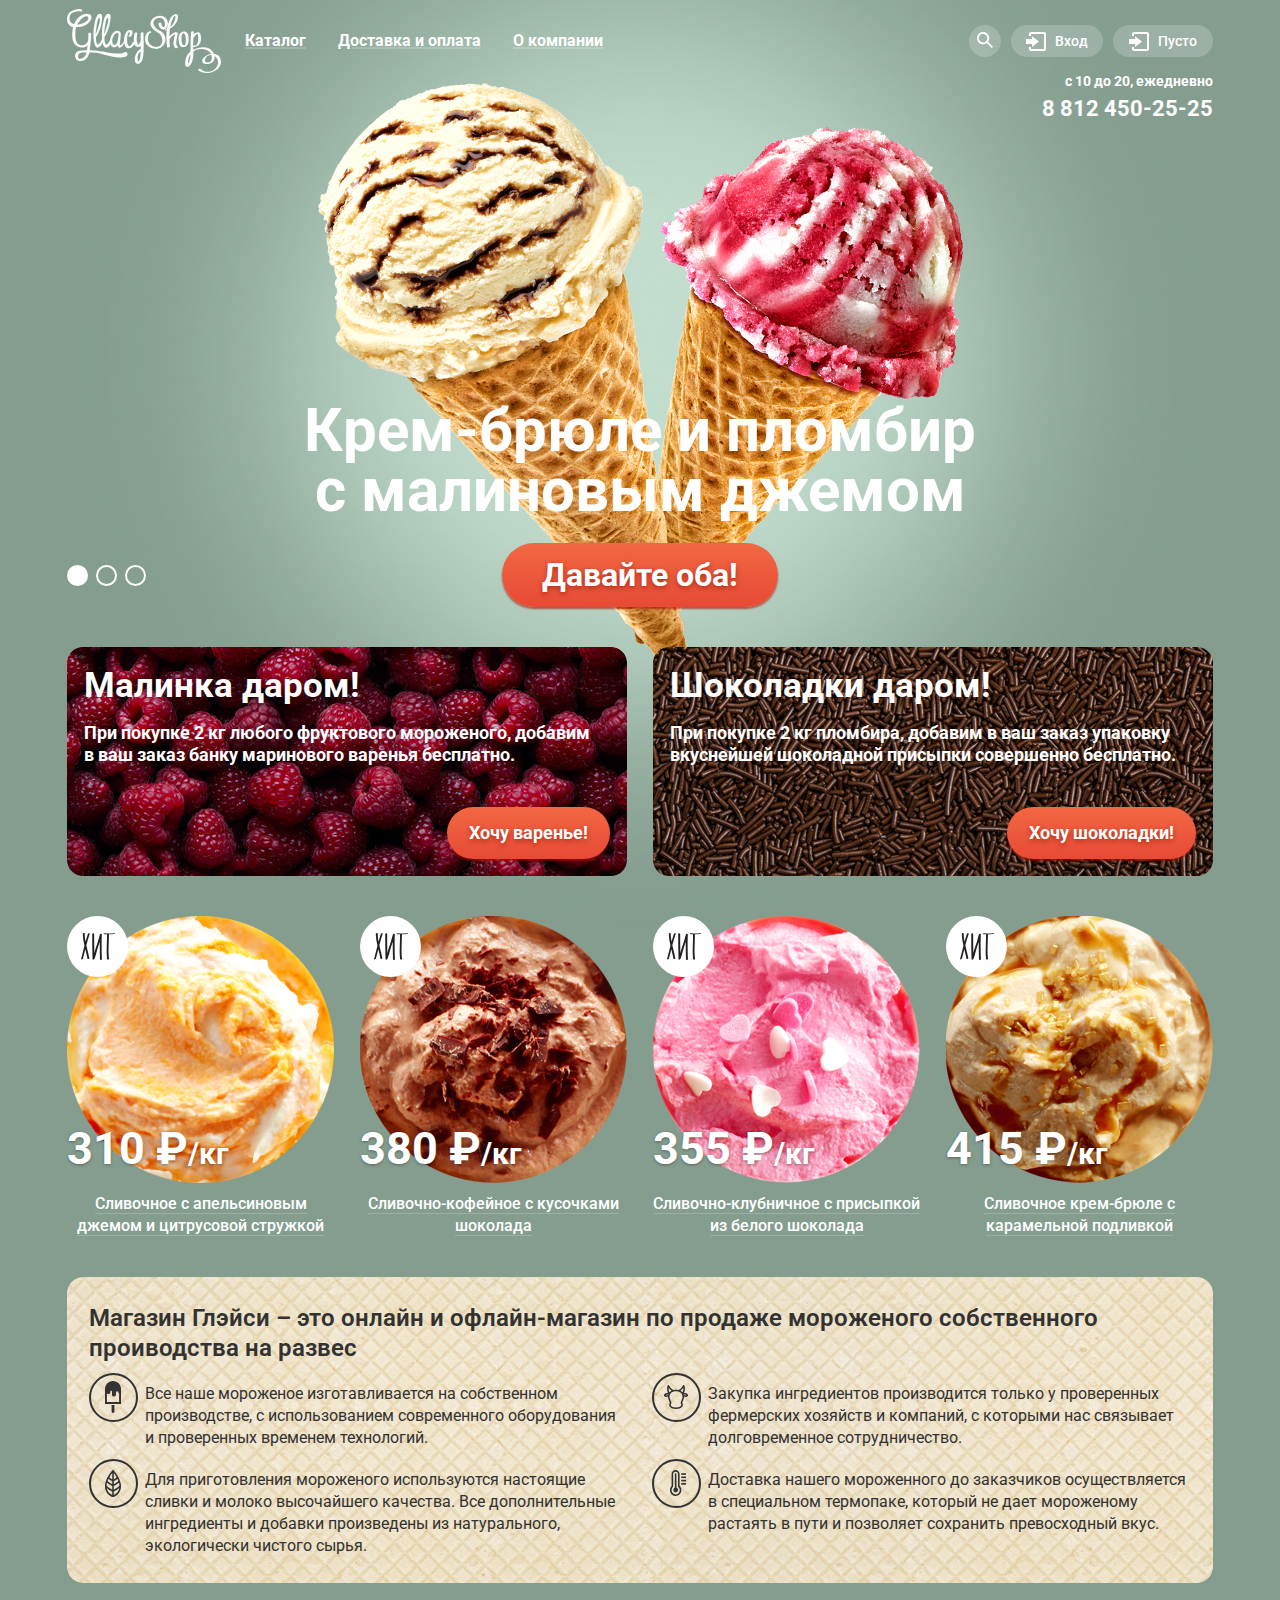
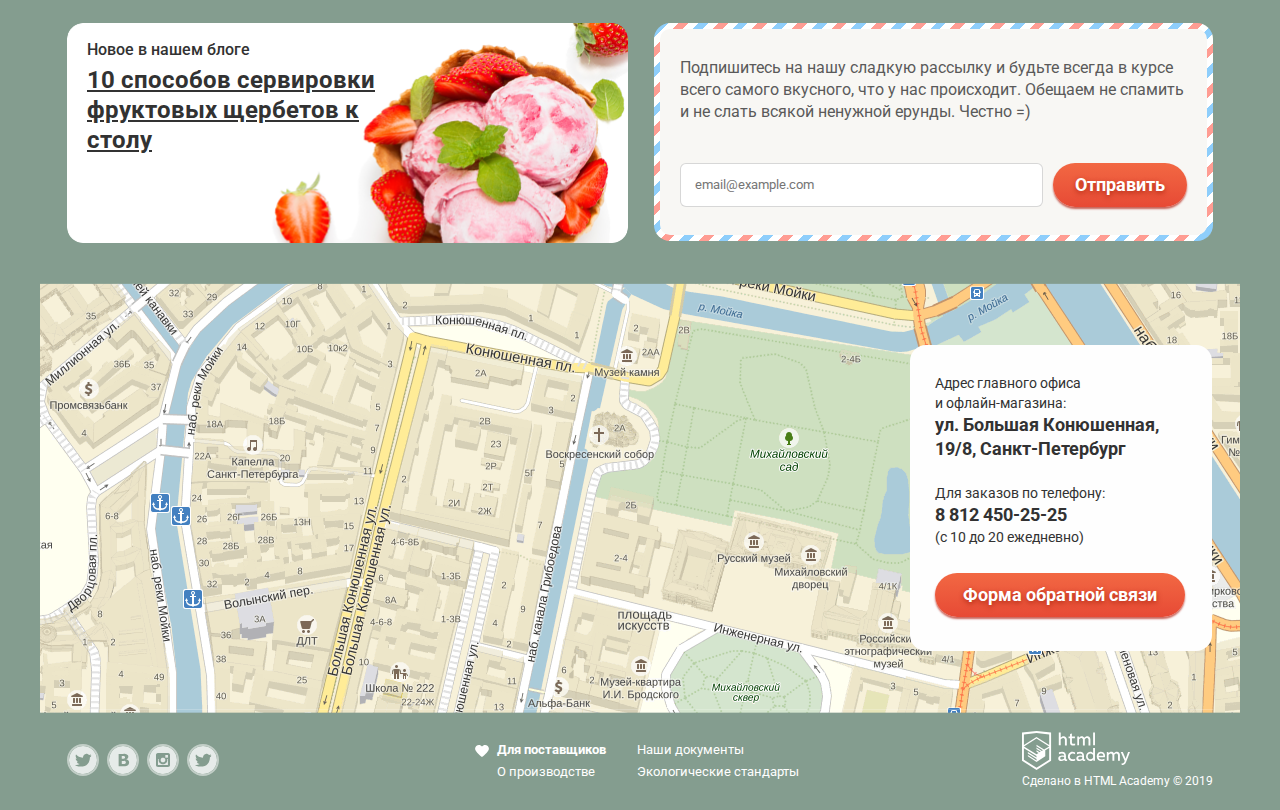
==== commit f38d614c: "Убрал пробелы" ====
--- a/index.html
+++ b/index.html
@@ -1,286 +1,357 @@
 <!DOCTYPE html>
 <html>
+
 <head>
-    <meta charset="utf-8">
-    <meta name="viewport" content="width=device-width, initial-scale=1">
-    <link href="https://fonts.googleapis.com/css2?family=Roboto:wght@400;700;900&amp;display=swap" rel="stylesheet">
-    <link rel="stylesheet" type="text/css" href="./scss/style.css">
-    <title>GllacyShop</title>
+   <meta charset="utf-8">
+   <meta name="viewport" content="width=device-width, initial-scale=1">
+   <link href="https://fonts.googleapis.com/css2?family=Roboto:wght@400;700;900&amp;display=swap" rel="stylesheet">
+   <link rel="stylesheet" type="text/css" href="./scss/style.css">
+   <title>GllacyShop</title>
 </head>
+
 <body class="site__bg-1">
-    <header class="container">
-            <nav class="nav">
-                <div class="nav__container">
-                    <div class="nav__work"> 
-                        <a class="nav__logo" href="index.html">
-                            <img src="image/main/header/logo.svg" alt="Логотип Glacyshop" width="154" height="64">
-                        </a>
-                        <div class="menu">
-                            <div class="menu__main">
-                                <a class="menu__link js-nav-item" href="index2.html">Каталог</a>
-                                <div class="menu__submenu">
-                                    <a class="link__submenu" href="#">Новинки</a>
-                                    <a class="link__submenu" href="index2.html">Сливочное</a>
-                                    <a class="link__submenu" href="#">Щербеты</a>
-                                    <a class="link__submenu" href="#">Фруктовый лед</a>
-                                    <a class="link__submenu" href="#">Мелорин</a>
-                                </div>
-                            </div>
-                            <a class="menu__link js-nav-item" href="#">Доставка и оплата</a>
-                            <a class="menu__link js-nav-item" href="#">О компании</a>
-                        </div>
-                    </div>
-                    
-                    <div class="nav__entrance">
-
-                        <div class="nav__search item js-nav-item">
-                            <a href='#'>
-                              <svg width='16' height='16' fill='none' xmlns='http://www.w3.org/2000/svg'>
-                                <path class="nav__svg" d='M16 14.665l-4.921-4.932a6.144 6.144 0 00-.994-8.273 6.113 6.113 0 00-8.307.352 6.141 6.141 0 00-.293 8.328 6.11 6.11 0 008.262.937L14.659 16 16 14.665zm-9.918-4.288a4.245 4.245 0 01-3.928-2.63 4.269 4.269 0 01.922-4.643 4.248 4.248 0 014.632-.923 4.253 4.253 0 012.624 3.936 4.274 4.274 0 01-1.247 3.01 4.256 4.256 0 01-3.003 1.25z' fill='#fff'/>
-                              </svg>
-                            </a>
-                        </div>
-                        <form class="nav__search-form js-nav-dropdown" action="#" method="get">
-                            <input class="nav__search-input input" type="text" name="post" placeholder="Крем-брюле">
-                        </form>
-
-
-                        <div class="nav__entry item js-nav-item">
-                            <a class="nav__link" href="#">
-                                <svg width='20' height='19' viewBox='0 0 20 19' fill='none' xmlns='http://www.w3.org/2000/svg'> 
-                                    <path class="nav__svg" d='M6.04 14.88L12.96 9.5L6.04 4.13V7.04H0V11.96H6.04V14.88Z' fill='white'/><path class="nav__svg" d='M18 0H5C4.46957 0 3.96086 0.210714 3.58579 0.585786C3.21071 0.960859 3 1.46957 3 2V4H5V2H18V17H5V15H3V17C3 17.5304 3.21071 18.0391 3.58579 18.4142C3.96086 18.7893 4.46957 19 5 19H18C18.5304 19 19.0391 18.7893 19.4142 18.4142C19.7893 18.0391 20 17.5304 20 17V2C20 1.46957 19.7893 0.960859 19.4142 0.585786C19.0391 0.210714 18.5304 0 18 0Z' fill='white'/>
-                                </svg>
-                                <span>Вход</span>
-                            </a>
-                        </div>
-
-                        <form class="nav__entry-form js-nav-dropdown" action="#" method="get">
-                            <input class="nav__entry-input input" type="text" name="post" placeholder="email@example.com">
-                            <input class="nav__entry-input input" type="text" name="post" placeholder="......">
-                            <div class="nav__entry-flex">
-                                <button class="nav__entry-button button" type="submit">Войти</button>
-                                <div class="nav__entry-links">
-                                    <a class="nav__entry-link" href="#">Забыли пароль?</a>
-                                    <span class="nav__entry-link js-nav_entry-link">Новая регистрация</span>
-                                </div>
-                            </div>  
-                        </form>
-
-                        <div class="nav__basket item js-nav-item js-noform">
-                            <a class="nav__link" href="#">
-                                <svg width='20' height='19' viewBox='0 0 20 19' fill='none' xmlns='http://www.w3.org/2000/svg'>
-                                    <path class="nav__svg" d='M6.04 14.88L12.96 9.5L6.04 4.13V7.04H0V11.96H6.04V14.88Z' fill='white' />
-                                    <path class="nav__svg" d='M18 0H5C4.46957 0 3.96086 0.210714 3.58579 0.585786C3.21071 0.960859 3 1.46957 3 2V4H5V2H18V17H5V15H3V17C3 17.5304 3.21071 18.0391 3.58579 18.4142C3.96086 18.7893 4.46957 19 5 19H18C18.5304 19 19.0391 18.7893 19.4142 18.4142C19.7893 18.0391 20 17.5304 20 17V2C20 1.46957 19.7893 0.960859 19.4142 0.585786C19.0391 0.210714 18.5304 0 18 0Z' fill='white' />
-                                </svg>
-                                <span>Пусто</span>
-                            </a>
-                        </div>
-                    </div>
-                </div>
-
-                <div class="nav__contacts">
-                    <div class="item-time">с 10 до 20, ежедневно</div>
-                    <div class="item-tel">8 812 450-25-25</div>
-                </div>
-
-            </nav>
-            <section class="performance">
-                <div class="performance__controls hiden slide-current">
-                    <h1 class="performance__heading">Крем-брюле и пломбир<br>с малиновым джемом</h1>
-                    <button class="performance__button button">Давайте оба!</button>
-                </div>
-                <div class="performance__controls hiden">
-                    <h1 class="performance__heading">Шоколадный пломбир<br>и лимонный сорбет</h1>
-                    <button class="performance__button button">Давайте оба!</button>
-                </div>
-                <div class="performance__controls hiden">
-                    <h1 class="performance__heading">Пломбир с помадкой<br>и клубничный щербет</h1>
-                    <button class="performance__button button">Давайте оба!</button>
-                </div>
-                <div class="performance__slider">
-                    <button class="performance__bullet current" type="button"></button>
-                    <button class="performance__bullet" type="button"></button>
-                    <button class="performance__bullet" type="button"></button>
-                </div>
-            </section>
-            
-            <div class="feedback">
-                <form class="feedback__form" action="#" method="get">
-                    <h2 class="feedback__form-heading">Мы обязательно вам ответим!</h2>
-                    <button class="feedback__form-close"><span>+</span></button>
-                    <input class="feedback__form-input input" type="text" name="post" placeholder="Имя Фамилия">
-                    <input class="feedback__form-input input" type="text" name="post" placeholder="email@example.com">
-                    <textarea class="feedback__form-textarea input" type="text" name="post" placeholder="В свободной форме"></textarea>
-                    <div class="feedback__form-flex">
-                        <button class="feedback__form-button button" type="submit">Отправить</button>  
-                    </div> 
-                </form>
-            </div>      
-    </header>
-    <main class="container">
-        <section class="promo">
-                <div class="promo__cards">
-                    <div class="promo__card promo__card--left">
-                        <h2 class="promo__title">Малинка даром!</h2>
-                        <p class="promo__text">При покупке 2 кг любого фруктового мороженого, добавим<br>в ваш заказ банку маринового варенья бесплатно.</p>
-                        <a class="button" href="#">Хочу варенье!</a>
-                    </div>
-                    <div class="promo__card promo__card--right">
-                        <h2 class="promo__title">Шоколадки даром!</h2>
-                        <p class="promo__text">При покупке 2 кг пломбира, добавим в ваш заказ упаковку вкуснейшей шоколадной присыпки совершенно бесплатно.</p>
-                        <a class="button" href="#">Хочу шоколадки!</a>
-                    </div>
-                </div>
-        </section>
-        <section class="goods container">
-            <div class="goods__items">
-                <div class="goods__item">
-                    <div class="goods__ice">
-                        <div class="goods__hit">
-                            <object type="image/svg+xml" data="image/main/main/goods/hit.svg"></object>
-                        </div>
-                        <img src="image/main/main/goods/ice_1.png" alt="Сливочное с апельсиновым джемом и цитрусовой стружкой">
-                        <p class="goods__cost">310 ₽<span>/кг</span></p>
-                    </div>
-                    <a class="goods__name" href="#"><span>Сливочное с апельсиновым джемом и цитрусовой стружкой</span></a>
-                    <a class="goods__button button" href="#">Быстрый просмотр</a>
-                </div>
-                <div class="goods__item">
-                    <div class="goods__ice">
-                        <div class="goods__hit">
-                            <object type="image/svg+xml" data="image/main/main/goods/hit.svg"></object>
-                        </div>
-                        <img src="image/main/main/goods/ice_2.png" alt="Сливочно-кофейное с кусочками шоколада">
-                        <p class="goods__cost">380 ₽<span>/кг</span></p>
-                    </div>
-                    <a class="goods__name" href="#"><span>Сливочно-кофейное с кусочками шоколада</span></a>
-                    <a class="goods__button button" href="#">Быстрый просмотр</a>
-                </div>
-                <div class="goods__item">
-                    <div class="goods__ice">
-                        <div class="goods__hit">
-                            <object type="image/svg+xml" data="image/main/main/goods/hit.svg"></object>
-                        </div>
-                        <img src="image/main/main/goods/ice_3.png" alt="Сливочно-клубничное с присыпкой из белого шоколада">
-                        <p class="goods__cost">355 ₽<span>/кг</span></p>
-                    </div>
-                    <a class="goods__name" href="#"><span>Сливочно-клубничное с присыпкой из белого шоколада</span></a>
-                    <a class="goods__button button" href="#">Быстрый просмотр</a>
-                </div>
-                <div class="goods__item">
-                    <div class="goods__ice">
-                        <div class="goods__hit">
-                            <object type="image/svg+xml" data="image/main/main/goods/hit.svg"></object>
-                        </div>
-                        <img src="image/main/main/goods/ice_4.png" alt="Сливочное крем-брюле с карамельной подливкой">
-                        <p class="goods__cost">415 ₽<span>/кг</span></p>
-                    </div>
-                    <a class="goods__name" href="#"><span>Сливочное крем-брюле с карамельной подливкой</span></a>
-                    <a class="goods__button button" href="#">Быстрый просмотр</a>
-                </div>
-            </div>
-        </section>
-        <section class="about container">
-            <div class="about__inner">
-                <h2 class="about__title">Магазин Глэйси – это онлайн и офлайн-магазин по продаже мороженого собственного проиводства на развес</h2>
-                <div class="about__items">
-                    <div class="about__item">
-                        <object class="about__logo" type="image/svg+xml" data="image/main/main/about/pic_1.svg"></object>
-                        <p class="about__text">Все наше мороженое изготавливается на собственном производстве, с использованием современного оборудования<br>и проверенных временем технологий.</p>
-                    </div>
-                    <div class="about__item">
-                        <object class="about__logo about__logo--move" type="image/svg+xml" data="image/main/main/about/pic_2.svg"></object>
-                        <p class="about__text about__text--move">Закупка ингредиентов производится только у проверенных фермерских хозяйств и компаний, с которыми нас связывает долговременное сотрудничество.</p>
-                    </div>
-                    <div class="about__item">
-                        <object class="about__logo" type="image/svg+xml" data="image/main/main/about/pic_3.svg"></object>
-                        <p class="about__text">Для приготовления мороженого используются настоящие<br>сливки и молоко высочайшего качества. Все дополнительные ингредиенты и добавки произведены из натурального, экологически чистого сырья.</p>
-                    </div>
-                    <div class="about__item">
-                        <object class="about__logo about__logo--move" type="image/svg+xml" data="image/main/main/about/pic_4.svg"></object>
-                        <p class="about__text about__text--move">Доставка нашего мороженного до заказчиков осуществляется<br>в специальном термопаке, который не дает мороженому<br>растаять в пути и позволяет сохранить превосходный вкус.
-                        </p>
-                    </div>
-                </div>
-            </div>
-        </section>
-        <section class="news container">
-            <div class="news__cards">
-                <div class="news__card-left">
-                    <h3 class="news__title">Новое в нашем блоге</h3>
-                    <a class="news__link" href="#">10 способов сервировки<br>фруктовых щербетов к<br>столу</a>
-                </div>
-                <div class="news__card-right">
-                    <div class="news__inner">
-                        <p class="news__text">Подпишитесь на нашу сладкую рассылку и будьте всегда в курсе всего самого вкусного, что у нас происходит. Обещаем не спамить и не слать всякой ненужной ерунды. Честно =&#41</p>
-                        <div class="news__subscribe">
-                            <form class="news__form" action="#" method="get">
-                                <input class="news__input" type="text" name="post" placeholder="email@example.com">
-                                <button class="news__button button" type="submit">Отправить</button>
-                            </form>
-                        </div>
-                    </div>
-                </div>
-            </div>
-        </section>
-        <section class="map">
-            <div class="map__feedback">
-                <p class="map__title">Адрес главного офиса<br>и офлайн-магазина:<br><span class="map__content">ул. Большая Конюшенная,<br>19/8, Санкт-Петербург</span></p>
-                <p class="map__title">Для заказов по телефону:<br><a class="map__content" href="tel:+78124502525">8 812 450-25-25</a><br>(с 10 до 20 ежедневно)</p>
-                <a class="map__button button" href="#">Форма обратной связи</a>
-            </div>
-        </section>
-    </main>
-    <footer class="container">
-        <section class="footer">
-            <div class="footer__inner">
-                <div class="footer__social">
-                    <a class="footer__network" href="https:/facebook.com">
-                        <svg class="footer__svg" width='32' height='32' viewBox='0 0 32 32' fill='none' xmlns='http://www.w3.org/2000/svg'><path d='M16 0C12.8355 0 9.74207 0.938384 7.11088 2.69649C4.4797 4.45459 2.42894 6.95345 1.21793 9.87706C0.0069325 12.8007 -0.309921 16.0177 0.307443 19.1214C0.924806 22.2251 2.44866 25.0761 4.6863 27.3137C6.92394 29.5513 9.77487 31.0752 12.8786 31.6926C15.9823 32.3099 19.1993 31.9931 22.1229 30.7821C25.0466 29.5711 27.5454 27.5203 29.3035 24.8891C31.0616 22.2579 32 19.1645 32 16C32 11.7565 30.3143 7.68687 27.3137 4.68629C24.3131 1.68571 20.2435 0 16 0ZM23.94 12.81C23.69 19.33 20.48 23.64 12.94 23.51H12.46C12.01 23.51 7.91001 23.07 7.11001 21.69C8.8989 21.9555 10.7228 21.5494 12.23 20.55C11.18 20.26 9.31001 20.09 8.98001 17.7C9.39279 17.8642 9.84415 17.9058 10.28 17.82C9.00001 17 7.53001 16.3 7.61001 14.17C8.02796 14.4893 8.54454 14.652 9.07001 14.63C8.30001 14.4 6.92001 11.39 8.07001 9.85C10.07 11.64 12.14 13.33 15.87 13.49C16.1 11.28 17.11 9.79 19.04 9.17C19.7375 8.93332 20.4908 8.91568 21.1986 9.11946C21.9065 9.32323 22.5351 9.73867 23 10.31C23.74 10.08 24.45 9.84 25.19 9.62C25.1758 9.95711 25.0846 10.2865 24.9234 10.5829C24.7622 10.8793 24.5353 11.1349 24.26 11.33C24.5167 11.3601 24.7768 11.3336 25.0221 11.2524C25.2674 11.1712 25.492 11.0372 25.68 10.86C25.5628 11.2985 25.3443 11.7034 25.0421 12.0421C24.7399 12.3808 24.3624 12.6438 23.94 12.81Z'fill='white' fill-opacity='0.8' />
-                        </svg>
-                    </a>
-                    <a class="footer__network" href="https://vk.com/feed">
-                        <svg class="footer__svg" width='32' height='32' viewBox='0 0 32 32' fill='none' xmlns='http://www.w3.org/2000/svg'><path d='M16.64 14.49C16.9652 14.4904 17.2875 14.4293 17.59 14.31C17.8645 14.2077 18.0922 14.0085 18.23 13.75C18.3343 13.4964 18.3854 13.2241 18.38 12.95C18.376 12.7057 18.3143 12.4659 18.2 12.25C18.0714 12.0066 17.8523 11.8235 17.59 11.74C17.2687 11.627 16.9306 11.5695 16.59 11.57H14.59V14.57H15.16C15.75 14.52 16.24 14.51 16.64 14.49Z'fill='white' fill-opacity='0.8' /><path d='M18.12 17.08C17.751 17.0101 17.3752 16.9832 17 17H14.61V20.5H17.06C17.4757 20.4953 17.8865 20.4104 18.27 20.25C18.591 20.1392 18.8632 19.9199 19.04 19.63C19.1865 19.3527 19.2621 19.0436 19.26 18.73C19.2753 18.3782 19.1848 18.0298 19 17.73C18.7922 17.4167 18.4806 17.1865 18.12 17.08Z' fill='white' fill-opacity='0.8' /><path d='M16 0C12.8355 0 9.74207 0.938384 7.11088 2.69649C4.4797 4.45459 2.42894 6.95345 1.21793 9.87706C0.0069325 12.8007 -0.309921 16.0177 0.307443 19.1214C0.924806 22.2251 2.44866 25.0761 4.6863 27.3137C6.92394 29.5513 9.77487 31.0752 12.8786 31.6926C15.9823 32.3099 19.1993 31.9931 22.1229 30.7821C25.0466 29.5711 27.5454 27.5203 29.3035 24.8891C31.0616 22.2579 32 19.1645 32 16C32 11.7565 30.3143 7.68687 27.3137 4.68629C24.3131 1.68571 20.2435 0 16 0ZM22.6 20.53C22.3376 21.056 21.9537 21.5119 21.48 21.86C20.9342 22.2714 20.3122 22.5705 19.65 22.74C18.8286 22.9383 17.9848 23.029 17.14 23.01H11V9H16.45C17.2781 8.9868 18.1063 9.02354 18.93 9.11C19.473 9.19401 19.9994 9.36273 20.49 9.61C20.9868 9.84615 21.4013 10.2258 21.68 10.7C21.9455 11.1728 22.0801 11.7079 22.07 12.25C22.0819 12.8916 21.8931 13.5209 21.53 14.05C21.1452 14.588 20.6142 15.0045 20 15.25V15.32C20.8272 15.4588 21.5898 15.8541 22.18 16.45C22.7295 17.0712 23.0163 17.8815 22.98 18.71C23.0043 19.3386 22.8738 19.9636 22.6 20.53Z' fill='white' fill-opacity='0.8' />
-                        </svg>
-                    </a>
-                    <a class="footer__network" href="https://www.instagram.com">
-                        <svg class="footer__svg" width='32' height='32' viewBox='0 0 32 32' fill='none' xmlns='http://www.w3.org/2000/svg'>
-                        <g opacity='0.8'><path d='M20.92 16C20.92 17.3155 20.3974 18.5771 19.4673 19.5072C18.5371 20.4374 17.2755 20.96 15.96 20.96C14.6445 20.96 13.3829 20.4374 12.4528 19.5072C11.5226 18.5771 11 17.3155 11 16C11.001 15.6158 11.048 15.233 11.14 14.86H10.24V21.7H21.64V14.86H20.74C20.8406 15.2325 20.901 15.6147 20.92 16Z' fill='white' /><path d='M16 18.66C16.5252 18.656 17.0375 18.4967 17.4723 18.202C17.9071 17.9073 18.245 17.4905 18.4432 17.0042C18.6415 16.5178 18.6913 15.9836 18.5864 15.4689C18.4816 14.9542 18.2266 14.4821 17.8539 14.1121C17.4811 13.7421 17.0071 13.4908 16.4916 13.3897C15.9762 13.2887 15.4424 13.3425 14.9575 13.5445C14.4726 13.7464 14.0584 14.0873 13.7669 14.5243C13.4755 14.9613 13.32 15.4748 13.32 16C13.3213 16.3506 13.3917 16.6976 13.5271 17.021C13.6625 17.3444 13.8602 17.638 14.1091 17.8851C14.358 18.1321 14.653 18.3276 14.9775 18.4606C15.3019 18.5936 15.6494 18.6613 16 18.66Z' fill='white' /><path d='M21.68 10.3H18.64V13.34H21.68V10.3Z' fill='white' /><path d='M16 0C12.8355 0 9.74207 0.938384 7.11088 2.69649C4.4797 4.45459 2.42894 6.95345 1.21793 9.87706C0.0069325 12.8007 -0.309921 16.0177 0.307443 19.1214C0.924806 22.2251 2.44866 25.0761 4.6863 27.3137C6.92394 29.5513 9.77487 31.0752 12.8786 31.6926C15.9823 32.3099 19.1993 31.9931 22.1229 30.7821C25.0466 29.5711 27.5454 27.5203 29.3035 24.8891C31.0616 22.2579 32 19.1645 32 16C32 11.7565 30.3143 7.68687 27.3137 4.68629C24.3131 1.68571 20.2435 0 16 0ZM24 21.7C24.0027 22.0045 23.9444 22.3064 23.8285 22.588C23.7127 22.8696 23.5416 23.1251 23.3253 23.3395C23.1091 23.5539 22.8521 23.7228 22.5695 23.8362C22.2869 23.9497 21.9845 24.0054 21.68 24H10.28C9.97928 23.9987 9.68175 23.9382 9.40442 23.8219C9.12709 23.7056 8.87537 23.5358 8.66366 23.3222C8.45194 23.1086 8.28436 22.8554 8.17049 22.5771C8.05662 22.2988 7.99869 22.0007 8.00001 21.7V10.3C7.99869 9.99927 8.05662 9.70123 8.17049 9.42289C8.28436 9.14455 8.45194 8.89137 8.66366 8.67779C8.87537 8.46422 9.12709 8.29443 9.40442 8.17814C9.68175 8.06184 9.97928 8.00131 10.28 8H21.67C21.9749 7.99467 22.2778 8.0503 22.561 8.16362C22.8441 8.27694 23.1017 8.44568 23.3188 8.65992C23.5358 8.87416 23.7079 9.12959 23.8249 9.41123C23.9418 9.69287 24.0014 9.99504 24 10.3V21.7Z' fill='white' /></g>
-                        </svg>
-                    </a>
-                    <a class="footer__network" href="https://twitter.com">
-                        <svg class="footer__svg" width='32' height='32' viewBox='0 0 32 32' fill='none' xmlns='http://www.w3.org/2000/svg'><path d='M16 0C12.8355 0 9.74207 0.938384 7.11088 2.69649C4.4797 4.45459 2.42894 6.95345 1.21793 9.87706C0.0069325 12.8007 -0.309921 16.0177 0.307443 19.1214C0.924806 22.2251 2.44866 25.0761 4.6863 27.3137C6.92394 29.5513 9.77487 31.0752 12.8786 31.6926C15.9823 32.3099 19.1993 31.9931 22.1229 30.7821C25.0466 29.5711 27.5454 27.5203 29.3035 24.8891C31.0616 22.2579 32 19.1645 32 16C32 11.7565 30.3143 7.68687 27.3137 4.68629C24.3131 1.68571 20.2435 0 16 0ZM23.94 12.81C23.69 19.33 20.48 23.64 12.94 23.51H12.46C12.01 23.51 7.91001 23.07 7.11001 21.69C8.8989 21.9555 10.7228 21.5494 12.23 20.55C11.18 20.26 9.31001 20.09 8.98001 17.7C9.39279 17.8642 9.84415 17.9058 10.28 17.82C9.00001 17 7.53001 16.3 7.61001 14.17C8.02796 14.4893 8.54454 14.652 9.07001 14.63C8.30001 14.4 6.92001 11.39 8.07001 9.85C10.07 11.64 12.14 13.33 15.87 13.49C16.1 11.28 17.11 9.79 19.04 9.17C19.7375 8.93332 20.4908 8.91568 21.1986 9.11946C21.9065 9.32323 22.5351 9.73867 23 10.31C23.74 10.08 24.45 9.84 25.19 9.62C25.1758 9.95711 25.0846 10.2865 24.9234 10.5829C24.7622 10.8793 24.5353 11.1349 24.26 11.33C24.5167 11.3601 24.7768 11.3336 25.0221 11.2524C25.2674 11.1712 25.492 11.0372 25.68 10.86C25.5628 11.2985 25.3443 11.7034 25.0421 12.0421C24.7399 12.3808 24.3624 12.6438 23.94 12.81Z'fill='white' fill-opacity='0.8' />
-                        </svg>
-                    </a>
-                </div>
-                <div class="footer__links">
-                    <a class="footer__link" href="#">Для поставщиков</a>
-                    <a class="footer__link" href="#">Наши документы</a>
-                    <a class="footer__link" href="#">О производстве</a>
-                    <a class="footer__link" href="#">Экологические стандарты</a>
-                </div>
-                <div class="footer__copyright">
-                    <a class="footer__logo" href="https://htmlacademy.ru" alt="site htmlacademy">
-                        <svg width="108" height="39" viewBox="0 0 108 39" fill="none" xmlns="http://www.w3.org/2000/svg">
-                            <path d="M44.582 28.426C44.7698 28.4144 44.9553 28.3771 45.134 28.3151V29.7263C44.7564 29.8745 44.3566 29.9496 43.9538 29.948C43.6117 29.9839 43.2676 29.9061 42.9692 29.7255C42.6707 29.5448 42.4327 29.2703 42.2882 28.94C41.3994 29.6974 40.2878 30.1005 39.1473 30.0791C37.6339 30.0791 36.2348 29.2021 36.2348 27.3776C36.2348 25.1197 38.2145 24.4241 39.9468 24.4241C40.6765 24.4355 41.4034 24.5233 42.1169 24.6862V24.3737C42.1169 23.275 41.3554 22.4988 39.9277 22.4988C38.894 22.5023 37.8726 22.7358 36.9296 23.1843V21.3699C37.9559 20.9951 39.0325 20.7977 40.1181 20.7852C42.4785 20.7852 43.9253 21.9747 43.9253 24.6459V27.8111C43.912 27.962 43.9555 28.1123 44.0465 28.2294C44.1374 28.3465 44.2683 28.4207 44.4107 28.436C44.4679 28.4427 44.5258 28.4393 44.582 28.426ZM38.1479 27.2163C38.177 27.5946 38.3467 27.9451 38.6198 28.1908C38.8929 28.4366 39.247 28.5574 39.6041 28.5268H39.7088C40.6057 28.5405 41.4713 28.1782 42.1169 27.5187V25.9966C41.522 25.8626 40.9165 25.7883 40.3084 25.7749C39.2615 25.7749 38.1479 26.1277 38.1479 27.2365V27.2163Z" fill="white"/>
-                            <path d="M50.5022 20.7651C51.4002 20.7443 52.2873 20.9774 53.072 21.4404V23.2448C52.3925 22.7578 51.5891 22.5011 50.7687 22.5089C50.0431 22.4476 49.3241 22.6933 48.7693 23.1922C48.2145 23.6912 47.869 24.4027 47.8085 25.1709C47.7481 25.9391 47.9776 26.7014 48.4468 27.2907C48.916 27.88 49.5867 28.2484 50.3118 28.3151C50.4639 28.3252 50.6165 28.3252 50.7687 28.3151C51.6191 28.315 52.4551 28.0823 53.1957 27.6397V29.4541C52.3309 29.8749 51.387 30.0817 50.4355 30.0589C49.8841 30.1 49.3303 30.0253 48.8062 29.8391C48.282 29.6529 47.7978 29.3589 47.3812 28.974C46.9647 28.589 46.624 28.1207 46.3789 27.5959C46.1337 27.0711 45.9888 26.5002 45.9526 25.916C45.9526 25.7749 45.9526 25.6237 45.9526 25.4826C45.9335 24.882 46.0266 24.2834 46.2264 23.721C46.4263 23.1586 46.729 22.6435 47.1171 22.2052C47.5053 21.767 47.9713 21.4142 48.4885 21.167C49.0057 20.9199 49.5638 20.7833 50.131 20.7651C50.2545 20.7555 50.3786 20.7555 50.5022 20.7651Z" fill="white"/>
-                            <path d="M62.6661 28.426C62.8538 28.4144 63.0394 28.3771 63.2181 28.3151V29.7263C62.8404 29.8745 62.4407 29.9496 62.0379 29.948C61.6958 29.9839 61.3517 29.9061 61.0532 29.7255C60.7548 29.5448 60.5168 29.2703 60.3723 28.94C59.4834 29.6974 58.3719 30.1005 57.2313 30.0791C55.718 30.0791 54.3189 29.2021 54.3189 27.3776C54.3189 25.1197 56.2986 24.4241 58.0308 24.4241C58.7606 24.4355 59.4875 24.5233 60.2009 24.6862V24.3737C60.2009 23.275 59.4395 22.4988 58.0118 22.4988C56.9781 22.5023 55.9567 22.7358 55.0137 23.1843V21.3699C56.04 20.9951 57.1166 20.7977 58.2022 20.7852C60.5626 20.7852 62.0093 21.9747 62.0093 24.6459V27.8111C61.9961 27.962 62.0396 28.1123 62.1305 28.2294C62.2215 28.3465 62.3524 28.4207 62.4948 28.436C62.552 28.4427 62.6099 28.4393 62.6661 28.426ZM56.232 27.2163C56.2611 27.5946 56.4308 27.9451 56.7039 28.1908C56.977 28.4366 57.331 28.5574 57.6882 28.5268H57.7929C58.6897 28.5405 59.5553 28.1782 60.2009 27.5187V25.9966C59.6061 25.8626 59.0006 25.7883 58.3925 25.7749C57.336 25.7749 56.232 26.1277 56.232 27.2365V27.2163Z" fill="white"/>
-                            <path d="M72.974 16.9648V29.8271H71.2989V28.426C70.9277 28.9464 70.445 29.3659 69.8906 29.6498C69.3362 29.9338 68.726 30.074 68.1103 30.0589C66.9966 29.9812 65.9524 29.4578 65.1895 28.5949C64.4267 27.732 64.0022 26.5941 64.0022 25.412C64.0022 24.2299 64.4267 23.092 65.1895 22.2291C65.9524 21.3662 66.9966 20.8428 68.1103 20.7651C68.6778 20.7487 69.2416 20.8669 69.7603 21.1111C70.2791 21.3553 70.7397 21.7192 71.1085 22.1763V16.9648H73.0121H72.974ZM68.4435 22.4888C67.7114 22.4888 67.0093 22.7967 66.4917 23.345C65.9741 23.8932 65.6833 24.6367 65.6833 25.412C65.6833 26.1873 65.9741 26.9308 66.4917 27.479C67.0093 28.0272 67.7114 28.3352 68.4435 28.3352C69.0099 28.3399 69.5648 28.166 70.0377 27.8358C70.5105 27.5055 70.88 27.0337 71.099 26.4805V24.3334C70.8734 23.786 70.5021 23.32 70.0305 22.9924C69.5589 22.6648 69.0075 22.4898 68.4435 22.4888Z" fill="white"/>
-                            <path d="M78.9989 20.7651C82.3111 20.7651 83.4532 23.5976 82.9202 26.1478H76.6479C76.8573 27.7304 78.3136 28.3856 79.8364 28.3856C80.7481 28.3862 81.6485 28.1728 82.4729 27.7607V29.4541C81.5292 29.8805 80.5099 30.0868 79.4843 30.0589C76.9335 30.0589 74.7253 28.5167 74.7253 25.412C74.6709 24.2403 75.0569 23.0935 75.799 22.2226C76.5411 21.3517 77.5787 20.8276 78.6848 20.7651H78.9989ZM79.0845 22.398C78.7864 22.3733 78.4865 22.411 78.2021 22.5091C77.9178 22.6071 77.6544 22.7637 77.4272 22.9696C77.2 23.1756 77.0134 23.427 76.8781 23.7095C76.7427 23.9919 76.6613 24.2998 76.6384 24.6157V24.6761H81.2546C81.281 24.4048 81.2565 24.1305 81.1828 23.8692C81.109 23.6078 80.9873 23.3643 80.8247 23.1528C80.662 22.9412 80.4616 22.7657 80.2349 22.6362C80.0082 22.5067 79.7596 22.4257 79.5033 22.398C79.3644 22.3779 79.2235 22.3779 79.0845 22.398Z" fill="white"/>
-                            <path d="M84.8048 21.007H86.4514V22.1057C86.8022 21.6912 87.2302 21.3581 87.7085 21.1273C88.1868 20.8966 88.7051 20.7732 89.2306 20.7651C89.7436 20.7308 90.2557 20.8439 90.7131 21.0923C91.1704 21.3407 91.5559 21.7152 91.829 22.1763C92.2017 21.748 92.6511 21.4026 93.1512 21.1603C93.6513 20.918 94.1919 20.7837 94.7415 20.7651C95.1767 20.7503 95.6099 20.8337 96.0124 21.0095C96.4148 21.1854 96.7775 21.4498 97.0762 21.7853C97.3749 22.1207 97.603 22.5196 97.7453 22.9554C97.8876 23.3912 97.9408 23.854 97.9015 24.3133V29.8271H95.9979V24.3737C96.0405 23.93 95.915 23.4866 95.6491 23.1407C95.3832 22.7948 94.9986 22.5749 94.5797 22.5291H94.3513C93.9544 22.565 93.569 22.6885 93.2198 22.8916C92.8707 23.0947 92.5655 23.373 92.324 23.7085V29.8271H90.4204V24.3737C90.463 23.93 90.3375 23.4866 90.0716 23.1407C89.8057 22.7948 89.4211 22.5749 89.0022 22.5291H88.7738C88.3331 22.5669 87.906 22.7087 87.5239 22.9442C87.1418 23.1797 86.8144 23.5028 86.5656 23.8899V29.8372H84.8048V21.007Z" fill="white"/>
-                            <path d="M106.096 21.007H108L104.098 31.0165C103.146 33.3148 102.013 34.0406 100.747 34.0406C100.379 34.0306 100.012 33.9799 99.6528 33.8894V32.2564C99.9273 32.3449 100.213 32.3891 100.5 32.3874C101.452 32.3874 102.08 31.7121 102.565 30.3714L102.737 29.9279L98.7771 21.0372H100.804L103.66 27.6901L106.096 21.007Z" fill="white"/>
-                            <path d="M38.6999 1.5221V6.56216C39.0514 6.18238 39.4703 5.87999 39.9326 5.67239C40.3949 5.46479 40.8914 5.35609 41.3935 5.35255C41.8191 5.32525 42.2457 5.38705 42.6487 5.53441C43.0518 5.68177 43.4235 5.9118 43.7426 6.21136C44.0617 6.51091 44.3219 6.87413 44.5084 7.28024C44.6949 7.68635 44.804 8.1274 44.8295 8.57819C44.839 8.7023 44.839 8.82703 44.8295 8.95115V14.4045H42.9259V9.20315C42.9563 8.94983 42.9387 8.69261 42.8739 8.44662C42.8091 8.20064 42.6985 7.97087 42.5486 7.77081C42.3988 7.57076 42.2126 7.40447 42.0012 7.28173C41.7897 7.15899 41.5572 7.08227 41.3174 7.05609C41.2192 7.04604 41.1204 7.04604 41.0223 7.05609C40.552 7.08571 40.0954 7.23494 39.6912 7.49112C39.2869 7.74731 38.9469 8.1029 38.6999 8.52779V14.3743H36.7963V1.5221H38.6999Z" fill="white"/>
-                            <path d="M49.9025 2.41923V5.56423H52.9197V7.28793H49.9025V11.32C49.9025 12.4792 50.407 12.8622 51.4825 12.8622C52.0604 12.862 52.6327 12.7421 53.1672 12.5094V14.2029C52.4477 14.4649 51.6912 14.5944 50.9305 14.5859C50.5972 14.6311 50.2589 14.6061 49.9348 14.5124C49.6107 14.4187 49.3073 14.2581 49.042 14.0399C48.7767 13.8216 48.5547 13.5501 48.3888 13.2407C48.2228 12.9314 48.1162 12.5904 48.0751 12.2373C48.0561 12.053 48.0561 11.8671 48.0751 11.6829V7.26777H46.5522V5.54407H48.0465V2.88292L49.9025 2.41923Z" fill="white"/>
-                            <path d="M55.2992 14.3843V5.56423H56.9458V6.66296C57.2966 6.24843 57.7246 5.9153 58.2029 5.68457C58.6812 5.45384 59.1995 5.33049 59.725 5.32231C60.238 5.28809 60.7501 5.40114 61.2075 5.64952C61.6648 5.8979 62.0503 6.27241 62.3234 6.73352C62.6961 6.30524 63.1455 5.95987 63.6456 5.71757C64.1457 5.47528 64.6863 5.3409 65.2359 5.32231C65.6711 5.30757 66.1043 5.39091 66.5068 5.56679C66.9092 5.74267 67.2719 6.00709 67.5706 6.34254C67.8693 6.67799 68.0974 7.07682 68.2397 7.51263C68.382 7.94843 68.4352 8.41127 68.3959 8.87051V14.3843H66.4923V8.93099C66.5174 8.70892 66.5005 8.48378 66.4425 8.26873C66.3845 8.05367 66.2866 7.853 66.1546 7.67845C66.0226 7.5039 65.859 7.35896 65.6735 7.2521C65.488 7.14524 65.2842 7.07861 65.0741 7.05609H64.8457C64.4465 7.09568 64.0597 7.22385 63.7104 7.43226C63.3611 7.64067 63.0572 7.92465 62.8184 8.2657V14.3843H60.9148V8.93099C60.9398 8.70582 60.9216 8.47762 60.8612 8.26009C60.8009 8.04255 60.6997 7.84016 60.5637 7.66507C60.4277 7.48997 60.2597 7.34578 60.0698 7.24113C59.8799 7.13648 59.672 7.07354 59.4585 7.05609H59.2301C58.7894 7.09388 58.3624 7.23572 57.9803 7.47121C57.5982 7.70669 57.2707 8.02984 57.0219 8.4169V14.3743H55.2992V14.3843Z" fill="white"/>
-                            <path d="M72.974 1.51202H71.118V14.3743H72.974V1.51202Z" fill="white"/>
-                            <path d="M14.6957 0H14.5434L0 1.61282V29.8372L14.5434 39L29.0868 29.8372V1.61282L14.6957 0ZM27.1832 28.678L14.5434 36.6413L1.90359 28.678V17.1362L14.4863 25.0693V26.5107L5.85353 21.0675V22.4585L14.5244 27.9723V29.444L5.86305 23.9806V25.3717L14.5339 30.8855L23.2809 25.3414V19.3538L27.1832 16.8842V28.678ZM27.1832 15.4125L23.7092 17.5697L22.1102 18.5777L14.4958 13.7795V15.1706L21.0061 19.2732H20.9395L20.7967 19.3639L19.8449 19.9385L14.4768 16.5516V17.9426L18.7123 20.6139L17.7129 21.3195L14.5148 19.3034V20.6945L16.6183 22.0049L14.4768 23.3657L1.96069 15.4831L14.4958 7.49961L27.1832 15.4125ZM27.1832 14.0114L14.4768 6.04807L1.90359 14.0013V3.41716L14.5529 2.01602L27.1927 3.41716V14.0114H27.1832Z" fill="white"/>
-                        </svg>
-                    </a>
-                    <p class="footer__author">Сделано в HTML Academy &copy; 2019</p>
-                </div>
-            </div>
-        </section>
-    </footer>
-    <script src="script.js"></script>
+   <header class="container">
+      <nav class="nav">
+         <div class="nav__container">
+            <div class="nav__work">
+               <a class="nav__logo" href="index.html">
+                  <img src="image/main/header/logo.svg" alt="Логотип Glacyshop" width="154" height="64">
+               </a>
+               <div class="menu">
+                  <div class="menu__main">
+                     <a class="menu__link js-nav-item" href="index2.html">Каталог</a>
+                     <div class="menu__submenu">
+                        <a class="link__submenu" href="#">Новинки</a>
+                        <a class="link__submenu" href="index2.html">Сливочное</a>
+                        <a class="link__submenu" href="#">Щербеты</a>
+                        <a class="link__submenu" href="#">Фруктовый лед</a>
+                        <a class="link__submenu" href="#">Мелорин</a>
+                     </div>
+                  </div>
+                  <a class="menu__link js-nav-item" href="#">Доставка и оплата</a>
+                  <a class="menu__link js-nav-item" href="#">О компании</a>
+               </div>
+            </div>
+            <div class="nav__entrance">
+               <div class="nav__search item js-nav-item">
+                  <a href='#'>
+                     <svg width='16' height='16' fill='none' xmlns='http://www.w3.org/2000/svg'>
+                        <path class="nav__svg"
+                           d='M16 14.665l-4.921-4.932a6.144 6.144 0 00-.994-8.273 6.113 6.113 0 00-8.307.352 6.141 6.141 0 00-.293 8.328 6.11 6.11 0 008.262.937L14.659 16 16 14.665zm-9.918-4.288a4.245 4.245 0 01-3.928-2.63 4.269 4.269 0 01.922-4.643 4.248 4.248 0 014.632-.923 4.253 4.253 0 012.624 3.936 4.274 4.274 0 01-1.247 3.01 4.256 4.256 0 01-3.003 1.25z'
+                           fill='#fff' />
+                     </svg>
+                  </a>
+               </div>
+               <form class="nav__search-form js-nav-dropdown" action="#" method="get">
+                  <input class="nav__search-input input" type="text" name="post" placeholder="Крем-брюле">
+               </form>
+               <div class="nav__entry item js-nav-item">
+                  <a class="nav__link" href="#">
+                     <svg width='20' height='19' viewBox='0 0 20 19' fill='none' xmlns='http://www.w3.org/2000/svg'>
+                        <path class="nav__svg" d='M6.04 14.88L12.96 9.5L6.04 4.13V7.04H0V11.96H6.04V14.88Z'
+                           fill='white' />
+                        <path class="nav__svg"
+                           d='M18 0H5C4.46957 0 3.96086 0.210714 3.58579 0.585786C3.21071 0.960859 3 1.46957 3 2V4H5V2H18V17H5V15H3V17C3 17.5304 3.21071 18.0391 3.58579 18.4142C3.96086 18.7893 4.46957 19 5 19H18C18.5304 19 19.0391 18.7893 19.4142 18.4142C19.7893 18.0391 20 17.5304 20 17V2C20 1.46957 19.7893 0.960859 19.4142 0.585786C19.0391 0.210714 18.5304 0 18 0Z'
+                           fill='white' />
+                     </svg>
+                     <span>Вход</span>
+                  </a>
+               </div>
+               <form class="nav__entry-form js-nav-dropdown" action="#" method="get">
+                  <input class="nav__entry-input input" type="text" name="post" placeholder="email@example.com">
+                  <input class="nav__entry-input input" type="text" name="post" placeholder="......">
+                  <div class="nav__entry-flex">
+                     <button class="nav__entry-button button" type="submit">Войти</button>
+                     <div class="nav__entry-links">
+                        <a class="nav__entry-link" href="#">Забыли пароль?</a>
+                        <span class="nav__entry-link js-nav_entry-link">Новая регистрация</span>
+                     </div>
+                  </div>
+               </form>
+               <div class="nav__basket item js-nav-item js-noform">
+                  <a class="nav__link" href="#">
+                     <svg width='20' height='19' viewBox='0 0 20 19' fill='none' xmlns='http://www.w3.org/2000/svg'>
+                        <path class="nav__svg" d='M6.04 14.88L12.96 9.5L6.04 4.13V7.04H0V11.96H6.04V14.88Z'
+                           fill='white' />
+                        <path class="nav__svg"
+                           d='M18 0H5C4.46957 0 3.96086 0.210714 3.58579 0.585786C3.21071 0.960859 3 1.46957 3 2V4H5V2H18V17H5V15H3V17C3 17.5304 3.21071 18.0391 3.58579 18.4142C3.96086 18.7893 4.46957 19 5 19H18C18.5304 19 19.0391 18.7893 19.4142 18.4142C19.7893 18.0391 20 17.5304 20 17V2C20 1.46957 19.7893 0.960859 19.4142 0.585786C19.0391 0.210714 18.5304 0 18 0Z'
+                           fill='white' />
+                     </svg>
+                     <span>Пусто</span>
+                  </a>
+               </div>
+            </div>
+         </div>
+         <div class="nav__contacts">
+            <div class="item-time">с 10 до 20, ежедневно</div>
+            <div class="item-tel">8 812 450-25-25</div>
+         </div>
+      </nav>
+      <section class="performance">
+         <div class="performance__controls hiden slide-current">
+            <h1 class="performance__heading">Крем-брюле и пломбир<br>с малиновым джемом</h1>
+            <button class="performance__button button">Давайте оба!</button>
+         </div>
+         <div class="performance__controls hiden">
+            <h1 class="performance__heading">Шоколадный пломбир<br>и лимонный сорбет</h1>
+            <button class="performance__button button">Давайте оба!</button>
+         </div>
+         <div class="performance__controls hiden">
+            <h1 class="performance__heading">Пломбир с помадкой<br>и клубничный щербет</h1>
+            <button class="performance__button button">Давайте оба!</button>
+         </div>
+         <div class="performance__slider">
+            <button class="performance__bullet current" type="button"></button>
+            <button class="performance__bullet" type="button"></button>
+            <button class="performance__bullet" type="button"></button>
+         </div>
+      </section>
+      <div class="feedback">
+         <form class="feedback__form" action="#" method="get">
+            <h2 class="feedback__form-heading">Мы обязательно вам ответим!</h2>
+            <button class="feedback__form-close"><span>+</span></button>
+            <input class="feedback__form-input input" type="text" name="post" placeholder="Имя Фамилия">
+            <input class="feedback__form-input input" type="text" name="post" placeholder="email@example.com">
+            <textarea class="feedback__form-textarea input" type="text" name="post"
+               placeholder="В свободной форме"></textarea>
+            <div class="feedback__form-flex">
+               <button class="feedback__form-button button" type="submit">Отправить</button>
+            </div>
+         </form>
+      </div>
+   </header>
+   <main class="container">
+      <section class="promo">
+         <div class="promo__cards">
+            <div class="promo__card promo__card--left">
+               <h2 class="promo__title">Малинка даром!</h2>
+               <p class="promo__text">При покупке 2 кг любого фруктового мороженого, добавим<br>в ваш заказ банку
+                  маринового варенья бесплатно.</p>
+               <a class="button" href="#">Хочу варенье!</a>
+            </div>
+            <div class="promo__card promo__card--right">
+               <h2 class="promo__title">Шоколадки даром!</h2>
+               <p class="promo__text">При покупке 2 кг пломбира, добавим в ваш заказ упаковку вкуснейшей шоколадной
+                  присыпки совершенно бесплатно.</p>
+               <a class="button" href="#">Хочу шоколадки!</a>
+            </div>
+         </div>
+      </section>
+      <section class="goods container">
+         <div class="goods__items">
+            <div class="goods__item">
+               <div class="goods__ice">
+                  <div class="goods__hit">
+                     <object type="image/svg+xml" data="image/main/main/goods/hit.svg"></object>
+                  </div>
+                  <img src="image/main/main/goods/ice_1.png"
+                     alt="Сливочное с апельсиновым джемом и цитрусовой стружкой">
+                  <p class="goods__cost">310 ₽<span>/кг</span></p>
+               </div>
+               <a class="goods__name" href="#"><span>Сливочное с апельсиновым джемом и цитрусовой стружкой</span></a>
+               <a class="goods__button button" href="#">Быстрый просмотр</a>
+            </div>
+            <div class="goods__item">
+               <div class="goods__ice">
+                  <div class="goods__hit">
+                     <object type="image/svg+xml" data="image/main/main/goods/hit.svg"></object>
+                  </div>
+                  <img src="image/main/main/goods/ice_2.png" alt="Сливочно-кофейное с кусочками шоколада">
+                  <p class="goods__cost">380 ₽<span>/кг</span></p>
+               </div>
+               <a class="goods__name" href="#"><span>Сливочно-кофейное с кусочками шоколада</span></a>
+               <a class="goods__button button" href="#">Быстрый просмотр</a>
+            </div>
+            <div class="goods__item">
+               <div class="goods__ice">
+                  <div class="goods__hit">
+                     <object type="image/svg+xml" data="image/main/main/goods/hit.svg"></object>
+                  </div>
+                  <img src="image/main/main/goods/ice_3.png" alt="Сливочно-клубничное с присыпкой из белого шоколада">
+                  <p class="goods__cost">355 ₽<span>/кг</span></p>
+               </div>
+               <a class="goods__name" href="#"><span>Сливочно-клубничное с присыпкой из белого шоколада</span></a>
+               <a class="goods__button button" href="#">Быстрый просмотр</a>
+            </div>
+            <div class="goods__item">
+               <div class="goods__ice">
+                  <div class="goods__hit">
+                     <object type="image/svg+xml" data="image/main/main/goods/hit.svg"></object>
+                  </div>
+                  <img src="image/main/main/goods/ice_4.png" alt="Сливочное крем-брюле с карамельной подливкой">
+                  <p class="goods__cost">415 ₽<span>/кг</span></p>
+               </div>
+               <a class="goods__name" href="#"><span>Сливочное крем-брюле с карамельной подливкой</span></a>
+               <a class="goods__button button" href="#">Быстрый просмотр</a>
+            </div>
+         </div>
+      </section>
+      <section class="about container">
+         <div class="about__inner">
+            <h2 class="about__title">Магазин Глэйси – это онлайн и офлайн-магазин по продаже мороженого собственного
+               проиводства на развес</h2>
+            <div class="about__items">
+               <div class="about__item">
+                  <object class="about__logo" type="image/svg+xml" data="image/main/main/about/pic_1.svg"></object>
+                  <p class="about__text">Все наше мороженое изготавливается на собственном производстве, с
+                     использованием современного оборудования<br>и проверенных временем технологий.</p>
+               </div>
+               <div class="about__item">
+                  <object class="about__logo about__logo--move" type="image/svg+xml"
+                     data="image/main/main/about/pic_2.svg"></object>
+                  <p class="about__text about__text--move">Закупка ингредиентов производится только у проверенных
+                     фермерских хозяйств и компаний, с которыми нас связывает долговременное сотрудничество.</p>
+               </div>
+               <div class="about__item">
+                  <object class="about__logo" type="image/svg+xml" data="image/main/main/about/pic_3.svg"></object>
+                  <p class="about__text">Для приготовления мороженого используются настоящие<br>сливки и молоко
+                     высочайшего качества. Все дополнительные ингредиенты и добавки произведены из натурального,
+                     экологически чистого сырья.</p>
+               </div>
+               <div class="about__item">
+                  <object class="about__logo about__logo--move" type="image/svg+xml"
+                     data="image/main/main/about/pic_4.svg"></object>
+                  <p class="about__text about__text--move">Доставка нашего мороженного до заказчиков осуществляется<br>в
+                     специальном термопаке, который не дает мороженому<br>растаять в пути и позволяет сохранить
+                     превосходный вкус.
+                  </p>
+               </div>
+            </div>
+         </div>
+      </section>
+      <section class="news container">
+         <div class="news__cards">
+            <div class="news__card-left">
+               <h3 class="news__title">Новое в нашем блоге</h3>
+               <a class="news__link" href="#">10 способов сервировки<br>фруктовых щербетов к<br>столу</a>
+            </div>
+            <div class="news__card-right">
+               <div class="news__inner">
+                  <p class="news__text">Подпишитесь на нашу сладкую рассылку и будьте всегда в курсе всего самого
+                     вкусного, что у нас происходит. Обещаем не спамить и не слать всякой ненужной ерунды. Честно =&#41
+                  </p>
+                  <div class="news__subscribe">
+                     <form class="news__form" action="#" method="get">
+                        <input class="news__input" type="text" name="post" placeholder="email@example.com">
+                        <button class="news__button button" type="submit">Отправить</button>
+                     </form>
+                  </div>
+               </div>
+            </div>
+         </div>
+      </section>
+      <section class="map">
+         <div class="map__feedback">
+            <p class="map__title">Адрес главного офиса<br>и офлайн-магазина:<br><span class="map__content">ул. Большая
+                  Конюшенная,<br>19/8, Санкт-Петербург</span></p>
+            <p class="map__title">Для заказов по телефону:<br><a class="map__content" href="tel:+78124502525">8 812
+                  450-25-25</a><br>(с 10 до 20 ежедневно)</p>
+            <a class="map__button button" href="#">Форма обратной связи</a>
+         </div>
+      </section>
+   </main>
+   <footer class="container">
+      <section class="footer">
+         <div class="footer__inner">
+            <div class="footer__social">
+               <a class="footer__network" href="https:/facebook.com">
+                  <svg class="footer__svg" width='32' height='32' viewBox='0 0 32 32' fill='none'
+                     xmlns='http://www.w3.org/2000/svg'>
+                     <path
+                        d='M16 0C12.8355 0 9.74207 0.938384 7.11088 2.69649C4.4797 4.45459 2.42894 6.95345 1.21793 9.87706C0.0069325 12.8007 -0.309921 16.0177 0.307443 19.1214C0.924806 22.2251 2.44866 25.0761 4.6863 27.3137C6.92394 29.5513 9.77487 31.0752 12.8786 31.6926C15.9823 32.3099 19.1993 31.9931 22.1229 30.7821C25.0466 29.5711 27.5454 27.5203 29.3035 24.8891C31.0616 22.2579 32 19.1645 32 16C32 11.7565 30.3143 7.68687 27.3137 4.68629C24.3131 1.68571 20.2435 0 16 0ZM23.94 12.81C23.69 19.33 20.48 23.64 12.94 23.51H12.46C12.01 23.51 7.91001 23.07 7.11001 21.69C8.8989 21.9555 10.7228 21.5494 12.23 20.55C11.18 20.26 9.31001 20.09 8.98001 17.7C9.39279 17.8642 9.84415 17.9058 10.28 17.82C9.00001 17 7.53001 16.3 7.61001 14.17C8.02796 14.4893 8.54454 14.652 9.07001 14.63C8.30001 14.4 6.92001 11.39 8.07001 9.85C10.07 11.64 12.14 13.33 15.87 13.49C16.1 11.28 17.11 9.79 19.04 9.17C19.7375 8.93332 20.4908 8.91568 21.1986 9.11946C21.9065 9.32323 22.5351 9.73867 23 10.31C23.74 10.08 24.45 9.84 25.19 9.62C25.1758 9.95711 25.0846 10.2865 24.9234 10.5829C24.7622 10.8793 24.5353 11.1349 24.26 11.33C24.5167 11.3601 24.7768 11.3336 25.0221 11.2524C25.2674 11.1712 25.492 11.0372 25.68 10.86C25.5628 11.2985 25.3443 11.7034 25.0421 12.0421C24.7399 12.3808 24.3624 12.6438 23.94 12.81Z'
+                        fill='white' fill-opacity='0.8' />
+                  </svg>
+               </a>
+               <a class="footer__network" href="https://vk.com/feed">
+                  <svg class="footer__svg" width='32' height='32' viewBox='0 0 32 32' fill='none'
+                     xmlns='http://www.w3.org/2000/svg'>
+                     <path
+                        d='M16.64 14.49C16.9652 14.4904 17.2875 14.4293 17.59 14.31C17.8645 14.2077 18.0922 14.0085 18.23 13.75C18.3343 13.4964 18.3854 13.2241 18.38 12.95C18.376 12.7057 18.3143 12.4659 18.2 12.25C18.0714 12.0066 17.8523 11.8235 17.59 11.74C17.2687 11.627 16.9306 11.5695 16.59 11.57H14.59V14.57H15.16C15.75 14.52 16.24 14.51 16.64 14.49Z'
+                        fill='white' fill-opacity='0.8' />
+                     <path
+                        d='M18.12 17.08C17.751 17.0101 17.3752 16.9832 17 17H14.61V20.5H17.06C17.4757 20.4953 17.8865 20.4104 18.27 20.25C18.591 20.1392 18.8632 19.9199 19.04 19.63C19.1865 19.3527 19.2621 19.0436 19.26 18.73C19.2753 18.3782 19.1848 18.0298 19 17.73C18.7922 17.4167 18.4806 17.1865 18.12 17.08Z'
+                        fill='white' fill-opacity='0.8' />
+                     <path
+                        d='M16 0C12.8355 0 9.74207 0.938384 7.11088 2.69649C4.4797 4.45459 2.42894 6.95345 1.21793 9.87706C0.0069325 12.8007 -0.309921 16.0177 0.307443 19.1214C0.924806 22.2251 2.44866 25.0761 4.6863 27.3137C6.92394 29.5513 9.77487 31.0752 12.8786 31.6926C15.9823 32.3099 19.1993 31.9931 22.1229 30.7821C25.0466 29.5711 27.5454 27.5203 29.3035 24.8891C31.0616 22.2579 32 19.1645 32 16C32 11.7565 30.3143 7.68687 27.3137 4.68629C24.3131 1.68571 20.2435 0 16 0ZM22.6 20.53C22.3376 21.056 21.9537 21.5119 21.48 21.86C20.9342 22.2714 20.3122 22.5705 19.65 22.74C18.8286 22.9383 17.9848 23.029 17.14 23.01H11V9H16.45C17.2781 8.9868 18.1063 9.02354 18.93 9.11C19.473 9.19401 19.9994 9.36273 20.49 9.61C20.9868 9.84615 21.4013 10.2258 21.68 10.7C21.9455 11.1728 22.0801 11.7079 22.07 12.25C22.0819 12.8916 21.8931 13.5209 21.53 14.05C21.1452 14.588 20.6142 15.0045 20 15.25V15.32C20.8272 15.4588 21.5898 15.8541 22.18 16.45C22.7295 17.0712 23.0163 17.8815 22.98 18.71C23.0043 19.3386 22.8738 19.9636 22.6 20.53Z'
+                        fill='white' fill-opacity='0.8' />
+                  </svg>
+               </a>
+               <a class="footer__network" href="https://www.instagram.com">
+                  <svg class="footer__svg" width='32' height='32' viewBox='0 0 32 32' fill='none'
+                     xmlns='http://www.w3.org/2000/svg'>
+                     <g opacity='0.8'>
+                        <path
+                           d='M20.92 16C20.92 17.3155 20.3974 18.5771 19.4673 19.5072C18.5371 20.4374 17.2755 20.96 15.96 20.96C14.6445 20.96 13.3829 20.4374 12.4528 19.5072C11.5226 18.5771 11 17.3155 11 16C11.001 15.6158 11.048 15.233 11.14 14.86H10.24V21.7H21.64V14.86H20.74C20.8406 15.2325 20.901 15.6147 20.92 16Z'
+                           fill='white' />
+                        <path
+                           d='M16 18.66C16.5252 18.656 17.0375 18.4967 17.4723 18.202C17.9071 17.9073 18.245 17.4905 18.4432 17.0042C18.6415 16.5178 18.6913 15.9836 18.5864 15.4689C18.4816 14.9542 18.2266 14.4821 17.8539 14.1121C17.4811 13.7421 17.0071 13.4908 16.4916 13.3897C15.9762 13.2887 15.4424 13.3425 14.9575 13.5445C14.4726 13.7464 14.0584 14.0873 13.7669 14.5243C13.4755 14.9613 13.32 15.4748 13.32 16C13.3213 16.3506 13.3917 16.6976 13.5271 17.021C13.6625 17.3444 13.8602 17.638 14.1091 17.8851C14.358 18.1321 14.653 18.3276 14.9775 18.4606C15.3019 18.5936 15.6494 18.6613 16 18.66Z'
+                           fill='white' />
+                        <path d='M21.68 10.3H18.64V13.34H21.68V10.3Z' fill='white' />
+                        <path
+                           d='M16 0C12.8355 0 9.74207 0.938384 7.11088 2.69649C4.4797 4.45459 2.42894 6.95345 1.21793 9.87706C0.0069325 12.8007 -0.309921 16.0177 0.307443 19.1214C0.924806 22.2251 2.44866 25.0761 4.6863 27.3137C6.92394 29.5513 9.77487 31.0752 12.8786 31.6926C15.9823 32.3099 19.1993 31.9931 22.1229 30.7821C25.0466 29.5711 27.5454 27.5203 29.3035 24.8891C31.0616 22.2579 32 19.1645 32 16C32 11.7565 30.3143 7.68687 27.3137 4.68629C24.3131 1.68571 20.2435 0 16 0ZM24 21.7C24.0027 22.0045 23.9444 22.3064 23.8285 22.588C23.7127 22.8696 23.5416 23.1251 23.3253 23.3395C23.1091 23.5539 22.8521 23.7228 22.5695 23.8362C22.2869 23.9497 21.9845 24.0054 21.68 24H10.28C9.97928 23.9987 9.68175 23.9382 9.40442 23.8219C9.12709 23.7056 8.87537 23.5358 8.66366 23.3222C8.45194 23.1086 8.28436 22.8554 8.17049 22.5771C8.05662 22.2988 7.99869 22.0007 8.00001 21.7V10.3C7.99869 9.99927 8.05662 9.70123 8.17049 9.42289C8.28436 9.14455 8.45194 8.89137 8.66366 8.67779C8.87537 8.46422 9.12709 8.29443 9.40442 8.17814C9.68175 8.06184 9.97928 8.00131 10.28 8H21.67C21.9749 7.99467 22.2778 8.0503 22.561 8.16362C22.8441 8.27694 23.1017 8.44568 23.3188 8.65992C23.5358 8.87416 23.7079 9.12959 23.8249 9.41123C23.9418 9.69287 24.0014 9.99504 24 10.3V21.7Z'
+                           fill='white' />
+                     </g>
+                  </svg>
+               </a>
+               <a class="footer__network" href="https://twitter.com">
+                  <svg class="footer__svg" width='32' height='32' viewBox='0 0 32 32' fill='none'
+                     xmlns='http://www.w3.org/2000/svg'>
+                     <path
+                        d='M16 0C12.8355 0 9.74207 0.938384 7.11088 2.69649C4.4797 4.45459 2.42894 6.95345 1.21793 9.87706C0.0069325 12.8007 -0.309921 16.0177 0.307443 19.1214C0.924806 22.2251 2.44866 25.0761 4.6863 27.3137C6.92394 29.5513 9.77487 31.0752 12.8786 31.6926C15.9823 32.3099 19.1993 31.9931 22.1229 30.7821C25.0466 29.5711 27.5454 27.5203 29.3035 24.8891C31.0616 22.2579 32 19.1645 32 16C32 11.7565 30.3143 7.68687 27.3137 4.68629C24.3131 1.68571 20.2435 0 16 0ZM23.94 12.81C23.69 19.33 20.48 23.64 12.94 23.51H12.46C12.01 23.51 7.91001 23.07 7.11001 21.69C8.8989 21.9555 10.7228 21.5494 12.23 20.55C11.18 20.26 9.31001 20.09 8.98001 17.7C9.39279 17.8642 9.84415 17.9058 10.28 17.82C9.00001 17 7.53001 16.3 7.61001 14.17C8.02796 14.4893 8.54454 14.652 9.07001 14.63C8.30001 14.4 6.92001 11.39 8.07001 9.85C10.07 11.64 12.14 13.33 15.87 13.49C16.1 11.28 17.11 9.79 19.04 9.17C19.7375 8.93332 20.4908 8.91568 21.1986 9.11946C21.9065 9.32323 22.5351 9.73867 23 10.31C23.74 10.08 24.45 9.84 25.19 9.62C25.1758 9.95711 25.0846 10.2865 24.9234 10.5829C24.7622 10.8793 24.5353 11.1349 24.26 11.33C24.5167 11.3601 24.7768 11.3336 25.0221 11.2524C25.2674 11.1712 25.492 11.0372 25.68 10.86C25.5628 11.2985 25.3443 11.7034 25.0421 12.0421C24.7399 12.3808 24.3624 12.6438 23.94 12.81Z'
+                        fill='white' fill-opacity='0.8' />
+                  </svg>
+               </a>
+            </div>
+            <div class="footer__links">
+               <a class="footer__link" href="#">Для поставщиков</a>
+               <a class="footer__link" href="#">Наши документы</a>
+               <a class="footer__link" href="#">О производстве</a>
+               <a class="footer__link" href="#">Экологические стандарты</a>
+            </div>
+            <div class="footer__copyright">
+               <a class="footer__logo" href="https://htmlacademy.ru" alt="site htmlacademy">
+                  <svg width="108" height="39" viewBox="0 0 108 39" fill="none" xmlns="http://www.w3.org/2000/svg">
+                     <path
+                        d="M44.582 28.426C44.7698 28.4144 44.9553 28.3771 45.134 28.3151V29.7263C44.7564 29.8745 44.3566 29.9496 43.9538 29.948C43.6117 29.9839 43.2676 29.9061 42.9692 29.7255C42.6707 29.5448 42.4327 29.2703 42.2882 28.94C41.3994 29.6974 40.2878 30.1005 39.1473 30.0791C37.6339 30.0791 36.2348 29.2021 36.2348 27.3776C36.2348 25.1197 38.2145 24.4241 39.9468 24.4241C40.6765 24.4355 41.4034 24.5233 42.1169 24.6862V24.3737C42.1169 23.275 41.3554 22.4988 39.9277 22.4988C38.894 22.5023 37.8726 22.7358 36.9296 23.1843V21.3699C37.9559 20.9951 39.0325 20.7977 40.1181 20.7852C42.4785 20.7852 43.9253 21.9747 43.9253 24.6459V27.8111C43.912 27.962 43.9555 28.1123 44.0465 28.2294C44.1374 28.3465 44.2683 28.4207 44.4107 28.436C44.4679 28.4427 44.5258 28.4393 44.582 28.426ZM38.1479 27.2163C38.177 27.5946 38.3467 27.9451 38.6198 28.1908C38.8929 28.4366 39.247 28.5574 39.6041 28.5268H39.7088C40.6057 28.5405 41.4713 28.1782 42.1169 27.5187V25.9966C41.522 25.8626 40.9165 25.7883 40.3084 25.7749C39.2615 25.7749 38.1479 26.1277 38.1479 27.2365V27.2163Z"
+                        fill="white" />
+                     <path
+                        d="M50.5022 20.7651C51.4002 20.7443 52.2873 20.9774 53.072 21.4404V23.2448C52.3925 22.7578 51.5891 22.5011 50.7687 22.5089C50.0431 22.4476 49.3241 22.6933 48.7693 23.1922C48.2145 23.6912 47.869 24.4027 47.8085 25.1709C47.7481 25.9391 47.9776 26.7014 48.4468 27.2907C48.916 27.88 49.5867 28.2484 50.3118 28.3151C50.4639 28.3252 50.6165 28.3252 50.7687 28.3151C51.6191 28.315 52.4551 28.0823 53.1957 27.6397V29.4541C52.3309 29.8749 51.387 30.0817 50.4355 30.0589C49.8841 30.1 49.3303 30.0253 48.8062 29.8391C48.282 29.6529 47.7978 29.3589 47.3812 28.974C46.9647 28.589 46.624 28.1207 46.3789 27.5959C46.1337 27.0711 45.9888 26.5002 45.9526 25.916C45.9526 25.7749 45.9526 25.6237 45.9526 25.4826C45.9335 24.882 46.0266 24.2834 46.2264 23.721C46.4263 23.1586 46.729 22.6435 47.1171 22.2052C47.5053 21.767 47.9713 21.4142 48.4885 21.167C49.0057 20.9199 49.5638 20.7833 50.131 20.7651C50.2545 20.7555 50.3786 20.7555 50.5022 20.7651Z"
+                        fill="white" />
+                     <path
+                        d="M62.6661 28.426C62.8538 28.4144 63.0394 28.3771 63.2181 28.3151V29.7263C62.8404 29.8745 62.4407 29.9496 62.0379 29.948C61.6958 29.9839 61.3517 29.9061 61.0532 29.7255C60.7548 29.5448 60.5168 29.2703 60.3723 28.94C59.4834 29.6974 58.3719 30.1005 57.2313 30.0791C55.718 30.0791 54.3189 29.2021 54.3189 27.3776C54.3189 25.1197 56.2986 24.4241 58.0308 24.4241C58.7606 24.4355 59.4875 24.5233 60.2009 24.6862V24.3737C60.2009 23.275 59.4395 22.4988 58.0118 22.4988C56.9781 22.5023 55.9567 22.7358 55.0137 23.1843V21.3699C56.04 20.9951 57.1166 20.7977 58.2022 20.7852C60.5626 20.7852 62.0093 21.9747 62.0093 24.6459V27.8111C61.9961 27.962 62.0396 28.1123 62.1305 28.2294C62.2215 28.3465 62.3524 28.4207 62.4948 28.436C62.552 28.4427 62.6099 28.4393 62.6661 28.426ZM56.232 27.2163C56.2611 27.5946 56.4308 27.9451 56.7039 28.1908C56.977 28.4366 57.331 28.5574 57.6882 28.5268H57.7929C58.6897 28.5405 59.5553 28.1782 60.2009 27.5187V25.9966C59.6061 25.8626 59.0006 25.7883 58.3925 25.7749C57.336 25.7749 56.232 26.1277 56.232 27.2365V27.2163Z"
+                        fill="white" />
+                     <path
+                        d="M72.974 16.9648V29.8271H71.2989V28.426C70.9277 28.9464 70.445 29.3659 69.8906 29.6498C69.3362 29.9338 68.726 30.074 68.1103 30.0589C66.9966 29.9812 65.9524 29.4578 65.1895 28.5949C64.4267 27.732 64.0022 26.5941 64.0022 25.412C64.0022 24.2299 64.4267 23.092 65.1895 22.2291C65.9524 21.3662 66.9966 20.8428 68.1103 20.7651C68.6778 20.7487 69.2416 20.8669 69.7603 21.1111C70.2791 21.3553 70.7397 21.7192 71.1085 22.1763V16.9648H73.0121H72.974ZM68.4435 22.4888C67.7114 22.4888 67.0093 22.7967 66.4917 23.345C65.9741 23.8932 65.6833 24.6367 65.6833 25.412C65.6833 26.1873 65.9741 26.9308 66.4917 27.479C67.0093 28.0272 67.7114 28.3352 68.4435 28.3352C69.0099 28.3399 69.5648 28.166 70.0377 27.8358C70.5105 27.5055 70.88 27.0337 71.099 26.4805V24.3334C70.8734 23.786 70.5021 23.32 70.0305 22.9924C69.5589 22.6648 69.0075 22.4898 68.4435 22.4888Z"
+                        fill="white" />
+                     <path
+                        d="M78.9989 20.7651C82.3111 20.7651 83.4532 23.5976 82.9202 26.1478H76.6479C76.8573 27.7304 78.3136 28.3856 79.8364 28.3856C80.7481 28.3862 81.6485 28.1728 82.4729 27.7607V29.4541C81.5292 29.8805 80.5099 30.0868 79.4843 30.0589C76.9335 30.0589 74.7253 28.5167 74.7253 25.412C74.6709 24.2403 75.0569 23.0935 75.799 22.2226C76.5411 21.3517 77.5787 20.8276 78.6848 20.7651H78.9989ZM79.0845 22.398C78.7864 22.3733 78.4865 22.411 78.2021 22.5091C77.9178 22.6071 77.6544 22.7637 77.4272 22.9696C77.2 23.1756 77.0134 23.427 76.8781 23.7095C76.7427 23.9919 76.6613 24.2998 76.6384 24.6157V24.6761H81.2546C81.281 24.4048 81.2565 24.1305 81.1828 23.8692C81.109 23.6078 80.9873 23.3643 80.8247 23.1528C80.662 22.9412 80.4616 22.7657 80.2349 22.6362C80.0082 22.5067 79.7596 22.4257 79.5033 22.398C79.3644 22.3779 79.2235 22.3779 79.0845 22.398Z"
+                        fill="white" />
+                     <path
+                        d="M84.8048 21.007H86.4514V22.1057C86.8022 21.6912 87.2302 21.3581 87.7085 21.1273C88.1868 20.8966 88.7051 20.7732 89.2306 20.7651C89.7436 20.7308 90.2557 20.8439 90.7131 21.0923C91.1704 21.3407 91.5559 21.7152 91.829 22.1763C92.2017 21.748 92.6511 21.4026 93.1512 21.1603C93.6513 20.918 94.1919 20.7837 94.7415 20.7651C95.1767 20.7503 95.6099 20.8337 96.0124 21.0095C96.4148 21.1854 96.7775 21.4498 97.0762 21.7853C97.3749 22.1207 97.603 22.5196 97.7453 22.9554C97.8876 23.3912 97.9408 23.854 97.9015 24.3133V29.8271H95.9979V24.3737C96.0405 23.93 95.915 23.4866 95.6491 23.1407C95.3832 22.7948 94.9986 22.5749 94.5797 22.5291H94.3513C93.9544 22.565 93.569 22.6885 93.2198 22.8916C92.8707 23.0947 92.5655 23.373 92.324 23.7085V29.8271H90.4204V24.3737C90.463 23.93 90.3375 23.4866 90.0716 23.1407C89.8057 22.7948 89.4211 22.5749 89.0022 22.5291H88.7738C88.3331 22.5669 87.906 22.7087 87.5239 22.9442C87.1418 23.1797 86.8144 23.5028 86.5656 23.8899V29.8372H84.8048V21.007Z"
+                        fill="white" />
+                     <path
+                        d="M106.096 21.007H108L104.098 31.0165C103.146 33.3148 102.013 34.0406 100.747 34.0406C100.379 34.0306 100.012 33.9799 99.6528 33.8894V32.2564C99.9273 32.3449 100.213 32.3891 100.5 32.3874C101.452 32.3874 102.08 31.7121 102.565 30.3714L102.737 29.9279L98.7771 21.0372H100.804L103.66 27.6901L106.096 21.007Z"
+                        fill="white" />
+                     <path
+                        d="M38.6999 1.5221V6.56216C39.0514 6.18238 39.4703 5.87999 39.9326 5.67239C40.3949 5.46479 40.8914 5.35609 41.3935 5.35255C41.8191 5.32525 42.2457 5.38705 42.6487 5.53441C43.0518 5.68177 43.4235 5.9118 43.7426 6.21136C44.0617 6.51091 44.3219 6.87413 44.5084 7.28024C44.6949 7.68635 44.804 8.1274 44.8295 8.57819C44.839 8.7023 44.839 8.82703 44.8295 8.95115V14.4045H42.9259V9.20315C42.9563 8.94983 42.9387 8.69261 42.8739 8.44662C42.8091 8.20064 42.6985 7.97087 42.5486 7.77081C42.3988 7.57076 42.2126 7.40447 42.0012 7.28173C41.7897 7.15899 41.5572 7.08227 41.3174 7.05609C41.2192 7.04604 41.1204 7.04604 41.0223 7.05609C40.552 7.08571 40.0954 7.23494 39.6912 7.49112C39.2869 7.74731 38.9469 8.1029 38.6999 8.52779V14.3743H36.7963V1.5221H38.6999Z"
+                        fill="white" />
+                     <path
+                        d="M49.9025 2.41923V5.56423H52.9197V7.28793H49.9025V11.32C49.9025 12.4792 50.407 12.8622 51.4825 12.8622C52.0604 12.862 52.6327 12.7421 53.1672 12.5094V14.2029C52.4477 14.4649 51.6912 14.5944 50.9305 14.5859C50.5972 14.6311 50.2589 14.6061 49.9348 14.5124C49.6107 14.4187 49.3073 14.2581 49.042 14.0399C48.7767 13.8216 48.5547 13.5501 48.3888 13.2407C48.2228 12.9314 48.1162 12.5904 48.0751 12.2373C48.0561 12.053 48.0561 11.8671 48.0751 11.6829V7.26777H46.5522V5.54407H48.0465V2.88292L49.9025 2.41923Z"
+                        fill="white" />
+                     <path
+                        d="M55.2992 14.3843V5.56423H56.9458V6.66296C57.2966 6.24843 57.7246 5.9153 58.2029 5.68457C58.6812 5.45384 59.1995 5.33049 59.725 5.32231C60.238 5.28809 60.7501 5.40114 61.2075 5.64952C61.6648 5.8979 62.0503 6.27241 62.3234 6.73352C62.6961 6.30524 63.1455 5.95987 63.6456 5.71757C64.1457 5.47528 64.6863 5.3409 65.2359 5.32231C65.6711 5.30757 66.1043 5.39091 66.5068 5.56679C66.9092 5.74267 67.2719 6.00709 67.5706 6.34254C67.8693 6.67799 68.0974 7.07682 68.2397 7.51263C68.382 7.94843 68.4352 8.41127 68.3959 8.87051V14.3843H66.4923V8.93099C66.5174 8.70892 66.5005 8.48378 66.4425 8.26873C66.3845 8.05367 66.2866 7.853 66.1546 7.67845C66.0226 7.5039 65.859 7.35896 65.6735 7.2521C65.488 7.14524 65.2842 7.07861 65.0741 7.05609H64.8457C64.4465 7.09568 64.0597 7.22385 63.7104 7.43226C63.3611 7.64067 63.0572 7.92465 62.8184 8.2657V14.3843H60.9148V8.93099C60.9398 8.70582 60.9216 8.47762 60.8612 8.26009C60.8009 8.04255 60.6997 7.84016 60.5637 7.66507C60.4277 7.48997 60.2597 7.34578 60.0698 7.24113C59.8799 7.13648 59.672 7.07354 59.4585 7.05609H59.2301C58.7894 7.09388 58.3624 7.23572 57.9803 7.47121C57.5982 7.70669 57.2707 8.02984 57.0219 8.4169V14.3743H55.2992V14.3843Z"
+                        fill="white" />
+                     <path d="M72.974 1.51202H71.118V14.3743H72.974V1.51202Z" fill="white" />
+                     <path
+                        d="M14.6957 0H14.5434L0 1.61282V29.8372L14.5434 39L29.0868 29.8372V1.61282L14.6957 0ZM27.1832 28.678L14.5434 36.6413L1.90359 28.678V17.1362L14.4863 25.0693V26.5107L5.85353 21.0675V22.4585L14.5244 27.9723V29.444L5.86305 23.9806V25.3717L14.5339 30.8855L23.2809 25.3414V19.3538L27.1832 16.8842V28.678ZM27.1832 15.4125L23.7092 17.5697L22.1102 18.5777L14.4958 13.7795V15.1706L21.0061 19.2732H20.9395L20.7967 19.3639L19.8449 19.9385L14.4768 16.5516V17.9426L18.7123 20.6139L17.7129 21.3195L14.5148 19.3034V20.6945L16.6183 22.0049L14.4768 23.3657L1.96069 15.4831L14.4958 7.49961L27.1832 15.4125ZM27.1832 14.0114L14.4768 6.04807L1.90359 14.0013V3.41716L14.5529 2.01602L27.1927 3.41716V14.0114H27.1832Z"
+                        fill="white" />
+                  </svg>
+               </a>
+               <p class="footer__author">Сделано в HTML Academy &copy; 2019</p>
+            </div>
+         </div>
+      </section>
+   </footer>
+   <script src="script.js"></script>
 </body>
 </html>--- a/scss/style.css
+++ b/scss/style.css
@@ -132,6 +132,20 @@
   margin: 0 auto;
 }
 
+.input {
+  background: #FFF;
+  border: 1px solid #D3D3D2;
+  border-radius: 4px;
+  font-size: 14px;
+  line-height: 16px;
+  outline: 0;
+  padding-left: 15px;
+}
+.input:hover {
+  box-shadow: 0 0 1px 2px #d7d7d7;
+  transition: box-shadow 0.08s linear;
+}
+
 main {
   /* Прибиваю футер */
   flex: 1 1 auto;
@@ -218,18 +232,6 @@
 .nav__basket-catalog {
   width: 118px;
 }
-.nav .input {
-  background: #FFF;
-  border: 1px solid #D3D3D2;
-  border-radius: 4px;
-  font-size: 14px;
-  line-height: 16px;
-  outline: 0;
-  padding-left: 15px;
-}
-.nav .input:hover {
-  box-shadow: 0 0 1px 2px #d7d7d7;
-}
 .nav__search-form {
   position: absolute;
   top: 36px;
@@ -478,7 +480,7 @@
 }
 
 .feedback {
-  display: flex;
+  display: none;
   justify-content: center;
   align-items: center;
   position: fixed;
@@ -538,18 +540,6 @@
 .feedback__form-button {
   width: 140px;
   height: 44px;
-}
-.feedback .input {
-  background: #FFF;
-  border: 1px solid #D3D3D2;
-  border-radius: 4px;
-  font-size: 14px;
-  line-height: 16px;
-  outline: 0;
-  padding-left: 15px;
-}
-.feedback .input:hover {
-  box-shadow: 0 0 1px 2px #d7d7d7;
 }
 
 .performance {
